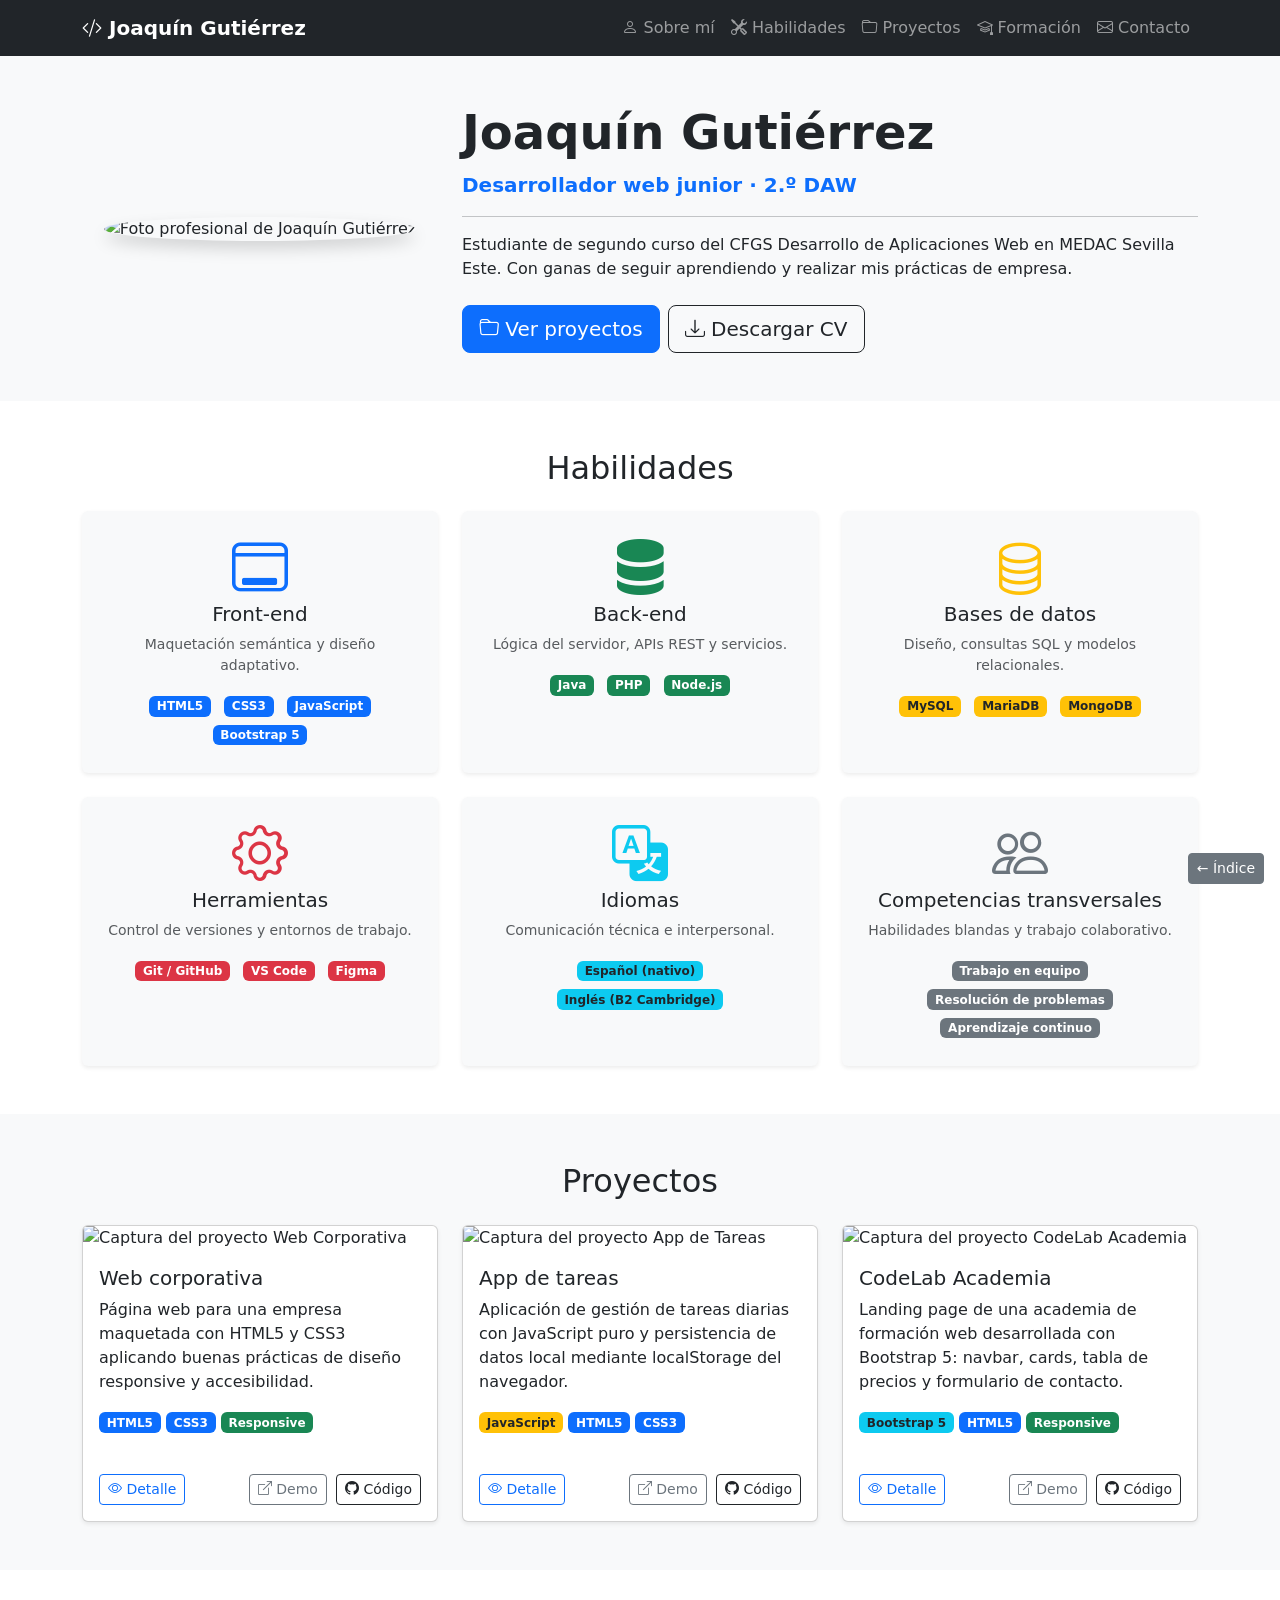
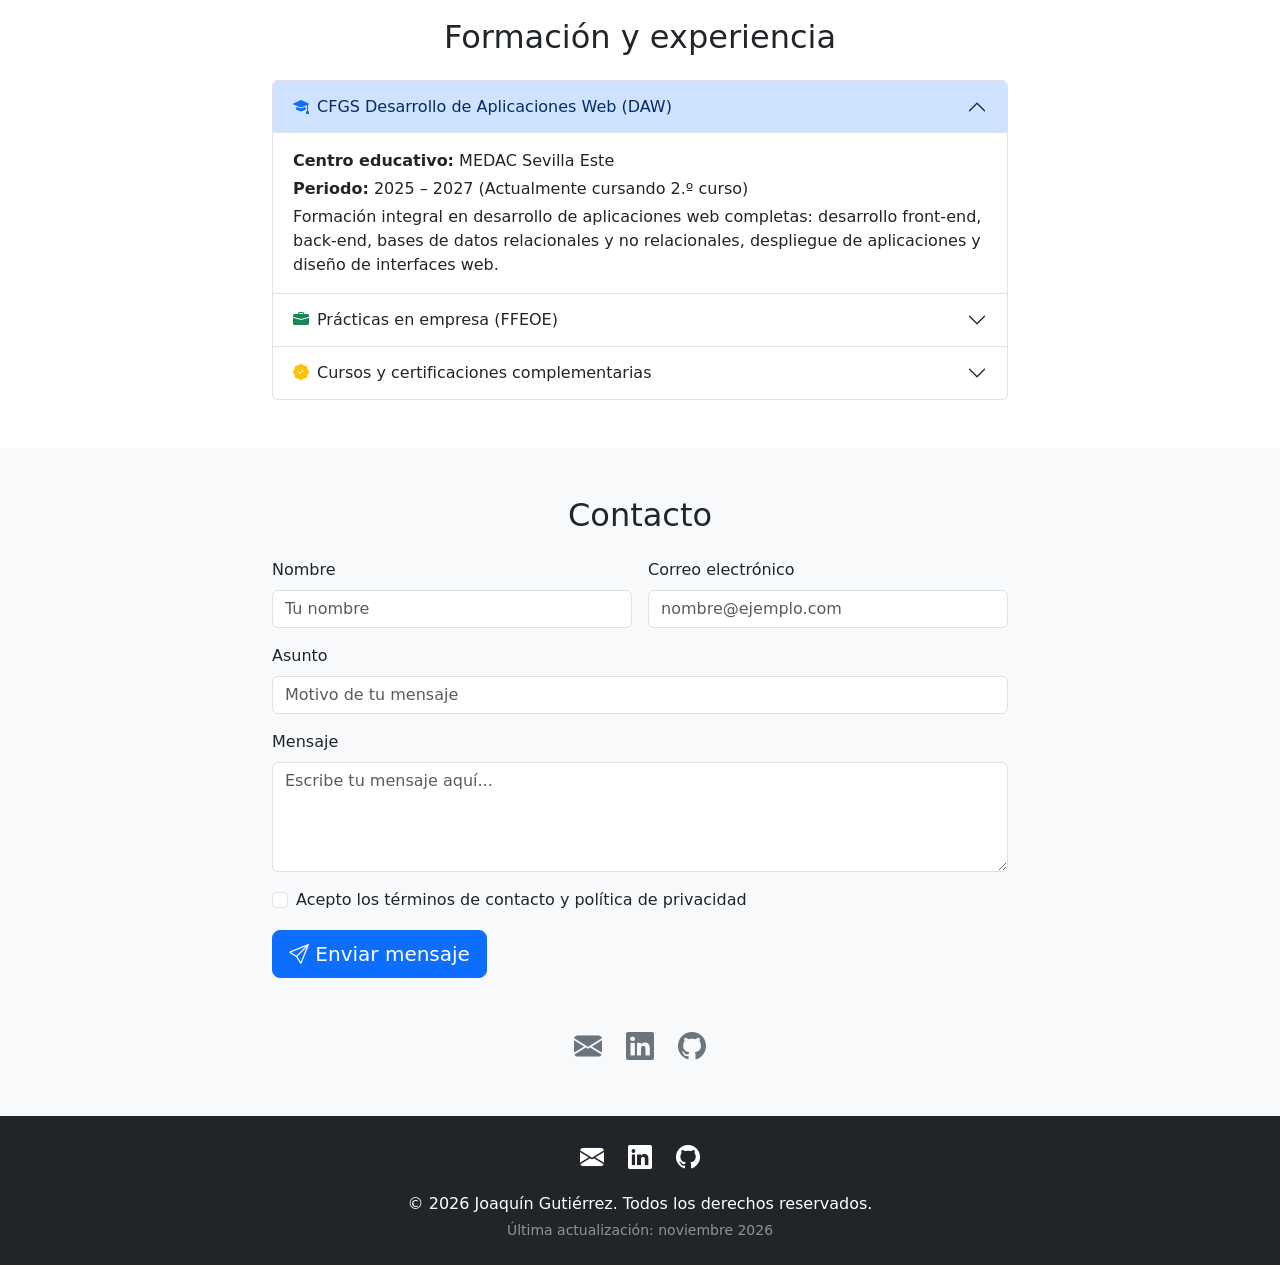
==== bootstrap-intro/ej09-portfolio/index.html @ 36e1ad6e "Actualizar nivel de ingles a B2 Cambridge" ====
<!doctype html>
<html lang="es" data-bs-theme="light">
<head>
  <meta charset="utf-8">
  <meta name="viewport" content="width=device-width, initial-scale=1">
  <title>Joaquín Gutiérrez · Desarrollador web junior</title>
  <meta name="description" content="Portfolio profesional de Joaquín Gutiérrez, desarrollador web junior en 2.º DAW. Proyectos, habilidades y contacto.">
  <link rel="icon" href="data:image/svg+xml,%3Csvg xmlns='http://www.w3.org/2000/svg' viewBox='0 0 100 100'%3E%3Ctext y='.9em' font-size='90'%3E💻%3C/text%3E%3C/svg%3E">

  <!-- Bootstrap 5.3.8 + Bootstrap Icons (CDN) -->
  <link rel="stylesheet" href="https://cdn.jsdelivr.net/npm/bootstrap@5.3.8/dist/css/bootstrap.min.css">
  <link rel="stylesheet" href="https://cdn.jsdelivr.net/npm/bootstrap-icons@1.13.1/font/bootstrap-icons.min.css">
  <!-- Estilos propios (marca personal) SIEMPRE después de Bootstrap -->
  <link rel="stylesheet" href="css/estilos.css">
</head>
<body>

  <!-- ===== NAVBAR ===== -->
  <nav class="navbar navbar-expand-lg navbar-dark bg-dark sticky-top" data-bs-theme="dark">
    <div class="container">
      <a class="navbar-brand fw-bold" href="#"><i class="bi bi-code-slash"></i> Joaquín Gutiérrez</a>

      <button class="navbar-toggler" type="button" data-bs-toggle="collapse" data-bs-target="#navPortfolio"
        aria-controls="navPortfolio" aria-expanded="false" aria-label="Abrir menú de navegación">
        <span class="navbar-toggler-icon"></span>
      </button>

      <div class="collapse navbar-collapse" id="navPortfolio">
        <ul class="navbar-nav ms-auto">
          <li class="nav-item">
            <a class="nav-link" href="#sobre-mi"><i class="bi bi-person"></i> Sobre mí</a>
          </li>
          <li class="nav-item">
            <a class="nav-link" href="#habilidades"><i class="bi bi-tools"></i> Habilidades</a>
          </li>
          <li class="nav-item">
            <a class="nav-link" href="#proyectos"><i class="bi bi-folder"></i> Proyectos</a>
          </li>
          <li class="nav-item">
            <a class="nav-link" href="#formacion"><i class="bi bi-mortarboard"></i> Formación</a>
          </li>
          <li class="nav-item">
            <a class="nav-link" href="#contacto"><i class="bi bi-envelope"></i> Contacto</a>
          </li>
        </ul>
      </div>
    </div>
  </nav>

  <main>

    <!-- ===== PORTADA · SOBRE MÍ (id="sobre-mi") ===== -->
    <section id="sobre-mi" class="bg-body-tertiary">
      <div class="container py-5">
        <div class="row align-items-center g-4">

          <!-- Foto / Avatar -->
          <div class="col-12 col-md-4 text-center">
            <img src="https://ui-avatars.com/api/?name=Joaquin+Gutierrez&size=250&background=0d6efd&color=fff&rounded=true&bold=true"
                 alt="Foto profesional de Joaquín Gutiérrez" class="img-fluid rounded-circle shadow" width="220" height="220">
          </div>

          <!-- Presentación -->
          <div class="col-12 col-md-8 text-center text-md-start">
            <h1 class="display-5 fw-bold">Joaquín Gutiérrez</h1>
            <p class="lead text-primary fw-semibold">Desarrollador web junior · 2.º DAW</p>
            <hr class="my-3">
            <p>Estudiante de segundo curso del CFGS Desarrollo de Aplicaciones Web en MEDAC Sevilla Este. Con ganas de seguir aprendiendo y realizar mis prácticas de empresa.</p>

            <div class="d-grid d-sm-flex gap-2 mt-4 justify-content-center justify-content-md-start">
              <a href="#proyectos" class="btn btn-primary btn-lg"><i class="bi bi-folder"></i> Ver proyectos</a>
              <a href="docs/cv.pdf" download class="btn btn-outline-dark btn-lg"><i class="bi bi-download"></i> Descargar CV</a>
            </div>
          </div>
        </div>
      </div>
    </section>

    <!-- ===== HABILIDADES (id="habilidades") ===== -->
    <section id="habilidades" class="py-5">
      <div class="container">
        <h2 class="text-center mb-4">Habilidades</h2>

        <div class="row row-cols-1 row-cols-md-2 row-cols-lg-3 g-4">

          <!-- Front-end -->
          <div class="col">
            <div class="card h-100 shadow-sm border-0 bg-body-tertiary">
              <div class="card-body text-center p-4">
                <i class="bi bi-window-desktop display-4 text-primary mb-3"></i>
                <h3 class="h5 card-title">Front-end</h3>
                <p class="card-text text-body-secondary small">Maquetación semántica y diseño adaptativo.</p>
                <div>
                  <span class="badge text-bg-primary m-1">HTML5</span>
                  <span class="badge text-bg-primary m-1">CSS3</span>
                  <span class="badge text-bg-primary m-1">JavaScript</span>
                  <span class="badge text-bg-primary m-1">Bootstrap 5</span>
                </div>
              </div>
            </div>
          </div>

          <!-- Back-end -->
          <div class="col">
            <div class="card h-100 shadow-sm border-0 bg-body-tertiary">
              <div class="card-body text-center p-4">
                <i class="bi bi-server display-4 text-success mb-3"></i>
                <h3 class="h5 card-title">Back-end</h3>
                <p class="card-text text-body-secondary small">Lógica del servidor, APIs REST y servicios.</p>
                <div>
                  <span class="badge text-bg-success m-1">Java</span>
                  <span class="badge text-bg-success m-1">PHP</span>
                  <span class="badge text-bg-success m-1">Node.js</span>
                </div>
              </div>
            </div>
          </div>

          <!-- Bases de datos -->
          <div class="col">
            <div class="card h-100 shadow-sm border-0 bg-body-tertiary">
              <div class="card-body text-center p-4">
                <i class="bi bi-database display-4 text-warning mb-3"></i>
                <h3 class="h5 card-title">Bases de datos</h3>
                <p class="card-text text-body-secondary small">Diseño, consultas SQL y modelos relacionales.</p>
                <div>
                  <span class="badge text-bg-warning text-dark m-1">MySQL</span>
                  <span class="badge text-bg-warning text-dark m-1">MariaDB</span>
                  <span class="badge text-bg-warning text-dark m-1">MongoDB</span>
                </div>
              </div>
            </div>
          </div>

          <!-- Herramientas -->
          <div class="col">
            <div class="card h-100 shadow-sm border-0 bg-body-tertiary">
              <div class="card-body text-center p-4">
                <i class="bi bi-gear display-4 text-danger mb-3"></i>
                <h3 class="h5 card-title">Herramientas</h3>
                <p class="card-text text-body-secondary small">Control de versiones y entornos de trabajo.</p>
                <div>
                  <span class="badge text-bg-danger m-1">Git / GitHub</span>
                  <span class="badge text-bg-danger m-1">VS Code</span>
                  <span class="badge text-bg-danger m-1">Figma</span>
                </div>
              </div>
            </div>
          </div>

          <!-- Idiomas -->
          <div class="col">
            <div class="card h-100 shadow-sm border-0 bg-body-tertiary">
              <div class="card-body text-center p-4">
                <i class="bi bi-translate display-4 text-info mb-3"></i>
                <h3 class="h5 card-title">Idiomas</h3>
                <p class="card-text text-body-secondary small">Comunicación técnica e interpersonal.</p>
                <div>
                  <span class="badge text-bg-info text-dark m-1">Español (nativo)</span>
                  <span class="badge text-bg-info text-dark m-1">Inglés (B2 Cambridge)</span>
                </div>
              </div>
            </div>
          </div>

          <!-- Competencias transversales -->
          <div class="col">
            <div class="card h-100 shadow-sm border-0 bg-body-tertiary">
              <div class="card-body text-center p-4">
                <i class="bi bi-people display-4 text-secondary mb-3"></i>
                <h3 class="h5 card-title">Competencias transversales</h3>
                <p class="card-text text-body-secondary small">Habilidades blandas y trabajo colaborativo.</p>
                <div>
                  <span class="badge text-bg-secondary m-1">Trabajo en equipo</span>
                  <span class="badge text-bg-secondary m-1">Resolución de problemas</span>
                  <span class="badge text-bg-secondary m-1">Aprendizaje continuo</span>
                </div>
              </div>
            </div>
          </div>

        </div>
      </div>
    </section>

    <!-- ===== PROYECTOS (id="proyectos") ===== -->
    <section id="proyectos" class="py-5 bg-body-tertiary">
      <div class="container">
        <h2 class="text-center mb-4">Proyectos</h2>

        <div class="row row-cols-1 row-cols-md-2 row-cols-lg-3 g-4">

          <!-- Proyecto 1 -->
          <div class="col">
            <div class="card h-100 shadow-sm">
              <img src="https://picsum.photos/seed/webcorp/600/350" class="card-img-top img-fluid" alt="Captura del proyecto Web Corporativa">
              <div class="card-body">
                <h3 class="h5 card-title">Web corporativa</h3>
                <p class="card-text">Página web para una empresa maquetada con HTML5 y CSS3 aplicando buenas prácticas de diseño responsive y accesibilidad.</p>
                <div class="mb-3">
                  <span class="badge text-bg-primary">HTML5</span>
                  <span class="badge text-bg-primary">CSS3</span>
                  <span class="badge text-bg-success">Responsive</span>
                </div>
              </div>
              <div class="card-footer bg-transparent border-0 d-flex justify-content-between align-items-center pb-3">
                <button type="button" class="btn btn-sm btn-outline-primary" data-bs-toggle="modal" data-bs-target="#modalProyecto1"><i class="bi bi-eye"></i> Detalle</button>
                <div>
                  <a href="#" class="btn btn-sm btn-outline-secondary me-1"><i class="bi bi-box-arrow-up-right"></i> Demo</a>
                  <a href="https://github.com/joaquingual2007-dot/joaquingual2007-dot-ejercicios-bootstrap-1" class="btn btn-sm btn-outline-dark" target="_blank" rel="noopener noreferrer"><i class="bi bi-github"></i> Código</a>
                </div>
              </div>
            </div>
          </div>

          <!-- Proyecto 2 -->
          <div class="col">
            <div class="card h-100 shadow-sm">
              <img src="https://picsum.photos/seed/todoapp/600/350" class="card-img-top img-fluid" alt="Captura del proyecto App de Tareas">
              <div class="card-body">
                <h3 class="h5 card-title">App de tareas</h3>
                <p class="card-text">Aplicación de gestión de tareas diarias con JavaScript puro y persistencia de datos local mediante localStorage del navegador.</p>
                <div class="mb-3">
                  <span class="badge text-bg-warning text-dark">JavaScript</span>
                  <span class="badge text-bg-primary">HTML5</span>
                  <span class="badge text-bg-primary">CSS3</span>
                </div>
              </div>
              <div class="card-footer bg-transparent border-0 d-flex justify-content-between align-items-center pb-3">
                <button type="button" class="btn btn-sm btn-outline-primary" data-bs-toggle="modal" data-bs-target="#modalProyecto2"><i class="bi bi-eye"></i> Detalle</button>
                <div>
                  <a href="#" class="btn btn-sm btn-outline-secondary me-1"><i class="bi bi-box-arrow-up-right"></i> Demo</a>
                  <a href="https://github.com/joaquingual2007-dot/joaquingual2007-dot-ejercicios-bootstrap-1" class="btn btn-sm btn-outline-dark" target="_blank" rel="noopener noreferrer"><i class="bi bi-github"></i> Código</a>
                </div>
              </div>
            </div>
          </div>

          <!-- Proyecto 3 -->
          <div class="col">
            <div class="card h-100 shadow-sm">
              <img src="https://picsum.photos/seed/codelab/600/350" class="card-img-top img-fluid" alt="Captura del proyecto CodeLab Academia">
              <div class="card-body">
                <h3 class="h5 card-title">CodeLab Academia</h3>
                <p class="card-text">Landing page de una academia de formación web desarrollada con Bootstrap 5: navbar, cards, tabla de precios y formulario de contacto.</p>
                <div class="mb-3">
                  <span class="badge text-bg-info text-dark">Bootstrap 5</span>
                  <span class="badge text-bg-primary">HTML5</span>
                  <span class="badge text-bg-success">Responsive</span>
                </div>
              </div>
              <div class="card-footer bg-transparent border-0 d-flex justify-content-between align-items-center pb-3">
                <button type="button" class="btn btn-sm btn-outline-primary" data-bs-toggle="modal" data-bs-target="#modalProyecto3"><i class="bi bi-eye"></i> Detalle</button>
                <div>
                  <a href="#" class="btn btn-sm btn-outline-secondary me-1"><i class="bi bi-box-arrow-up-right"></i> Demo</a>
                  <a href="https://github.com/joaquingual2007-dot/joaquingual2007-dot-ejercicios-bootstrap-1" class="btn btn-sm btn-outline-dark" target="_blank" rel="noopener noreferrer"><i class="bi bi-github"></i> Código</a>
                </div>
              </div>
            </div>
          </div>

        </div>
      </div>
    </section>

    <!-- ===== MODALES DE DETALLE DE PROYECTOS ===== -->

    <!-- Modal Proyecto 1 -->
    <div class="modal fade" id="modalProyecto1" tabindex="-1" aria-labelledby="modalProyecto1Label" aria-hidden="true">
      <div class="modal-dialog modal-lg modal-dialog-centered">
        <div class="modal-content">
          <div class="modal-header">
            <h4 class="modal-title" id="modalProyecto1Label"><i class="bi bi-window-desktop"></i> Web corporativa</h4>
            <button type="button" class="btn-close" data-bs-dismiss="modal" aria-label="Cerrar ventana"></button>
          </div>
          <div class="modal-body">
            <img src="https://picsum.photos/seed/webcorp/800/400" class="img-fluid rounded mb-3" alt="Detalle del proyecto Web Corporativa">
            <p>Sitio web para una empresa ficticia creado con HTML5 semántico y CSS3 puro. Se utilizaron Flexbox y CSS Grid para asegurar compatibilidad total en dispositivos móviles, tablets y monitores grandes.</p>
            <p><strong>Tecnologías principales:</strong> HTML5, CSS3, Flexbox, CSS Grid</p>
            <ul>
              <li>Maquetación responsive sin dependencias externas</li>
              <li>Navegación mediante scroll suave entre secciones</li>
              <li>Estructura semántica validada según estándares del W3C</li>
            </ul>
          </div>
          <div class="modal-footer">
            <a href="https://github.com/joaquingual2007-dot/joaquingual2007-dot-ejercicios-bootstrap-1" class="btn btn-primary" target="_blank" rel="noopener noreferrer"><i class="bi bi-github"></i> Ver repositorio</a>
            <button type="button" class="btn btn-secondary" data-bs-dismiss="modal">Cerrar</button>
          </div>
        </div>
      </div>
    </div>

    <!-- Modal Proyecto 2 -->
    <div class="modal fade" id="modalProyecto2" tabindex="-1" aria-labelledby="modalProyecto2Label" aria-hidden="true">
      <div class="modal-dialog modal-lg modal-dialog-centered">
        <div class="modal-content">
          <div class="modal-header">
            <h4 class="modal-title" id="modalProyecto2Label"><i class="bi bi-check2-square"></i> App de tareas</h4>
            <button type="button" class="btn-close" data-bs-dismiss="modal" aria-label="Cerrar ventana"></button>
          </div>
          <div class="modal-body">
            <img src="https://picsum.photos/seed/todoapp/800/400" class="img-fluid rounded mb-3" alt="Detalle del proyecto App de Tareas">
            <p>Aplicación de gestión de actividades desarrollada con JavaScript ES6+. Permite agregar nuevas tareas, marcarlas como completadas, filtrarlas según su estado y almacenarlas localmente en el navegador.</p>
            <p><strong>Tecnologías principales:</strong> JavaScript ES6+, HTML5, CSS3</p>
            <ul>
              <li>Operaciones CRUD completas de tareas</li>
              <li>Almacenamiento permanente en localStorage</li>
              <li>Interfaz intuitiva adaptada a móviles</li>
            </ul>
          </div>
          <div class="modal-footer">
            <a href="https://github.com/joaquingual2007-dot/joaquingual2007-dot-ejercicios-bootstrap-1" class="btn btn-primary" target="_blank" rel="noopener noreferrer"><i class="bi bi-github"></i> Ver repositorio</a>
            <button type="button" class="btn btn-secondary" data-bs-dismiss="modal">Cerrar</button>
          </div>
        </div>
      </div>
    </div>

    <!-- Modal Proyecto 3 -->
    <div class="modal fade" id="modalProyecto3" tabindex="-1" aria-labelledby="modalProyecto3Label" aria-hidden="true">
      <div class="modal-dialog modal-lg modal-dialog-centered">
        <div class="modal-content">
          <div class="modal-header">
            <h4 class="modal-title" id="modalProyecto3Label"><i class="bi bi-journal-code"></i> CodeLab Academia</h4>
            <button type="button" class="btn-close" data-bs-dismiss="modal" aria-label="Cerrar ventana"></button>
          </div>
          <div class="modal-body">
            <img src="https://picsum.photos/seed/codelab/800/400" class="img-fluid rounded mb-3" alt="Detalle del proyecto CodeLab Academia">
            <p>Landing page completa de una academia de formación web desarrollada como proyecto integrador de clase con Bootstrap 5.3, combinando todos los componentes y utilidades aprendidos.</p>
            <p><strong>Tecnologías principales:</strong> Bootstrap 5.3, HTML5, Bootstrap Icons</p>
            <ul>
              <li>Barra de navegación responsive fija con menú hamburguesa</li>
              <li>Catálogo de cursos en tarjetas con badges</li>
              <li>Tabla de planes y precios destacada</li>
              <li>Formulario de contacto con validación de campos</li>
            </ul>
          </div>
          <div class="modal-footer">
            <a href="https://github.com/joaquingual2007-dot/joaquingual2007-dot-ejercicios-bootstrap-1" class="btn btn-primary" target="_blank" rel="noopener noreferrer"><i class="bi bi-github"></i> Ver repositorio</a>
            <button type="button" class="btn btn-secondary" data-bs-dismiss="modal">Cerrar</button>
          </div>
        </div>
      </div>
    </div>

    <!-- ===== FORMACIÓN Y EXPERIENCIA (id="formacion") ===== -->
    <section id="formacion" class="py-5">
      <div class="container">
        <h2 class="text-center mb-4">Formación y experiencia</h2>

        <div class="row justify-content-center">
          <div class="col-lg-8">
            <div class="accordion" id="accordionFormacion">

              <!-- CFGS DAW -->
              <div class="accordion-item">
                <h3 class="accordion-header" id="headingDAW">
                  <button class="accordion-button" type="button" data-bs-toggle="collapse" data-bs-target="#collapseDAW" aria-expanded="true" aria-controls="collapseDAW">
                    <i class="bi bi-mortarboard-fill me-2 text-primary"></i> CFGS Desarrollo de Aplicaciones Web (DAW)
                  </button>
                </h3>
                <div id="collapseDAW" class="accordion-collapse collapse show" aria-labelledby="headingDAW" data-bs-parent="#accordionFormacion">
                  <div class="accordion-body">
                    <p class="mb-1"><strong>Centro educativo:</strong> MEDAC Sevilla Este</p>
                    <p class="mb-1"><strong>Periodo:</strong> 2025 – 2027 (Actualmente cursando 2.º curso)</p>
                    <p class="mb-0">Formación integral en desarrollo de aplicaciones web completas: desarrollo front-end, back-end, bases de datos relacionales y no relacionales, despliegue de aplicaciones y diseño de interfaces web.</p>
                  </div>
                </div>
              </div>

              <!-- Prácticas FFEOE -->
              <div class="accordion-item">
                <h3 class="accordion-header" id="headingPracticas">
                  <button class="accordion-button collapsed" type="button" data-bs-toggle="collapse" data-bs-target="#collapsePracticas" aria-expanded="false" aria-controls="collapsePracticas">
                    <i class="bi bi-briefcase-fill me-2 text-success"></i> Prácticas en empresa (FFEOE)
                  </button>
                </h3>
                <div id="collapsePracticas" class="accordion-collapse collapse" aria-labelledby="headingPracticas" data-bs-parent="#accordionFormacion">
                  <div class="accordion-body">
                    <p class="mb-1"><strong>Empresa:</strong> Prácticas en centros de trabajo</p>
                    <p class="mb-1"><strong>Periodo:</strong> Previsto para 2027</p>
                    <p class="mb-0">Periodo formativo en entorno laboral real para aplicar conocimientos de desarrollo de software, trabajo en equipo y metodologías ágiles.</p>
                  </div>
                </div>
              </div>

              <!-- Certificaciones -->
              <div class="accordion-item">
                <h3 class="accordion-header" id="headingCursos">
                  <button class="accordion-button collapsed" type="button" data-bs-toggle="collapse" data-bs-target="#collapseCursos" aria-expanded="false" aria-controls="collapseCursos">
                    <i class="bi bi-patch-check-fill me-2 text-warning"></i> Cursos y certificaciones complementarias
                  </button>
                </h3>
                <div id="collapseCursos" class="accordion-collapse collapse" aria-labelledby="headingCursos" data-bs-parent="#accordionFormacion">
                  <div class="accordion-body">
                    <ul class="list-group list-group-flush">
                      <li class="list-group-item"><i class="bi bi-check-circle-fill text-success me-2"></i> Maquetación responsive con Bootstrap 5.3</li>
                      <li class="list-group-item"><i class="bi bi-check-circle-fill text-success me-2"></i> Fundamentos avanzados de JavaScript ES6+</li>
                      <li class="list-group-item"><i class="bi bi-check-circle-fill text-success me-2"></i> Control de versiones con Git y GitHub</li>
                      <li class="list-group-item"><i class="bi bi-check-circle-fill text-success me-2"></i> Diseño de interfaces de usuario y accesibilidad web</li>
                    </ul>
                  </div>
                </div>
              </div>

            </div>
          </div>
        </div>
      </div>
    </section>

    <!-- ===== CONTACTO (id="contacto") ===== -->
    <section id="contacto" class="py-5 bg-body-tertiary">
      <div class="container">
        <h2 class="text-center mb-4">Contacto</h2>

        <div class="row justify-content-center">
          <div class="col-lg-8">
            <form class="row g-3 needs-validation" novalidate>

              <!-- Nombre -->
              <div class="col-md-6">
                <label for="nombre" class="form-label">Nombre</label>
                <input type="text" class="form-control" id="nombre" placeholder="Tu nombre" required>
                <div class="invalid-feedback">Por favor, escribe tu nombre.</div>
              </div>

              <!-- Email -->
              <div class="col-md-6">
                <label for="email" class="form-label">Correo electrónico</label>
                <input type="email" class="form-control" id="email" placeholder="nombre@ejemplo.com" required>
                <div class="invalid-feedback">Por favor, escribe un correo electrónico válido.</div>
              </div>

              <!-- Asunto -->
              <div class="col-12">
                <label for="asunto" class="form-label">Asunto</label>
                <input type="text" class="form-control" id="asunto" placeholder="Motivo de tu mensaje" required>
                <div class="invalid-feedback">Por favor, escribe un asunto.</div>
              </div>

              <!-- Mensaje -->
              <div class="col-12">
                <label for="mensaje" class="form-label">Mensaje</label>
                <textarea class="form-control" id="mensaje" rows="4" placeholder="Escribe tu mensaje aquí..." required></textarea>
                <div class="invalid-feedback">Por favor, escribe un mensaje.</div>
              </div>

              <!-- Checkbox -->
              <div class="col-12">
                <div class="form-check">
                  <input class="form-check-input" type="checkbox" id="terminos" required>
                  <label class="form-check-label" for="terminos">Acepto los términos de contacto y política de privacidad</label>
                  <div class="invalid-feedback">Debes aceptar los términos antes de enviar.</div>
                </div>
              </div>

              <!-- Botón enviar -->
              <div class="col-12 text-center text-md-start">
                <button class="btn btn-primary btn-lg" type="submit"><i class="bi bi-send"></i> Enviar mensaje</button>
              </div>
            </form>

            <!-- Enlaces directos de contacto -->
            <div class="d-flex justify-content-center gap-4 mt-5 fs-3">
              <a href="mailto:joaquin.gutierrez@email.com" class="text-secondary" aria-label="Enviar correo electrónico">
                <i class="bi bi-envelope-fill"></i>
              </a>
              <a href="https://linkedin.com" target="_blank" rel="noopener noreferrer" class="text-secondary" aria-label="Perfil de LinkedIn">
                <i class="bi bi-linkedin"></i>
              </a>
              <a href="https://github.com/joaquingual2007-dot/joaquingual2007-dot-ejercicios-bootstrap-1" target="_blank" rel="noopener noreferrer" class="text-secondary" aria-label="Perfil de GitHub">
                <i class="bi bi-github"></i>
              </a>
            </div>
          </div>
        </div>
      </div>
    </section>

  </main>

  <!-- ===== FOOTER ===== -->
  <footer class="bg-dark text-white py-4">
    <div class="container text-center">
      <div class="mb-3 fs-4">
        <a href="mailto:joaquin.gutierrez@email.com" class="text-white me-3" aria-label="Enviar correo electrónico"><i class="bi bi-envelope-fill"></i></a>
        <a href="https://linkedin.com" target="_blank" rel="noopener noreferrer" class="text-white me-3" aria-label="Perfil de LinkedIn"><i class="bi bi-linkedin"></i></a>
        <a href="https://github.com/joaquingual2007-dot/joaquingual2007-dot-ejercicios-bootstrap-1" target="_blank" rel="noopener noreferrer" class="text-white" aria-label="Perfil de GitHub"><i class="bi bi-github"></i></a>
      </div>
      <p class="mb-1">&copy; 2026 Joaquín Gutiérrez. Todos los derechos reservados.</p>
      <p class="small text-white-50 mb-0">Última actualización: noviembre 2026</p>
    </div>
  </footer>

  <!-- Botón para volver al índice del proyecto de clase -->
  <a href="../index.html" class="btn btn-sm btn-secondary position-fixed bottom-0 end-0 m-3 z-3">← Índice</a>

  <!-- JS de Bootstrap -->
  <script src="https://cdn.jsdelivr.net/npm/bootstrap@5.3.8/dist/js/bootstrap.bundle.min.js"></script>
  <!-- Tu JavaScript -->
  <script src="js/main.js"></script>
</body>
</html>
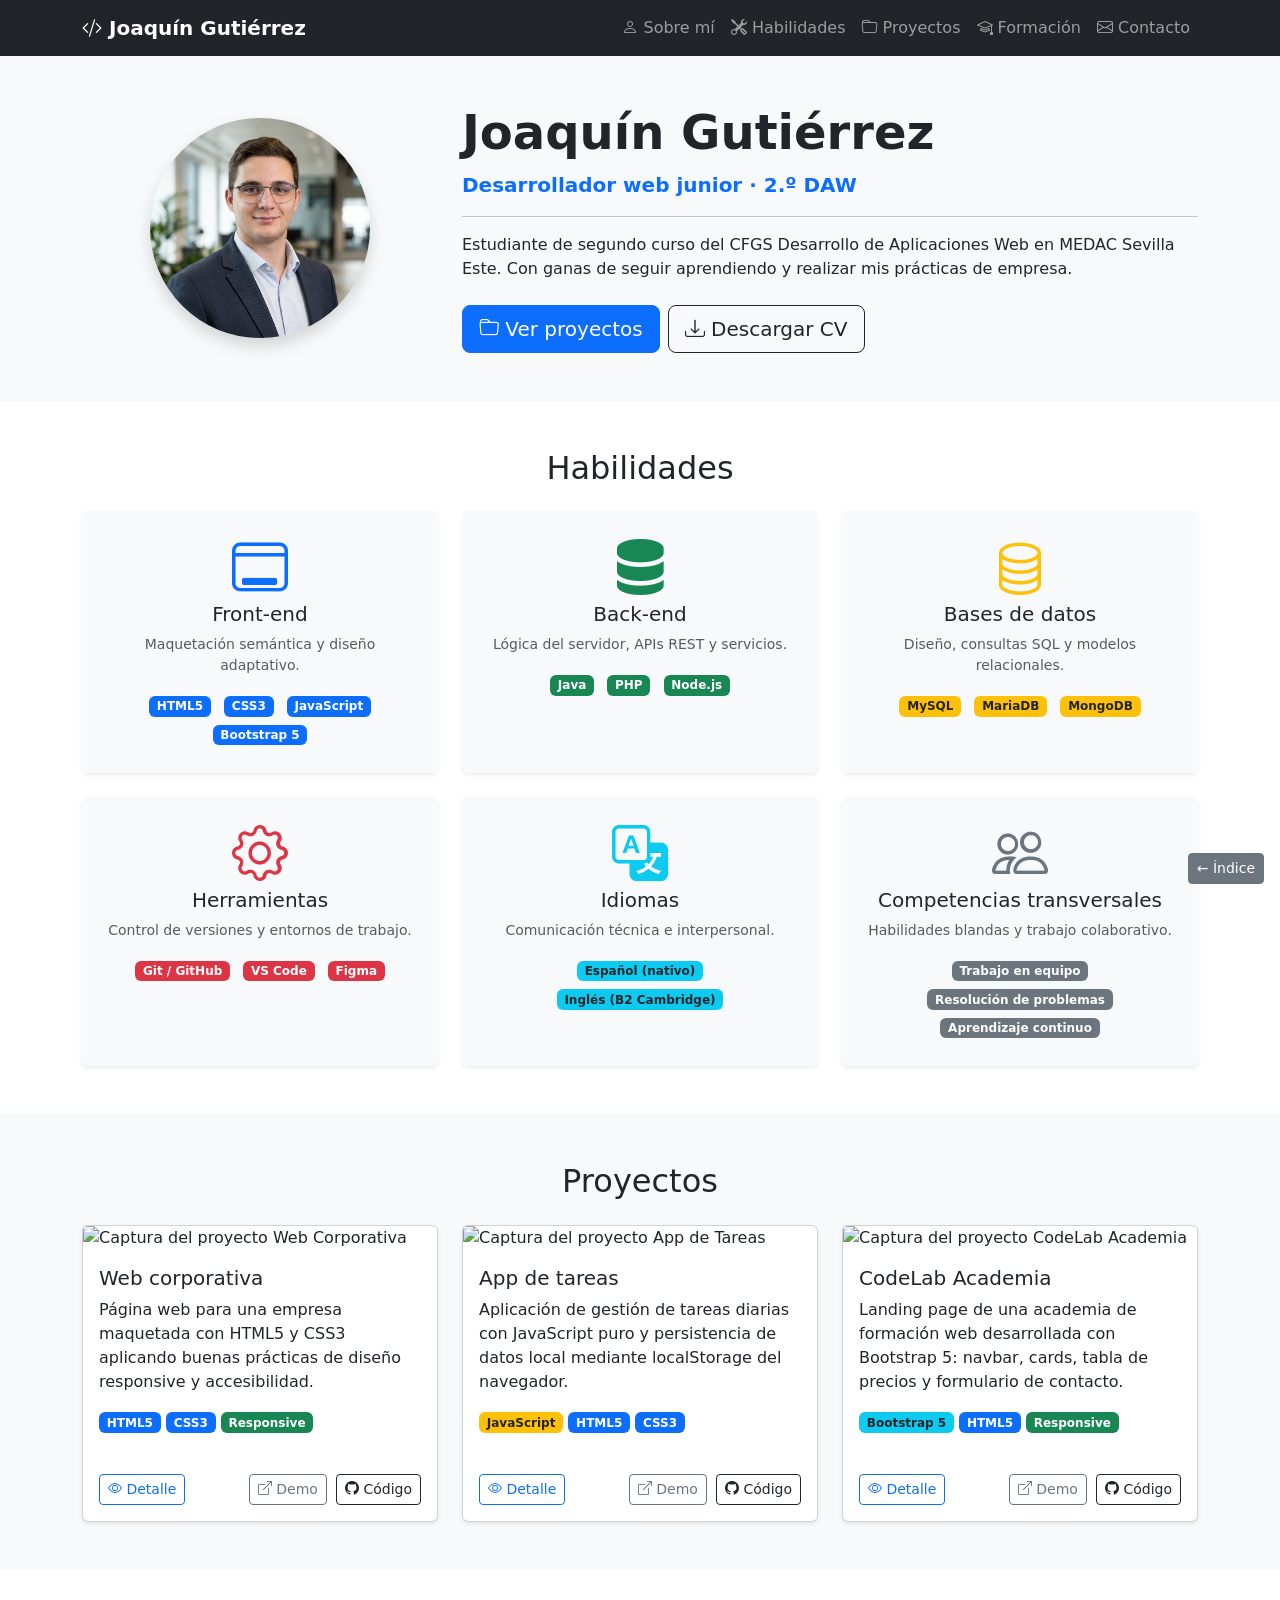
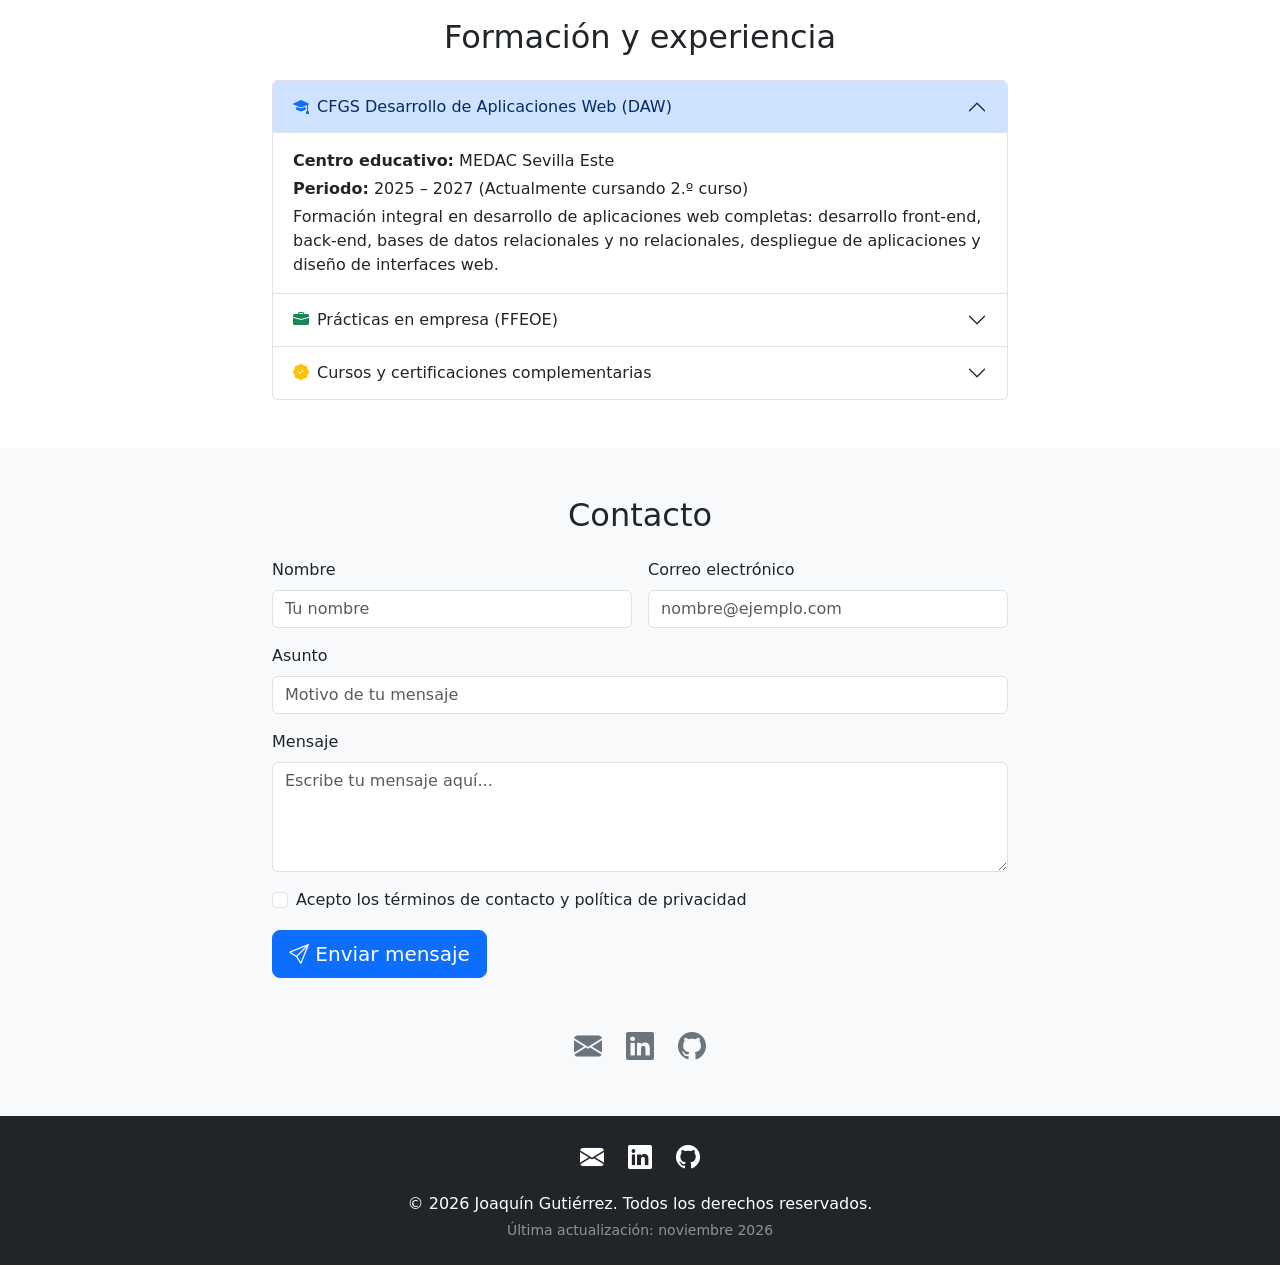
==== commit 1ff82b25: "Anadir foto de perfil al portfolio" ====
--- a/bootstrap-intro/ej09-portfolio/index.html
+++ b/bootstrap-intro/ej09-portfolio/index.html
@@ -56,7 +56,7 @@
 
           <!-- Foto / Avatar -->
           <div class="col-12 col-md-4 text-center">
-            <img src="https://ui-avatars.com/api/?name=Joaquin+Gutierrez&size=250&background=0d6efd&color=fff&rounded=true&bold=true"
+            <img src="img/perfil.jpg"
                  alt="Foto profesional de Joaquín Gutiérrez" class="img-fluid rounded-circle shadow" width="220" height="220">
           </div>
 
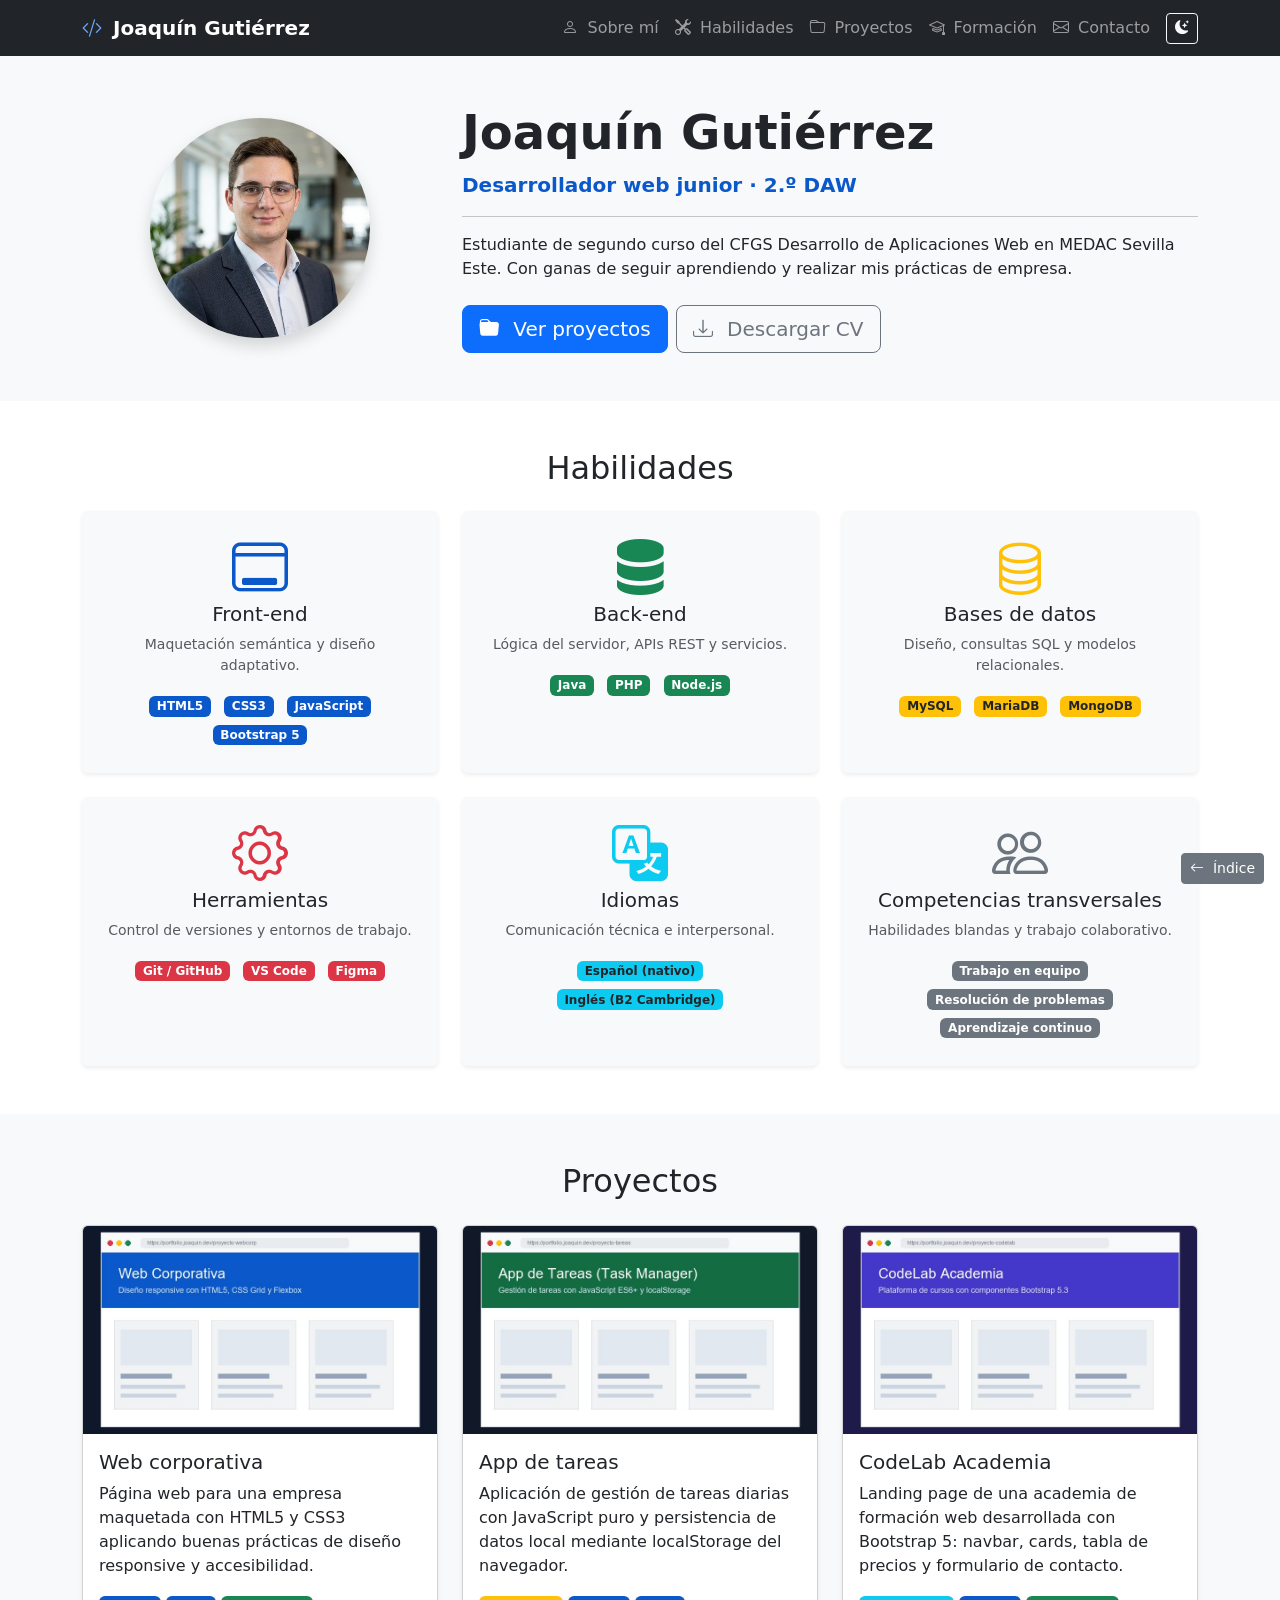
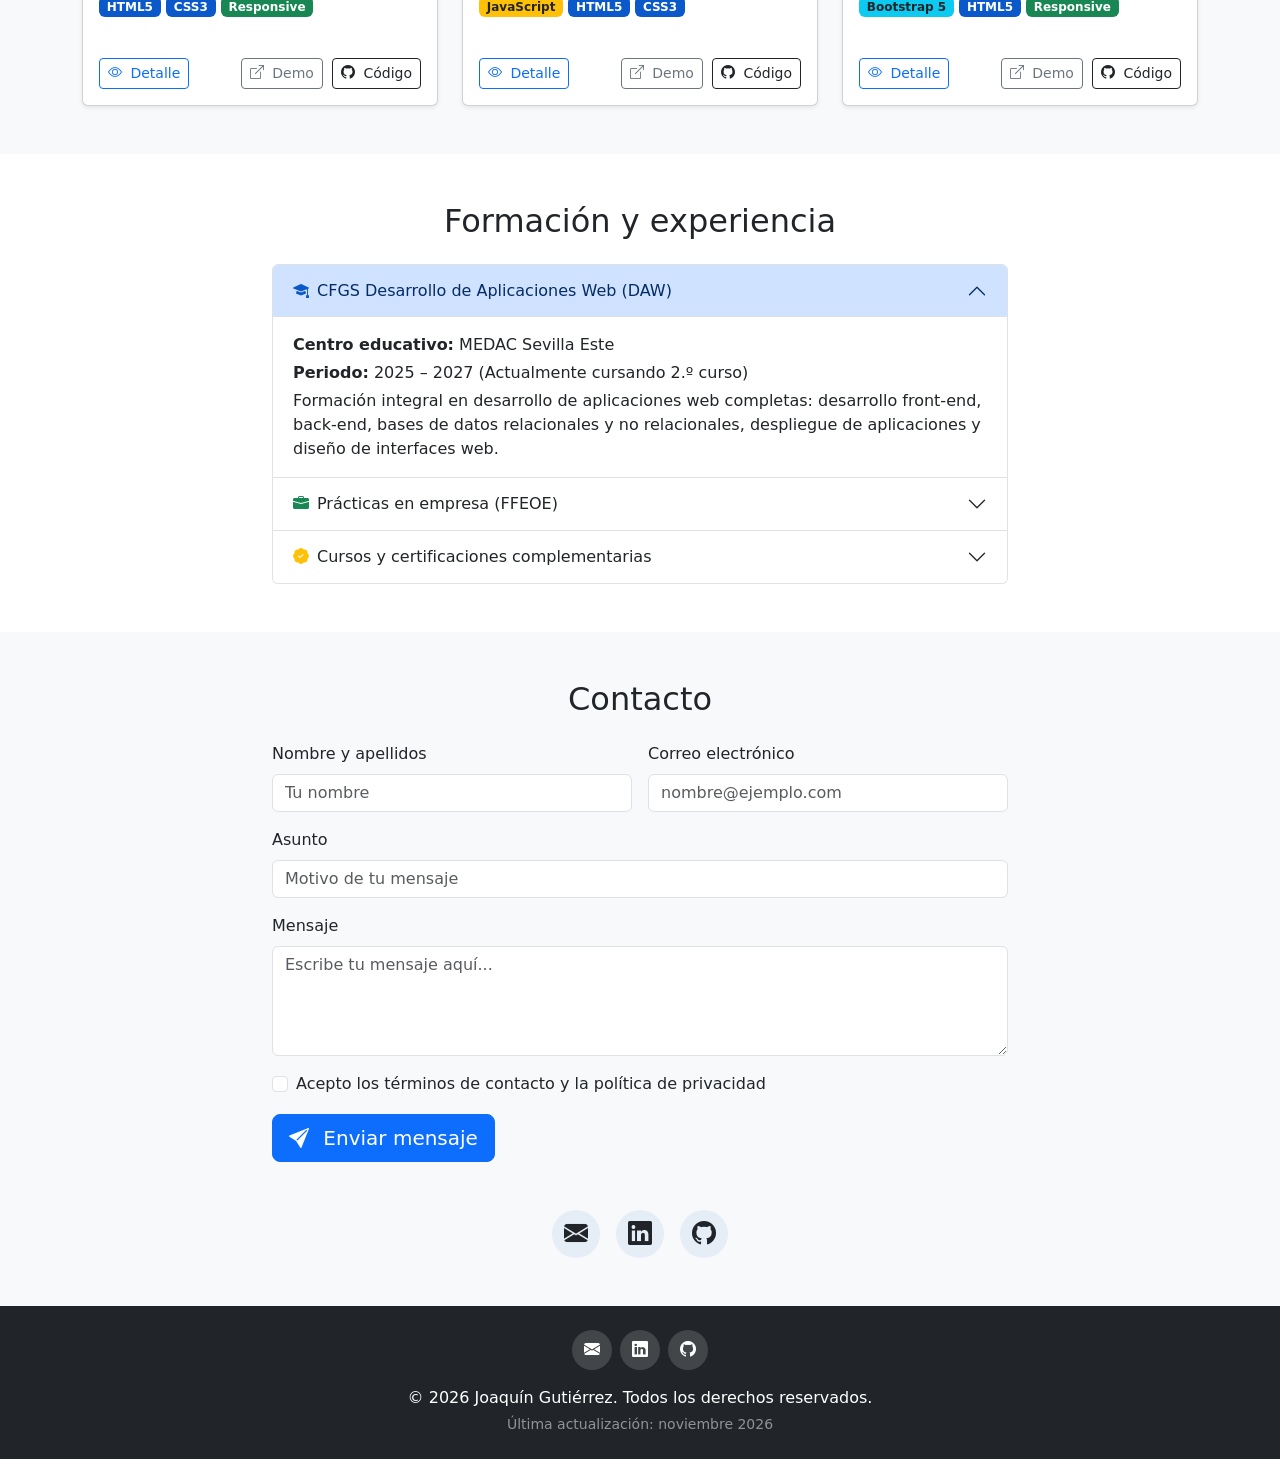
==== commit 24e805c5: "Entrega 2 UD7: Marca personal, accesibilidad, calidad y entrega final" ====
--- a/bootstrap-intro/ej09-portfolio/index.html
+++ b/bootstrap-intro/ej09-portfolio/index.html
@@ -3,9 +3,9 @@
 <head>
   <meta charset="utf-8">
   <meta name="viewport" content="width=device-width, initial-scale=1">
-  <title>Joaquín Gutiérrez · Desarrollador web junior</title>
-  <meta name="description" content="Portfolio profesional de Joaquín Gutiérrez, desarrollador web junior en 2.º DAW. Proyectos, habilidades y contacto.">
-  <link rel="icon" href="data:image/svg+xml,%3Csvg xmlns='http://www.w3.org/2000/svg' viewBox='0 0 100 100'%3E%3Ctext y='.9em' font-size='90'%3E💻%3C/text%3E%3C/svg%3E">
+  <title>Joaquín Gutiérrez · Desarrollador Web Junior | 2.º DAW</title>
+  <meta name="description" content="Portfolio profesional de Joaquín Gutiérrez, desarrollador web junior y estudiante de 2.º DAW en MEDAC Sevilla Este. Proyectos, tecnologías, accesibilidad y contacto.">
+  <link rel="icon" type="image/svg+xml" href="img/favicon.svg">
 
   <!-- Bootstrap 5.3.8 + Bootstrap Icons (CDN) -->
   <link rel="stylesheet" href="https://cdn.jsdelivr.net/npm/bootstrap@5.3.8/dist/css/bootstrap.min.css">
@@ -15,10 +15,15 @@
 </head>
 <body>
 
+  <!-- Enlace accesible para saltar directamente al contenido principal -->
+  <a href="#main-content" class="skip-link visually-hidden-focusable">Saltar al contenido principal</a>
+
   <!-- ===== NAVBAR ===== -->
   <nav class="navbar navbar-expand-lg navbar-dark bg-dark sticky-top" data-bs-theme="dark">
     <div class="container">
-      <a class="navbar-brand fw-bold" href="#"><i class="bi bi-code-slash"></i> Joaquín Gutiérrez</a>
+      <a class="navbar-brand fw-bold" href="#">
+        <i class="bi bi-code-slash me-1 text-primary" aria-hidden="true"></i> Joaquín Gutiérrez
+      </a>
 
       <button class="navbar-toggler" type="button" data-bs-toggle="collapse" data-bs-target="#navPortfolio"
         aria-controls="navPortfolio" aria-expanded="false" aria-label="Abrir menú de navegación">
@@ -26,28 +31,33 @@
       </button>
 
       <div class="collapse navbar-collapse" id="navPortfolio">
-        <ul class="navbar-nav ms-auto">
+        <ul class="navbar-nav ms-auto align-items-lg-center">
           <li class="nav-item">
-            <a class="nav-link" href="#sobre-mi"><i class="bi bi-person"></i> Sobre mí</a>
+            <a class="nav-link" href="#sobre-mi"><i class="bi bi-person me-1" aria-hidden="true"></i> Sobre mí</a>
           </li>
           <li class="nav-item">
-            <a class="nav-link" href="#habilidades"><i class="bi bi-tools"></i> Habilidades</a>
+            <a class="nav-link" href="#habilidades"><i class="bi bi-tools me-1" aria-hidden="true"></i> Habilidades</a>
           </li>
           <li class="nav-item">
-            <a class="nav-link" href="#proyectos"><i class="bi bi-folder"></i> Proyectos</a>
+            <a class="nav-link" href="#proyectos"><i class="bi bi-folder me-1" aria-hidden="true"></i> Proyectos</a>
           </li>
           <li class="nav-item">
-            <a class="nav-link" href="#formacion"><i class="bi bi-mortarboard"></i> Formación</a>
+            <a class="nav-link" href="#formacion"><i class="bi bi-mortarboard me-1" aria-hidden="true"></i> Formación</a>
           </li>
           <li class="nav-item">
-            <a class="nav-link" href="#contacto"><i class="bi bi-envelope"></i> Contacto</a>
+            <a class="nav-link" href="#contacto"><i class="bi bi-envelope me-1" aria-hidden="true"></i> Contacto</a>
+          </li>
+          <li class="nav-item ms-lg-2">
+            <button id="themeToggleBtn" type="button" class="btn btn-outline-light btn-sm" aria-label="Cambiar a modo oscuro">
+              <i id="themeIcon" class="bi bi-moon-stars-fill" aria-hidden="true"></i>
+            </button>
           </li>
         </ul>
       </div>
     </div>
   </nav>
 
-  <main>
+  <main id="main-content" tabindex="-1">
 
     <!-- ===== PORTADA · SOBRE MÍ (id="sobre-mi") ===== -->
     <section id="sobre-mi" class="bg-body-tertiary">
@@ -57,19 +67,26 @@
           <!-- Foto / Avatar -->
           <div class="col-12 col-md-4 text-center">
             <img src="img/perfil.jpg"
-                 alt="Foto profesional de Joaquín Gutiérrez" class="img-fluid rounded-circle shadow" width="220" height="220">
+                 alt="Foto profesional de Joaquín Gutiérrez"
+                 class="img-fluid rounded-circle shadow hero-avatar"
+                 width="220"
+                 height="220">
           </div>
 
           <!-- Presentación -->
           <div class="col-12 col-md-8 text-center text-md-start">
-            <h1 class="display-5 fw-bold">Joaquín Gutiérrez</h1>
-            <p class="lead text-primary fw-semibold">Desarrollador web junior · 2.º DAW</p>
+            <h1 class="display-5 fw-bold mb-2">Joaquín Gutiérrez</h1>
+            <p class="lead text-primary fw-semibold mb-3">Desarrollador web junior · 2.º DAW</p>
             <hr class="my-3">
-            <p>Estudiante de segundo curso del CFGS Desarrollo de Aplicaciones Web en MEDAC Sevilla Este. Con ganas de seguir aprendiendo y realizar mis prácticas de empresa.</p>
-
-            <div class="d-grid d-sm-flex gap-2 mt-4 justify-content-center justify-content-md-start">
-              <a href="#proyectos" class="btn btn-primary btn-lg"><i class="bi bi-folder"></i> Ver proyectos</a>
-              <a href="docs/cv.pdf" download class="btn btn-outline-dark btn-lg"><i class="bi bi-download"></i> Descargar CV</a>
+            <p class="mb-4">Estudiante de segundo curso del CFGS Desarrollo de Aplicaciones Web en MEDAC Sevilla Este. Con ganas de seguir aprendiendo y realizar mis prácticas de empresa.</p>
+
+            <div class="d-grid d-sm-flex gap-2 justify-content-center justify-content-md-start">
+              <a href="#proyectos" class="btn btn-primary btn-lg" aria-label="Ver proyectos destacados de Joaquín Gutiérrez">
+                <i class="bi bi-folder-fill me-2" aria-hidden="true"></i> Ver proyectos
+              </a>
+              <a href="docs/cv.pdf" download="CV_Joaquin_Gutierrez.pdf" class="btn btn-outline-secondary btn-lg" aria-label="Descargar currículum vitae de Joaquín Gutiérrez en PDF">
+                <i class="bi bi-download me-2" aria-hidden="true"></i> Descargar CV
+              </a>
             </div>
           </div>
         </div>
@@ -87,14 +104,14 @@
           <div class="col">
             <div class="card h-100 shadow-sm border-0 bg-body-tertiary">
               <div class="card-body text-center p-4">
-                <i class="bi bi-window-desktop display-4 text-primary mb-3"></i>
+                <i class="bi bi-window-desktop display-4 text-primary mb-3" aria-hidden="true"></i>
                 <h3 class="h5 card-title">Front-end</h3>
                 <p class="card-text text-body-secondary small">Maquetación semántica y diseño adaptativo.</p>
                 <div>
-                  <span class="badge text-bg-primary m-1">HTML5</span>
-                  <span class="badge text-bg-primary m-1">CSS3</span>
-                  <span class="badge text-bg-primary m-1">JavaScript</span>
-                  <span class="badge text-bg-primary m-1">Bootstrap 5</span>
+                  <span class="badge text-bg-primary m-1" data-bs-toggle="tooltip" data-bs-title="Marcado semántico y accesible">HTML5</span>
+                  <span class="badge text-bg-primary m-1" data-bs-toggle="tooltip" data-bs-title="Diseño responsive con Flexbox y Grid">CSS3</span>
+                  <span class="badge text-bg-primary m-1" data-bs-toggle="tooltip" data-bs-title="JavaScript moderno ES6+">JavaScript</span>
+                  <span class="badge text-bg-primary m-1" data-bs-toggle="tooltip" data-bs-title="Framework CSS de maquetación rápida">Bootstrap 5</span>
                 </div>
               </div>
             </div>
@@ -104,13 +121,13 @@
           <div class="col">
             <div class="card h-100 shadow-sm border-0 bg-body-tertiary">
               <div class="card-body text-center p-4">
-                <i class="bi bi-server display-4 text-success mb-3"></i>
+                <i class="bi bi-server display-4 text-success mb-3" aria-hidden="true"></i>
                 <h3 class="h5 card-title">Back-end</h3>
                 <p class="card-text text-body-secondary small">Lógica del servidor, APIs REST y servicios.</p>
                 <div>
-                  <span class="badge text-bg-success m-1">Java</span>
-                  <span class="badge text-bg-success m-1">PHP</span>
-                  <span class="badge text-bg-success m-1">Node.js</span>
+                  <span class="badge text-bg-success m-1" data-bs-toggle="tooltip" data-bs-title="Programación orientada a objetos">Java</span>
+                  <span class="badge text-bg-success m-1" data-bs-toggle="tooltip" data-bs-title="Desarrollo web del lado del servidor">PHP</span>
+                  <span class="badge text-bg-success m-1" data-bs-toggle="tooltip" data-bs-title="Entorno de ejecución asíncrono">Node.js</span>
                 </div>
               </div>
             </div>
@@ -120,13 +137,13 @@
           <div class="col">
             <div class="card h-100 shadow-sm border-0 bg-body-tertiary">
               <div class="card-body text-center p-4">
-                <i class="bi bi-database display-4 text-warning mb-3"></i>
+                <i class="bi bi-database display-4 text-warning mb-3" aria-hidden="true"></i>
                 <h3 class="h5 card-title">Bases de datos</h3>
                 <p class="card-text text-body-secondary small">Diseño, consultas SQL y modelos relacionales.</p>
                 <div>
-                  <span class="badge text-bg-warning text-dark m-1">MySQL</span>
-                  <span class="badge text-bg-warning text-dark m-1">MariaDB</span>
-                  <span class="badge text-bg-warning text-dark m-1">MongoDB</span>
+                  <span class="badge text-bg-warning text-dark m-1" data-bs-toggle="tooltip" data-bs-title="Sistema gestor relacional">MySQL</span>
+                  <span class="badge text-bg-warning text-dark m-1" data-bs-toggle="tooltip" data-bs-title="Base de datos relacional open source">MariaDB</span>
+                  <span class="badge text-bg-warning text-dark m-1" data-bs-toggle="tooltip" data-bs-title="Base de datos documental NoSQL">MongoDB</span>
                 </div>
               </div>
             </div>
@@ -136,13 +153,13 @@
           <div class="col">
             <div class="card h-100 shadow-sm border-0 bg-body-tertiary">
               <div class="card-body text-center p-4">
-                <i class="bi bi-gear display-4 text-danger mb-3"></i>
+                <i class="bi bi-gear display-4 text-danger mb-3" aria-hidden="true"></i>
                 <h3 class="h5 card-title">Herramientas</h3>
                 <p class="card-text text-body-secondary small">Control de versiones y entornos de trabajo.</p>
                 <div>
-                  <span class="badge text-bg-danger m-1">Git / GitHub</span>
-                  <span class="badge text-bg-danger m-1">VS Code</span>
-                  <span class="badge text-bg-danger m-1">Figma</span>
+                  <span class="badge text-bg-danger m-1" data-bs-toggle="tooltip" data-bs-title="Control de versiones y ramas">Git / GitHub</span>
+                  <span class="badge text-bg-danger m-1" data-bs-toggle="tooltip" data-bs-title="Editor de código principal">VS Code</span>
+                  <span class="badge text-bg-danger m-1" data-bs-toggle="tooltip" data-bs-title="Prototipado y diseño de interfaces">Figma</span>
                 </div>
               </div>
             </div>
@@ -152,12 +169,12 @@
           <div class="col">
             <div class="card h-100 shadow-sm border-0 bg-body-tertiary">
               <div class="card-body text-center p-4">
-                <i class="bi bi-translate display-4 text-info mb-3"></i>
+                <i class="bi bi-translate display-4 text-info mb-3" aria-hidden="true"></i>
                 <h3 class="h5 card-title">Idiomas</h3>
                 <p class="card-text text-body-secondary small">Comunicación técnica e interpersonal.</p>
                 <div>
-                  <span class="badge text-bg-info text-dark m-1">Español (nativo)</span>
-                  <span class="badge text-bg-info text-dark m-1">Inglés (B2 Cambridge)</span>
+                  <span class="badge text-bg-info text-dark m-1" data-bs-toggle="tooltip" data-bs-title="Lengua materna">Español (nativo)</span>
+                  <span class="badge text-bg-info text-dark m-1" data-bs-toggle="tooltip" data-bs-title="Certificación oficial Cambridge First">Inglés (B2 Cambridge)</span>
                 </div>
               </div>
             </div>
@@ -167,13 +184,13 @@
           <div class="col">
             <div class="card h-100 shadow-sm border-0 bg-body-tertiary">
               <div class="card-body text-center p-4">
-                <i class="bi bi-people display-4 text-secondary mb-3"></i>
+                <i class="bi bi-people display-4 text-secondary mb-3" aria-hidden="true"></i>
                 <h3 class="h5 card-title">Competencias transversales</h3>
                 <p class="card-text text-body-secondary small">Habilidades blandas y trabajo colaborativo.</p>
                 <div>
-                  <span class="badge text-bg-secondary m-1">Trabajo en equipo</span>
-                  <span class="badge text-bg-secondary m-1">Resolución de problemas</span>
-                  <span class="badge text-bg-secondary m-1">Aprendizaje continuo</span>
+                  <span class="badge text-bg-secondary m-1" data-bs-toggle="tooltip" data-bs-title="Coordinación y metodologías ágiles">Trabajo en equipo</span>
+                  <span class="badge text-bg-secondary m-1" data-bs-toggle="tooltip" data-bs-title="Capacidad analítica y depuración">Resolución de problemas</span>
+                  <span class="badge text-bg-secondary m-1" data-bs-toggle="tooltip" data-bs-title="Curiosidad e iniciativa técnica">Aprendizaje continuo</span>
                 </div>
               </div>
             </div>
@@ -192,8 +209,8 @@
 
           <!-- Proyecto 1 -->
           <div class="col">
-            <div class="card h-100 shadow-sm">
-              <img src="https://picsum.photos/seed/webcorp/600/350" class="card-img-top img-fluid" alt="Captura del proyecto Web Corporativa">
+            <div class="card h-100 shadow-sm project-card">
+              <img src="img/proyecto-webcorp.jpg" class="card-img-top img-fluid project-img" alt="Captura del proyecto Web Corporativa mostrando diseño responsive">
               <div class="card-body">
                 <h3 class="h5 card-title">Web corporativa</h3>
                 <p class="card-text">Página web para una empresa maquetada con HTML5 y CSS3 aplicando buenas prácticas de diseño responsive y accesibilidad.</p>
@@ -204,10 +221,16 @@
                 </div>
               </div>
               <div class="card-footer bg-transparent border-0 d-flex justify-content-between align-items-center pb-3">
-                <button type="button" class="btn btn-sm btn-outline-primary" data-bs-toggle="modal" data-bs-target="#modalProyecto1"><i class="bi bi-eye"></i> Detalle</button>
-                <div>
-                  <a href="#" class="btn btn-sm btn-outline-secondary me-1"><i class="bi bi-box-arrow-up-right"></i> Demo</a>
-                  <a href="https://github.com/joaquingual2007-dot/joaquingual2007-dot-ejercicios-bootstrap-1" class="btn btn-sm btn-outline-dark" target="_blank" rel="noopener noreferrer"><i class="bi bi-github"></i> Código</a>
+                <button type="button" class="btn btn-sm btn-outline-primary" data-bs-toggle="modal" data-bs-target="#modalProyecto1" aria-label="Ver detalles ampliados del proyecto Web Corporativa">
+                  <i class="bi bi-eye me-1" aria-hidden="true"></i> Detalle
+                </button>
+                <div>
+                  <a href="#" class="btn btn-sm btn-outline-secondary me-1" aria-label="Ver demostración del proyecto Web Corporativa">
+                    <i class="bi bi-box-arrow-up-right me-1" aria-hidden="true"></i> Demo
+                  </a>
+                  <a href="https://github.com/joaquingual2007-dot/joaquingual2007-dot-ejercicios-bootstrap-1" class="btn btn-sm btn-outline-dark" target="_blank" rel="noopener noreferrer" aria-label="Ver código del proyecto Web Corporativa en GitHub (se abre en nueva ventana)">
+                    <i class="bi bi-github me-1" aria-hidden="true"></i> Código
+                  </a>
                 </div>
               </div>
             </div>
@@ -215,8 +238,8 @@
 
           <!-- Proyecto 2 -->
           <div class="col">
-            <div class="card h-100 shadow-sm">
-              <img src="https://picsum.photos/seed/todoapp/600/350" class="card-img-top img-fluid" alt="Captura del proyecto App de Tareas">
+            <div class="card h-100 shadow-sm project-card">
+              <img src="img/proyecto-tareas.jpg" class="card-img-top img-fluid project-img" alt="Captura del proyecto App de Tareas mostrando la interfaz de gestión">
               <div class="card-body">
                 <h3 class="h5 card-title">App de tareas</h3>
                 <p class="card-text">Aplicación de gestión de tareas diarias con JavaScript puro y persistencia de datos local mediante localStorage del navegador.</p>
@@ -227,10 +250,16 @@
                 </div>
               </div>
               <div class="card-footer bg-transparent border-0 d-flex justify-content-between align-items-center pb-3">
-                <button type="button" class="btn btn-sm btn-outline-primary" data-bs-toggle="modal" data-bs-target="#modalProyecto2"><i class="bi bi-eye"></i> Detalle</button>
-                <div>
-                  <a href="#" class="btn btn-sm btn-outline-secondary me-1"><i class="bi bi-box-arrow-up-right"></i> Demo</a>
-                  <a href="https://github.com/joaquingual2007-dot/joaquingual2007-dot-ejercicios-bootstrap-1" class="btn btn-sm btn-outline-dark" target="_blank" rel="noopener noreferrer"><i class="bi bi-github"></i> Código</a>
+                <button type="button" class="btn btn-sm btn-outline-primary" data-bs-toggle="modal" data-bs-target="#modalProyecto2" aria-label="Ver detalles ampliados del proyecto App de Tareas">
+                  <i class="bi bi-eye me-1" aria-hidden="true"></i> Detalle
+                </button>
+                <div>
+                  <a href="#" class="btn btn-sm btn-outline-secondary me-1" aria-label="Ver demostración del proyecto App de Tareas">
+                    <i class="bi bi-box-arrow-up-right me-1" aria-hidden="true"></i> Demo
+                  </a>
+                  <a href="https://github.com/joaquingual2007-dot/joaquingual2007-dot-ejercicios-bootstrap-1" class="btn btn-sm btn-outline-dark" target="_blank" rel="noopener noreferrer" aria-label="Ver código del proyecto App de Tareas en GitHub (se abre en nueva ventana)">
+                    <i class="bi bi-github me-1" aria-hidden="true"></i> Código
+                  </a>
                 </div>
               </div>
             </div>
@@ -238,8 +267,8 @@
 
           <!-- Proyecto 3 -->
           <div class="col">
-            <div class="card h-100 shadow-sm">
-              <img src="https://picsum.photos/seed/codelab/600/350" class="card-img-top img-fluid" alt="Captura del proyecto CodeLab Academia">
+            <div class="card h-100 shadow-sm project-card">
+              <img src="img/proyecto-codelab.jpg" class="card-img-top img-fluid project-img" alt="Captura del proyecto CodeLab Academia con catálogo y precios">
               <div class="card-body">
                 <h3 class="h5 card-title">CodeLab Academia</h3>
                 <p class="card-text">Landing page de una academia de formación web desarrollada con Bootstrap 5: navbar, cards, tabla de precios y formulario de contacto.</p>
@@ -250,10 +279,16 @@
                 </div>
               </div>
               <div class="card-footer bg-transparent border-0 d-flex justify-content-between align-items-center pb-3">
-                <button type="button" class="btn btn-sm btn-outline-primary" data-bs-toggle="modal" data-bs-target="#modalProyecto3"><i class="bi bi-eye"></i> Detalle</button>
-                <div>
-                  <a href="#" class="btn btn-sm btn-outline-secondary me-1"><i class="bi bi-box-arrow-up-right"></i> Demo</a>
-                  <a href="https://github.com/joaquingual2007-dot/joaquingual2007-dot-ejercicios-bootstrap-1" class="btn btn-sm btn-outline-dark" target="_blank" rel="noopener noreferrer"><i class="bi bi-github"></i> Código</a>
+                <button type="button" class="btn btn-sm btn-outline-primary" data-bs-toggle="modal" data-bs-target="#modalProyecto3" aria-label="Ver detalles ampliados del proyecto CodeLab Academia">
+                  <i class="bi bi-eye me-1" aria-hidden="true"></i> Detalle
+                </button>
+                <div>
+                  <a href="#" class="btn btn-sm btn-outline-secondary me-1" aria-label="Ver demostración del proyecto CodeLab Academia">
+                    <i class="bi bi-box-arrow-up-right me-1" aria-hidden="true"></i> Demo
+                  </a>
+                  <a href="https://github.com/joaquingual2007-dot/joaquingual2007-dot-ejercicios-bootstrap-1" class="btn btn-sm btn-outline-dark" target="_blank" rel="noopener noreferrer" aria-label="Ver código del proyecto CodeLab Academia en GitHub (se abre en nueva ventana)">
+                    <i class="bi bi-github me-1" aria-hidden="true"></i> Código
+                  </a>
                 </div>
               </div>
             </div>
@@ -270,11 +305,13 @@
       <div class="modal-dialog modal-lg modal-dialog-centered">
         <div class="modal-content">
           <div class="modal-header">
-            <h4 class="modal-title" id="modalProyecto1Label"><i class="bi bi-window-desktop"></i> Web corporativa</h4>
+            <h4 class="modal-title h5" id="modalProyecto1Label">
+              <i class="bi bi-window-desktop me-2 text-primary" aria-hidden="true"></i> Web corporativa
+            </h4>
             <button type="button" class="btn-close" data-bs-dismiss="modal" aria-label="Cerrar ventana"></button>
           </div>
           <div class="modal-body">
-            <img src="https://picsum.photos/seed/webcorp/800/400" class="img-fluid rounded mb-3" alt="Detalle del proyecto Web Corporativa">
+            <img src="img/proyecto-webcorp.jpg" class="img-fluid rounded mb-3" alt="Detalle del proyecto Web Corporativa">
             <p>Sitio web para una empresa ficticia creado con HTML5 semántico y CSS3 puro. Se utilizaron Flexbox y CSS Grid para asegurar compatibilidad total en dispositivos móviles, tablets y monitores grandes.</p>
             <p><strong>Tecnologías principales:</strong> HTML5, CSS3, Flexbox, CSS Grid</p>
             <ul>
@@ -284,7 +321,9 @@
             </ul>
           </div>
           <div class="modal-footer">
-            <a href="https://github.com/joaquingual2007-dot/joaquingual2007-dot-ejercicios-bootstrap-1" class="btn btn-primary" target="_blank" rel="noopener noreferrer"><i class="bi bi-github"></i> Ver repositorio</a>
+            <a href="https://github.com/joaquingual2007-dot/joaquingual2007-dot-ejercicios-bootstrap-1" class="btn btn-primary" target="_blank" rel="noopener noreferrer" aria-label="Ver repositorio del proyecto Web Corporativa en GitHub (se abre en nueva ventana)">
+              <i class="bi bi-github me-1" aria-hidden="true"></i> Ver repositorio
+            </a>
             <button type="button" class="btn btn-secondary" data-bs-dismiss="modal">Cerrar</button>
           </div>
         </div>
@@ -296,21 +335,25 @@
       <div class="modal-dialog modal-lg modal-dialog-centered">
         <div class="modal-content">
           <div class="modal-header">
-            <h4 class="modal-title" id="modalProyecto2Label"><i class="bi bi-check2-square"></i> App de tareas</h4>
+            <h4 class="modal-title h5" id="modalProyecto2Label">
+              <i class="bi bi-check2-square me-2 text-primary" aria-hidden="true"></i> App de tareas
+            </h4>
             <button type="button" class="btn-close" data-bs-dismiss="modal" aria-label="Cerrar ventana"></button>
           </div>
           <div class="modal-body">
-            <img src="https://picsum.photos/seed/todoapp/800/400" class="img-fluid rounded mb-3" alt="Detalle del proyecto App de Tareas">
+            <img src="img/proyecto-tareas.jpg" class="img-fluid rounded mb-3" alt="Detalle del proyecto App de Tareas">
             <p>Aplicación de gestión de actividades desarrollada con JavaScript ES6+. Permite agregar nuevas tareas, marcarlas como completadas, filtrarlas según su estado y almacenarlas localmente en el navegador.</p>
             <p><strong>Tecnologías principales:</strong> JavaScript ES6+, HTML5, CSS3</p>
             <ul>
               <li>Operaciones CRUD completas de tareas</li>
               <li>Almacenamiento permanente en localStorage</li>
-              <li>Interfaz intuitiva adaptada a móviles</li>
+              <li>Interfaz intuitiva adaptada a dispositivos móviles</li>
             </ul>
           </div>
           <div class="modal-footer">
-            <a href="https://github.com/joaquingual2007-dot/joaquingual2007-dot-ejercicios-bootstrap-1" class="btn btn-primary" target="_blank" rel="noopener noreferrer"><i class="bi bi-github"></i> Ver repositorio</a>
+            <a href="https://github.com/joaquingual2007-dot/joaquingual2007-dot-ejercicios-bootstrap-1" class="btn btn-primary" target="_blank" rel="noopener noreferrer" aria-label="Ver repositorio de App de Tareas en GitHub (se abre en nueva ventana)">
+              <i class="bi bi-github me-1" aria-hidden="true"></i> Ver repositorio
+            </a>
             <button type="button" class="btn btn-secondary" data-bs-dismiss="modal">Cerrar</button>
           </div>
         </div>
@@ -322,22 +365,26 @@
       <div class="modal-dialog modal-lg modal-dialog-centered">
         <div class="modal-content">
           <div class="modal-header">
-            <h4 class="modal-title" id="modalProyecto3Label"><i class="bi bi-journal-code"></i> CodeLab Academia</h4>
+            <h4 class="modal-title h5" id="modalProyecto3Label">
+              <i class="bi bi-journal-code me-2 text-primary" aria-hidden="true"></i> CodeLab Academia
+            </h4>
             <button type="button" class="btn-close" data-bs-dismiss="modal" aria-label="Cerrar ventana"></button>
           </div>
           <div class="modal-body">
-            <img src="https://picsum.photos/seed/codelab/800/400" class="img-fluid rounded mb-3" alt="Detalle del proyecto CodeLab Academia">
+            <img src="img/proyecto-codelab.jpg" class="img-fluid rounded mb-3" alt="Detalle del proyecto CodeLab Academia">
             <p>Landing page completa de una academia de formación web desarrollada como proyecto integrador de clase con Bootstrap 5.3, combinando todos los componentes y utilidades aprendidos.</p>
             <p><strong>Tecnologías principales:</strong> Bootstrap 5.3, HTML5, Bootstrap Icons</p>
             <ul>
               <li>Barra de navegación responsive fija con menú hamburguesa</li>
-              <li>Catálogo de cursos en tarjetas con badges</li>
+              <li>Catálogo de cursos en tarjetas con badges informativos</li>
               <li>Tabla de planes y precios destacada</li>
               <li>Formulario de contacto con validación de campos</li>
             </ul>
           </div>
           <div class="modal-footer">
-            <a href="https://github.com/joaquingual2007-dot/joaquingual2007-dot-ejercicios-bootstrap-1" class="btn btn-primary" target="_blank" rel="noopener noreferrer"><i class="bi bi-github"></i> Ver repositorio</a>
+            <a href="https://github.com/joaquingual2007-dot/joaquingual2007-dot-ejercicios-bootstrap-1" class="btn btn-primary" target="_blank" rel="noopener noreferrer" aria-label="Ver repositorio de CodeLab Academia en GitHub (se abre en nueva ventana)">
+              <i class="bi bi-github me-1" aria-hidden="true"></i> Ver repositorio
+            </a>
             <button type="button" class="btn btn-secondary" data-bs-dismiss="modal">Cerrar</button>
           </div>
         </div>
@@ -357,7 +404,7 @@
               <div class="accordion-item">
                 <h3 class="accordion-header" id="headingDAW">
                   <button class="accordion-button" type="button" data-bs-toggle="collapse" data-bs-target="#collapseDAW" aria-expanded="true" aria-controls="collapseDAW">
-                    <i class="bi bi-mortarboard-fill me-2 text-primary"></i> CFGS Desarrollo de Aplicaciones Web (DAW)
+                    <i class="bi bi-mortarboard-fill me-2 text-primary" aria-hidden="true"></i> CFGS Desarrollo de Aplicaciones Web (DAW)
                   </button>
                 </h3>
                 <div id="collapseDAW" class="accordion-collapse collapse show" aria-labelledby="headingDAW" data-bs-parent="#accordionFormacion">
@@ -373,7 +420,7 @@
               <div class="accordion-item">
                 <h3 class="accordion-header" id="headingPracticas">
                   <button class="accordion-button collapsed" type="button" data-bs-toggle="collapse" data-bs-target="#collapsePracticas" aria-expanded="false" aria-controls="collapsePracticas">
-                    <i class="bi bi-briefcase-fill me-2 text-success"></i> Prácticas en empresa (FFEOE)
+                    <i class="bi bi-briefcase-fill me-2 text-success" aria-hidden="true"></i> Prácticas en empresa (FFEOE)
                   </button>
                 </h3>
                 <div id="collapsePracticas" class="accordion-collapse collapse" aria-labelledby="headingPracticas" data-bs-parent="#accordionFormacion">
@@ -389,16 +436,16 @@
               <div class="accordion-item">
                 <h3 class="accordion-header" id="headingCursos">
                   <button class="accordion-button collapsed" type="button" data-bs-toggle="collapse" data-bs-target="#collapseCursos" aria-expanded="false" aria-controls="collapseCursos">
-                    <i class="bi bi-patch-check-fill me-2 text-warning"></i> Cursos y certificaciones complementarias
+                    <i class="bi bi-patch-check-fill me-2 text-warning" aria-hidden="true"></i> Cursos y certificaciones complementarias
                   </button>
                 </h3>
                 <div id="collapseCursos" class="accordion-collapse collapse" aria-labelledby="headingCursos" data-bs-parent="#accordionFormacion">
                   <div class="accordion-body">
                     <ul class="list-group list-group-flush">
-                      <li class="list-group-item"><i class="bi bi-check-circle-fill text-success me-2"></i> Maquetación responsive con Bootstrap 5.3</li>
-                      <li class="list-group-item"><i class="bi bi-check-circle-fill text-success me-2"></i> Fundamentos avanzados de JavaScript ES6+</li>
-                      <li class="list-group-item"><i class="bi bi-check-circle-fill text-success me-2"></i> Control de versiones con Git y GitHub</li>
-                      <li class="list-group-item"><i class="bi bi-check-circle-fill text-success me-2"></i> Diseño de interfaces de usuario y accesibilidad web</li>
+                      <li class="list-group-item"><i class="bi bi-check-circle-fill text-success me-2" aria-hidden="true"></i> Maquetación responsive con Bootstrap 5.3</li>
+                      <li class="list-group-item"><i class="bi bi-check-circle-fill text-success me-2" aria-hidden="true"></i> Fundamentos avanzados de JavaScript ES6+</li>
+                      <li class="list-group-item"><i class="bi bi-check-circle-fill text-success me-2" aria-hidden="true"></i> Control de versiones con Git y GitHub</li>
+                      <li class="list-group-item"><i class="bi bi-check-circle-fill text-success me-2" aria-hidden="true"></i> Diseño de interfaces de usuario y accesibilidad web</li>
                     </ul>
                   </div>
                 </div>
@@ -417,61 +464,74 @@
 
         <div class="row justify-content-center">
           <div class="col-lg-8">
+
+            <!-- Alerta de éxito tras enviar el formulario -->
+            <div id="formSuccessAlert" class="alert alert-success d-none mb-4" role="alert" tabindex="-1">
+              <i class="bi bi-check-circle-fill me-2" aria-hidden="true"></i>
+              <strong>¡Mensaje enviado con éxito!</strong> Gracias por contactar, responderé lo antes posible.
+            </div>
+
             <form class="row g-3 needs-validation" novalidate>
 
               <!-- Nombre -->
               <div class="col-md-6">
-                <label for="nombre" class="form-label">Nombre</label>
-                <input type="text" class="form-control" id="nombre" placeholder="Tu nombre" required>
+                <label for="nombre" class="form-label">Nombre y apellidos</label>
+                <input type="text" class="form-control" id="nombre" name="nombre" autocomplete="name" placeholder="Tu nombre" required>
+                <div class="valid-feedback">¡Nombre correcto!</div>
                 <div class="invalid-feedback">Por favor, escribe tu nombre.</div>
               </div>
 
               <!-- Email -->
               <div class="col-md-6">
                 <label for="email" class="form-label">Correo electrónico</label>
-                <input type="email" class="form-control" id="email" placeholder="nombre@ejemplo.com" required>
+                <input type="email" class="form-control" id="email" name="email" autocomplete="email" placeholder="nombre@ejemplo.com" required>
+                <div class="valid-feedback">¡Correo con formato válido!</div>
                 <div class="invalid-feedback">Por favor, escribe un correo electrónico válido.</div>
               </div>
 
               <!-- Asunto -->
               <div class="col-12">
                 <label for="asunto" class="form-label">Asunto</label>
-                <input type="text" class="form-control" id="asunto" placeholder="Motivo de tu mensaje" required>
+                <input type="text" class="form-control" id="asunto" name="asunto" autocomplete="off" placeholder="Motivo de tu mensaje" required>
+                <div class="valid-feedback">¡Asunto completado!</div>
                 <div class="invalid-feedback">Por favor, escribe un asunto.</div>
               </div>
 
               <!-- Mensaje -->
               <div class="col-12">
                 <label for="mensaje" class="form-label">Mensaje</label>
-                <textarea class="form-control" id="mensaje" rows="4" placeholder="Escribe tu mensaje aquí..." required></textarea>
+                <textarea class="form-control" id="mensaje" name="mensaje" rows="4" autocomplete="off" placeholder="Escribe tu mensaje aquí..." required></textarea>
+                <div class="valid-feedback">¡Mensaje escrito!</div>
                 <div class="invalid-feedback">Por favor, escribe un mensaje.</div>
               </div>
 
               <!-- Checkbox -->
               <div class="col-12">
                 <div class="form-check">
-                  <input class="form-check-input" type="checkbox" id="terminos" required>
-                  <label class="form-check-label" for="terminos">Acepto los términos de contacto y política de privacidad</label>
+                  <input class="form-check-input" type="checkbox" id="terminos" name="terminos" required>
+                  <label class="form-check-label" for="terminos">Acepto los términos de contacto y la política de privacidad</label>
                   <div class="invalid-feedback">Debes aceptar los términos antes de enviar.</div>
                 </div>
               </div>
 
               <!-- Botón enviar -->
               <div class="col-12 text-center text-md-start">
-                <button class="btn btn-primary btn-lg" type="submit"><i class="bi bi-send"></i> Enviar mensaje</button>
+                <button class="btn btn-primary btn-lg" type="submit">
+                  <i class="bi bi-send-fill me-2" aria-hidden="true"></i> Enviar mensaje
+                </button>
               </div>
             </form>
 
             <!-- Enlaces directos de contacto -->
-            <div class="d-flex justify-content-center gap-4 mt-5 fs-3">
-              <a href="mailto:joaquin.gutierrez@email.com" class="text-secondary" aria-label="Enviar correo electrónico">
-                <i class="bi bi-envelope-fill"></i>
+            <div class="d-flex justify-content-center gap-3 mt-5">
+              <a href="mailto:joaquin.gutierrez@email.com" class="social-link fs-4" aria-label="Enviar correo electrónico a Joaquín Gutiérrez">
+                <i class="bi bi-envelope-fill" aria-hidden="true"></i>
               </a>
-              <a href="https://linkedin.com" target="_blank" rel="noopener noreferrer" class="text-secondary" aria-label="Perfil de LinkedIn">
-                <i class="bi bi-linkedin"></i>
+              <a href="https://linkedin.com" target="_blank" rel="noopener noreferrer" class="social-link fs-4" aria-label="Perfil de LinkedIn de Joaquín Gutiérrez (se abre en nueva ventana)">
+                <i class="bi bi-linkedin" aria-hidden="true"></i>
               </a>
-              <a href="https://github.com/joaquingual2007-dot/joaquingual2007-dot-ejercicios-bootstrap-1" target="_blank" rel="noopener noreferrer" class="text-secondary" aria-label="Perfil de GitHub">
-                <i class="bi bi-github"></i>
+              <a href="https://github.com/joaquingual2007-dot/joaquingual2007-dot-ejercicios-bootstrap-1" target="_blank" rel="noopener noreferrer" class="social-link fs-4" aria-label="Perfil de GitHub de Joaquín Gutiérrez (se abre en nueva ventana)">
+                <i class="bi bi-github" aria-hidden="true"></i>
               </a>
             </div>
           </div>
@@ -482,12 +542,18 @@
   </main>
 
   <!-- ===== FOOTER ===== -->
-  <footer class="bg-dark text-white py-4">
+  <footer class="bg-dark text-white py-4" data-bs-theme="dark">
     <div class="container text-center">
-      <div class="mb-3 fs-4">
-        <a href="mailto:joaquin.gutierrez@email.com" class="text-white me-3" aria-label="Enviar correo electrónico"><i class="bi bi-envelope-fill"></i></a>
-        <a href="https://linkedin.com" target="_blank" rel="noopener noreferrer" class="text-white me-3" aria-label="Perfil de LinkedIn"><i class="bi bi-linkedin"></i></a>
-        <a href="https://github.com/joaquingual2007-dot/joaquingual2007-dot-ejercicios-bootstrap-1" target="_blank" rel="noopener noreferrer" class="text-white" aria-label="Perfil de GitHub"><i class="bi bi-github"></i></a>
+      <div class="mb-3 d-flex justify-content-center gap-2">
+        <a href="mailto:joaquin.gutierrez@email.com" class="footer-social-link" aria-label="Enviar correo electrónico a Joaquín Gutiérrez">
+          <i class="bi bi-envelope-fill" aria-hidden="true"></i>
+        </a>
+        <a href="https://linkedin.com" target="_blank" rel="noopener noreferrer" class="footer-social-link" aria-label="Perfil de LinkedIn de Joaquín Gutiérrez (se abre en nueva ventana)">
+          <i class="bi bi-linkedin" aria-hidden="true"></i>
+        </a>
+        <a href="https://github.com/joaquingual2007-dot/joaquingual2007-dot-ejercicios-bootstrap-1" target="_blank" rel="noopener noreferrer" class="footer-social-link" aria-label="Perfil de GitHub de Joaquín Gutiérrez (se abre en nueva ventana)">
+          <i class="bi bi-github" aria-hidden="true"></i>
+        </a>
       </div>
       <p class="mb-1">&copy; 2026 Joaquín Gutiérrez. Todos los derechos reservados.</p>
       <p class="small text-white-50 mb-0">Última actualización: noviembre 2026</p>
@@ -495,7 +561,9 @@
   </footer>
 
   <!-- Botón para volver al índice del proyecto de clase -->
-  <a href="../index.html" class="btn btn-sm btn-secondary position-fixed bottom-0 end-0 m-3 z-3">← Índice</a>
+  <a href="../index.html" class="btn btn-sm btn-secondary position-fixed bottom-0 end-0 m-3 z-3" aria-label="Volver al índice general del curso">
+    <i class="bi bi-arrow-left me-1" aria-hidden="true"></i> Índice
+  </a>
 
   <!-- JS de Bootstrap -->
   <script src="https://cdn.jsdelivr.net/npm/bootstrap@5.3.8/dist/js/bootstrap.bundle.min.js"></script>
--- a/bootstrap-intro/ej09-portfolio/css/estilos.css
+++ b/bootstrap-intro/ej09-portfolio/css/estilos.css
@@ -0,0 +1,151 @@
+/* ============================================================
+   ESTILOS PROPIOS DEL PORTFOLIO · MARCA PERSONAL & ACCESIBILIDAD
+   Joaquín Gutiérrez · 2.º DAW (MEDAC Sevilla Este)
+   Cumple con estándares WCAG 2.1 AA y validación W3C CSS
+   ============================================================ */
+
+/* ============================================================
+   1. VARIABLES CSS Y PERSONALIZACIÓN DE MARCA (BOOTSTRAP)
+   ============================================================ */
+:root {
+  /* Color corporativo principal con contraste accesible (> 6:1 sobre blanco) */
+  --bs-primary: #0a58ca;
+  --bs-primary-rgb: 10, 88, 202;
+  --bs-link-color: #0a58ca;
+  --bs-link-hover-color: #084298;
+  --bs-focus-ring-color: rgba(10, 88, 202, 0.25);
+  --portfolio-accent: #146c43;
+}
+
+[data-bs-theme="dark"] {
+  /* Color primario en modo oscuro con contraste accesible (> 8:1 sobre gris oscuro) */
+  --bs-primary: #6ea8fe;
+  --bs-primary-rgb: 110, 168, 254;
+  --bs-link-color: #6ea8fe;
+  --bs-link-hover-color: #9ec5fe;
+  --bs-focus-ring-color: rgba(110, 168, 254, 0.35);
+  --portfolio-accent: #75b798;
+}
+
+/* ============================================================
+   2. ACCESIBILIDAD Y NAVEGACIÓN POR TECLADO (WCAG 2.1 AA)
+   ============================================================ */
+/* Enlace accesible para saltar directamente al contenido principal */
+.skip-link {
+  position: absolute;
+  top: 1rem;
+  left: 1rem;
+  z-index: 1080;
+  padding: 0.625rem 1.25rem;
+  background-color: var(--bs-primary);
+  color: #ffffff;
+  border-radius: 0.375rem;
+  text-decoration: none;
+  font-weight: 600;
+  transition: transform 0.2s ease-in-out;
+}
+
+/* Indicador de foco visible de alto contraste para teclado */
+a:focus-visible,
+button:focus-visible,
+input:focus-visible,
+textarea:focus-visible,
+select:focus-visible {
+  outline: 0.1875rem solid var(--bs-primary);
+  outline-offset: 0.125rem;
+}
+
+/* ============================================================
+   3. ESTRUCTURA Y ESPACIADO GENERAL
+   ============================================================ */
+html {
+  scroll-behavior: smooth;
+}
+
+/* Margen superior para evitar que la barra fija tape los títulos de sección */
+section {
+  scroll-margin-top: 4.5rem;
+}
+
+/* Respeto a las preferencias del usuario de reducción de movimiento */
+@media (prefers-reduced-motion: reduce) {
+  html {
+    scroll-behavior: auto;
+  }
+  .card,
+  .btn,
+  .skip-link,
+  .project-card {
+    /* Justificado: obligatorio para accesibilidad WCAG en usuarios con trastornos vestibulares */
+    transition: none !important;
+  }
+}
+
+/* ============================================================
+   4. COMPONENTES Y TARJETAS (CARDS & AVATAR)
+   ============================================================ */
+/* Imagen de perfil con recorte y dimensiones proporcionadas */
+.hero-avatar {
+  width: 13.75rem;
+  height: 13.75rem;
+  object-fit: cover;
+}
+
+/* Tarjetas de proyectos con suave efecto de elevación interactiva */
+.project-card {
+  transition: transform 0.25s ease, box-shadow 0.25s ease;
+}
+
+@media (hover: hover) {
+  .project-card:hover {
+    transform: translateY(-0.25rem);
+    box-shadow: 0 0.5rem 1.25rem rgba(0, 0, 0, 0.12);
+  }
+}
+
+/* Miniatura de imagen de proyecto */
+.project-img {
+  height: 13rem;
+  object-fit: cover;
+}
+
+/* ============================================================
+   5. BOTONES SOCIALES Y FOOTER
+   ============================================================ */
+/* Enlaces sociales en la sección de contacto */
+.social-link {
+  display: inline-flex;
+  align-items: center;
+  justify-content: center;
+  width: 3rem;
+  height: 3rem;
+  border-radius: 50%;
+  color: var(--bs-body-color);
+  background-color: rgba(var(--bs-primary-rgb), 0.08);
+  text-decoration: none;
+  transition: background-color 0.2s ease, color 0.2s ease;
+}
+
+.social-link:hover {
+  background-color: var(--bs-primary);
+  color: #ffffff;
+}
+
+/* Enlaces del pie de página */
+.footer-social-link {
+  display: inline-flex;
+  align-items: center;
+  justify-content: center;
+  width: 2.5rem;
+  height: 2.5rem;
+  color: #ffffff;
+  border-radius: 50%;
+  background-color: rgba(255, 255, 255, 0.15);
+  text-decoration: none;
+  transition: background-color 0.2s ease;
+}
+
+.footer-social-link:hover {
+  background-color: var(--bs-primary);
+  color: #ffffff;
+}
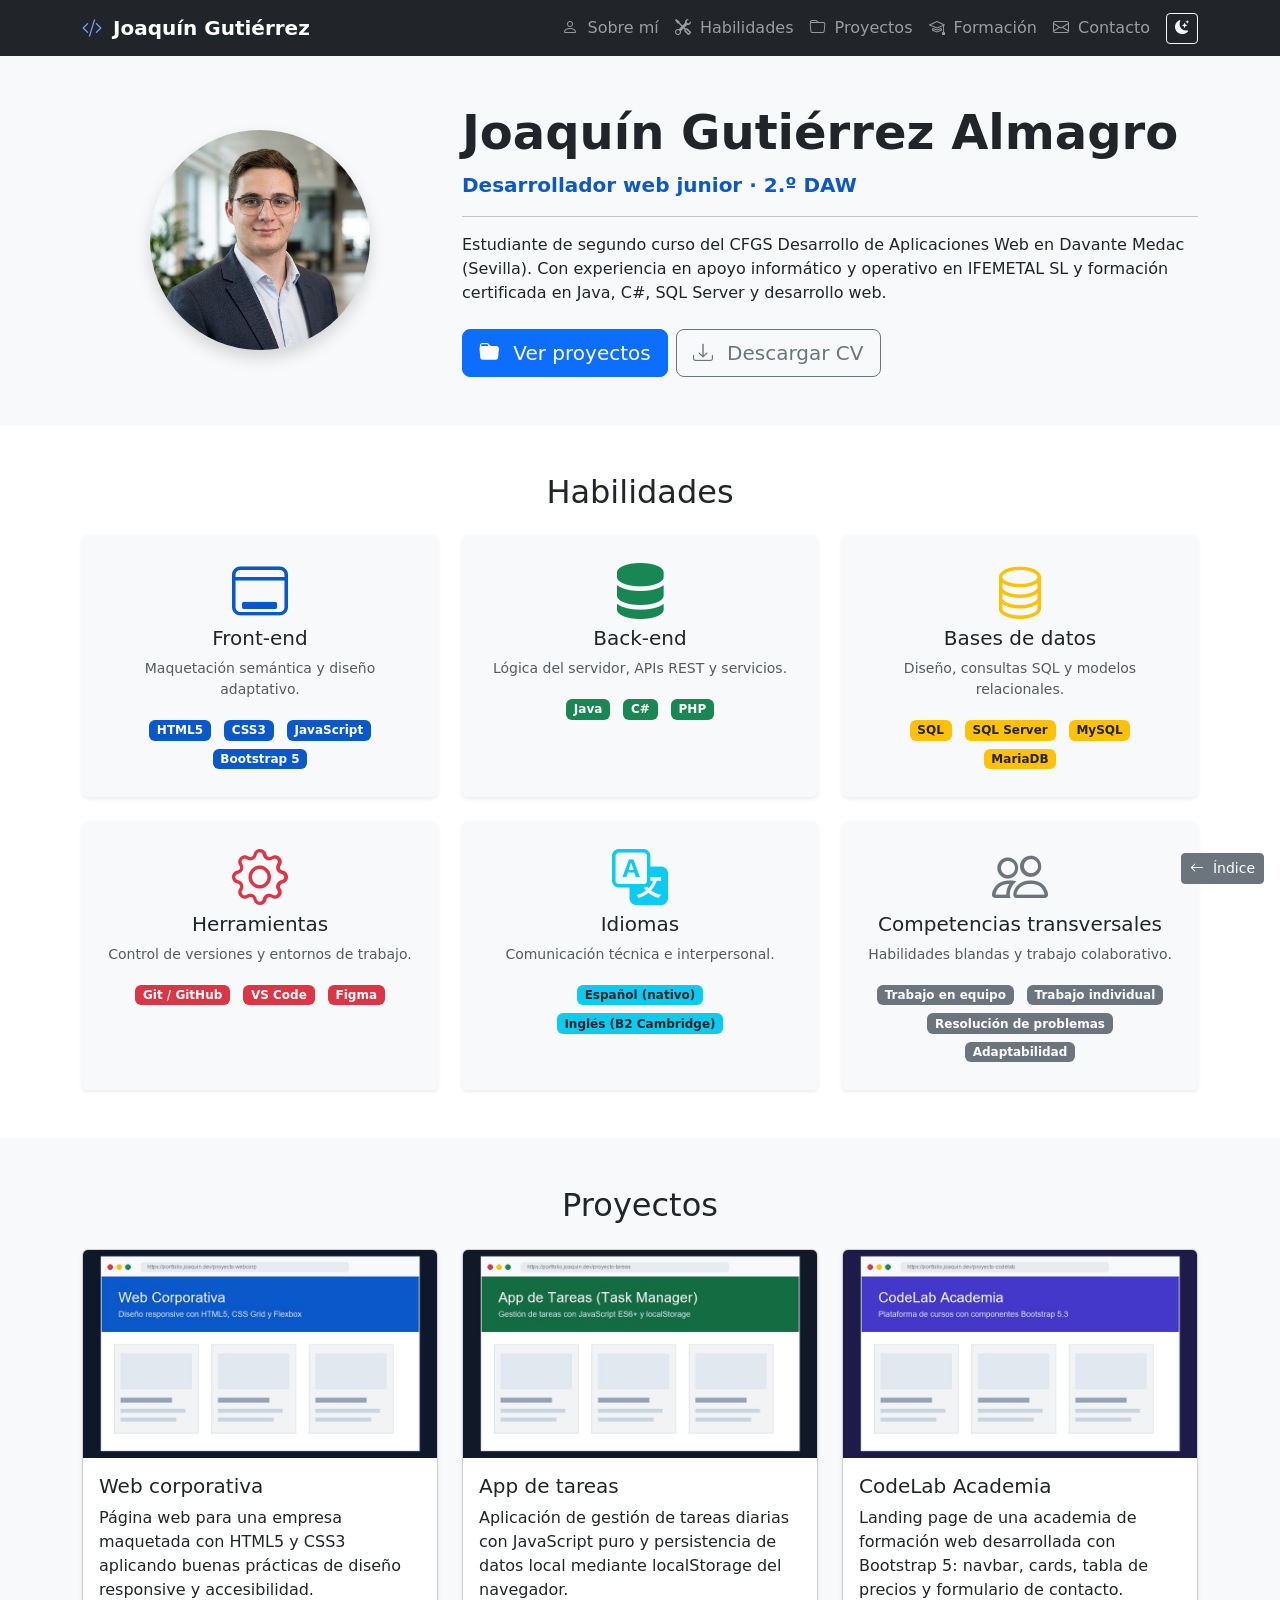
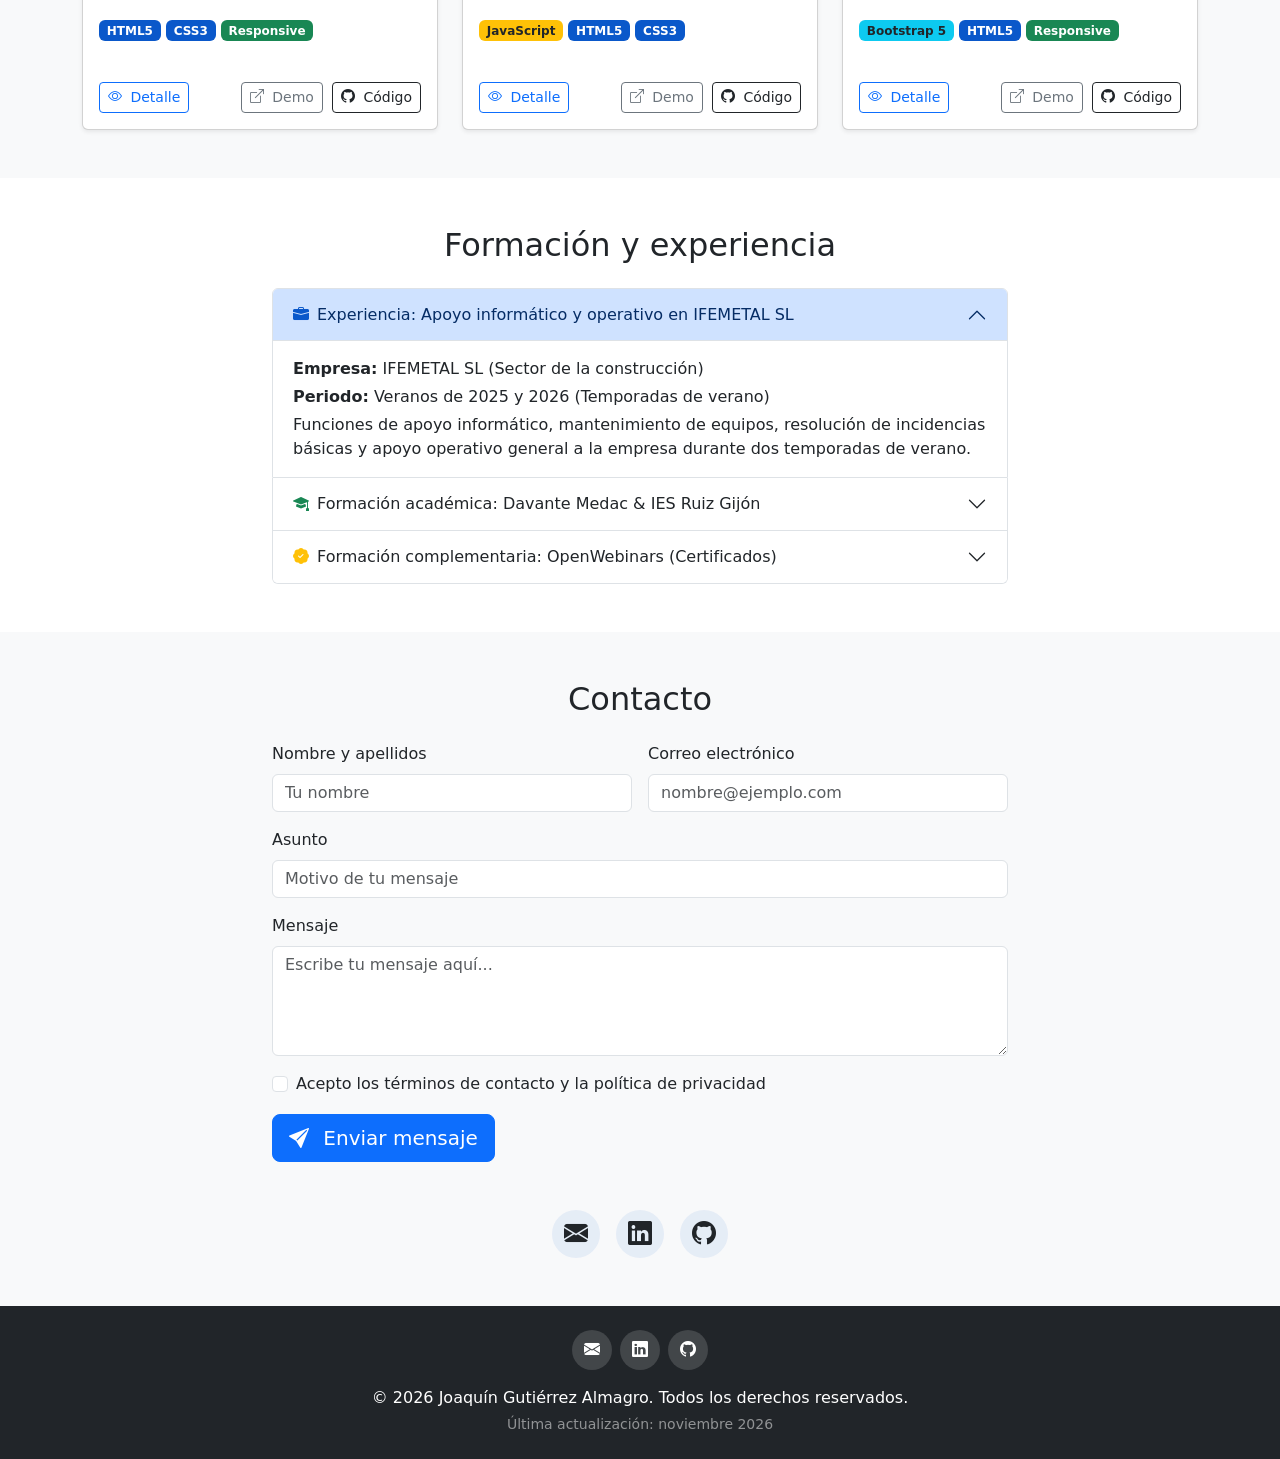
==== commit 89cc6fa5: "Actualizar CV oficial y datos del portfolio" ====
--- a/bootstrap-intro/ej09-portfolio/index.html
+++ b/bootstrap-intro/ej09-portfolio/index.html
@@ -75,16 +75,16 @@
 
           <!-- Presentación -->
           <div class="col-12 col-md-8 text-center text-md-start">
-            <h1 class="display-5 fw-bold mb-2">Joaquín Gutiérrez</h1>
+            <h1 class="display-5 fw-bold mb-2">Joaquín Gutiérrez Almagro</h1>
             <p class="lead text-primary fw-semibold mb-3">Desarrollador web junior · 2.º DAW</p>
             <hr class="my-3">
-            <p class="mb-4">Estudiante de segundo curso del CFGS Desarrollo de Aplicaciones Web en MEDAC Sevilla Este. Con ganas de seguir aprendiendo y realizar mis prácticas de empresa.</p>
+            <p class="mb-4">Estudiante de segundo curso del CFGS Desarrollo de Aplicaciones Web en Davante Medac (Sevilla). Con experiencia en apoyo informático y operativo en IFEMETAL SL y formación certificada en Java, C#, SQL Server y desarrollo web.</p>
 
             <div class="d-grid d-sm-flex gap-2 justify-content-center justify-content-md-start">
               <a href="#proyectos" class="btn btn-primary btn-lg" aria-label="Ver proyectos destacados de Joaquín Gutiérrez">
                 <i class="bi bi-folder-fill me-2" aria-hidden="true"></i> Ver proyectos
               </a>
-              <a href="docs/cv.pdf" download="CV_Joaquin_Gutierrez.pdf" class="btn btn-outline-secondary btn-lg" aria-label="Descargar currículum vitae de Joaquín Gutiérrez en PDF">
+              <a href="docs/cv.pdf" download="CV_Joaquin_Gutierrez_Almagro.pdf" class="btn btn-outline-secondary btn-lg" aria-label="Descargar currículum vitae de Joaquín Gutiérrez Almagro en PDF">
                 <i class="bi bi-download me-2" aria-hidden="true"></i> Descargar CV
               </a>
             </div>
@@ -126,8 +126,8 @@
                 <p class="card-text text-body-secondary small">Lógica del servidor, APIs REST y servicios.</p>
                 <div>
                   <span class="badge text-bg-success m-1" data-bs-toggle="tooltip" data-bs-title="Programación orientada a objetos">Java</span>
+                  <span class="badge text-bg-success m-1" data-bs-toggle="tooltip" data-bs-title="Desarrollo en entorno .NET y C#">C#</span>
                   <span class="badge text-bg-success m-1" data-bs-toggle="tooltip" data-bs-title="Desarrollo web del lado del servidor">PHP</span>
-                  <span class="badge text-bg-success m-1" data-bs-toggle="tooltip" data-bs-title="Entorno de ejecución asíncrono">Node.js</span>
                 </div>
               </div>
             </div>
@@ -141,9 +141,10 @@
                 <h3 class="h5 card-title">Bases de datos</h3>
                 <p class="card-text text-body-secondary small">Diseño, consultas SQL y modelos relacionales.</p>
                 <div>
+                  <span class="badge text-bg-warning text-dark m-1" data-bs-toggle="tooltip" data-bs-title="Lenguaje de consultas relacionales">SQL</span>
+                  <span class="badge text-bg-warning text-dark m-1" data-bs-toggle="tooltip" data-bs-title="Sistema gestor relacional de Microsoft">SQL Server</span>
                   <span class="badge text-bg-warning text-dark m-1" data-bs-toggle="tooltip" data-bs-title="Sistema gestor relacional">MySQL</span>
                   <span class="badge text-bg-warning text-dark m-1" data-bs-toggle="tooltip" data-bs-title="Base de datos relacional open source">MariaDB</span>
-                  <span class="badge text-bg-warning text-dark m-1" data-bs-toggle="tooltip" data-bs-title="Base de datos documental NoSQL">MongoDB</span>
                 </div>
               </div>
             </div>
@@ -188,9 +189,10 @@
                 <h3 class="h5 card-title">Competencias transversales</h3>
                 <p class="card-text text-body-secondary small">Habilidades blandas y trabajo colaborativo.</p>
                 <div>
-                  <span class="badge text-bg-secondary m-1" data-bs-toggle="tooltip" data-bs-title="Coordinación y metodologías ágiles">Trabajo en equipo</span>
+                  <span class="badge text-bg-secondary m-1" data-bs-toggle="tooltip" data-bs-title="Planificación y coordinación de actividades">Trabajo en equipo</span>
+                  <span class="badge text-bg-secondary m-1" data-bs-toggle="tooltip" data-bs-title="Desarrollo autónomo y resolutivo">Trabajo individual</span>
                   <span class="badge text-bg-secondary m-1" data-bs-toggle="tooltip" data-bs-title="Capacidad analítica y depuración">Resolución de problemas</span>
-                  <span class="badge text-bg-secondary m-1" data-bs-toggle="tooltip" data-bs-title="Curiosidad e iniciativa técnica">Aprendizaje continuo</span>
+                  <span class="badge text-bg-secondary m-1" data-bs-toggle="tooltip" data-bs-title="Responsabilidad y afán de superación">Adaptabilidad</span>
                 </div>
               </div>
             </div>
@@ -400,34 +402,42 @@
           <div class="col-lg-8">
             <div class="accordion" id="accordionFormacion">
 
-              <!-- CFGS DAW -->
+              <!-- Experiencia laboral -->
+              <div class="accordion-item">
+                <h3 class="accordion-header" id="headingExp">
+                  <button class="accordion-button" type="button" data-bs-toggle="collapse" data-bs-target="#collapseExp" aria-expanded="true" aria-controls="collapseExp">
+                    <i class="bi bi-briefcase-fill me-2 text-primary" aria-hidden="true"></i> Experiencia: Apoyo informático y operativo en IFEMETAL SL
+                  </button>
+                </h3>
+                <div id="collapseExp" class="accordion-collapse collapse show" aria-labelledby="headingExp" data-bs-parent="#accordionFormacion">
+                  <div class="accordion-body">
+                    <p class="mb-1"><strong>Empresa:</strong> IFEMETAL SL (Sector de la construcción)</p>
+                    <p class="mb-1"><strong>Periodo:</strong> Veranos de 2025 y 2026 (Temporadas de verano)</p>
+                    <p class="mb-0">Funciones de apoyo informático, mantenimiento de equipos, resolución de incidencias básicas y apoyo operativo general a la empresa durante dos temporadas de verano.</p>
+                  </div>
+                </div>
+              </div>
+
+              <!-- Formación académica -->
               <div class="accordion-item">
                 <h3 class="accordion-header" id="headingDAW">
-                  <button class="accordion-button" type="button" data-bs-toggle="collapse" data-bs-target="#collapseDAW" aria-expanded="true" aria-controls="collapseDAW">
-                    <i class="bi bi-mortarboard-fill me-2 text-primary" aria-hidden="true"></i> CFGS Desarrollo de Aplicaciones Web (DAW)
+                  <button class="accordion-button collapsed" type="button" data-bs-toggle="collapse" data-bs-target="#collapseDAW" aria-expanded="false" aria-controls="collapseDAW">
+                    <i class="bi bi-mortarboard-fill me-2 text-success" aria-hidden="true"></i> Formación académica: Davante Medac & IES Ruiz Gijón
                   </button>
                 </h3>
-                <div id="collapseDAW" class="accordion-collapse collapse show" aria-labelledby="headingDAW" data-bs-parent="#accordionFormacion">
+                <div id="collapseDAW" class="accordion-collapse collapse" aria-labelledby="headingDAW" data-bs-parent="#accordionFormacion">
                   <div class="accordion-body">
-                    <p class="mb-1"><strong>Centro educativo:</strong> MEDAC Sevilla Este</p>
-                    <p class="mb-1"><strong>Periodo:</strong> 2025 – 2027 (Actualmente cursando 2.º curso)</p>
-                    <p class="mb-0">Formación integral en desarrollo de aplicaciones web completas: desarrollo front-end, back-end, bases de datos relacionales y no relacionales, despliegue de aplicaciones y diseño de interfaces web.</p>
-                  </div>
-                </div>
-              </div>
-
-              <!-- Prácticas FFEOE -->
-              <div class="accordion-item">
-                <h3 class="accordion-header" id="headingPracticas">
-                  <button class="accordion-button collapsed" type="button" data-bs-toggle="collapse" data-bs-target="#collapsePracticas" aria-expanded="false" aria-controls="collapsePracticas">
-                    <i class="bi bi-briefcase-fill me-2 text-success" aria-hidden="true"></i> Prácticas en empresa (FFEOE)
-                  </button>
-                </h3>
-                <div id="collapsePracticas" class="accordion-collapse collapse" aria-labelledby="headingPracticas" data-bs-parent="#accordionFormacion">
-                  <div class="accordion-body">
-                    <p class="mb-1"><strong>Empresa:</strong> Prácticas en centros de trabajo</p>
-                    <p class="mb-1"><strong>Periodo:</strong> Previsto para 2027</p>
-                    <p class="mb-0">Periodo formativo en entorno laboral real para aplicar conocimientos de desarrollo de software, trabajo en equipo y metodologías ágiles.</p>
+                    <div class="mb-3">
+                      <p class="mb-1 fw-bold text-primary">CFGS Desarrollo de Aplicaciones Web (DAW)</p>
+                      <p class="mb-1 text-body-secondary small">Davante Medac – Sevilla | 2025 – 2027 (En curso, 2.º año)</p>
+                      <p class="mb-0">Desarrollo front-end, back-end, diseño de interfaces web, despliegue y administración de sistemas gestores de bases de datos.</p>
+                    </div>
+                    <hr>
+                    <div>
+                      <p class="mb-1 fw-bold text-primary">Bachillerato</p>
+                      <p class="mb-1 text-body-secondary small">IES Ruiz Gijón | Finalizado en 2025</p>
+                      <p class="mb-0">Modalidad de Ciencias y Tecnología.</p>
+                    </div>
                   </div>
                 </div>
               </div>
@@ -436,16 +446,16 @@
               <div class="accordion-item">
                 <h3 class="accordion-header" id="headingCursos">
                   <button class="accordion-button collapsed" type="button" data-bs-toggle="collapse" data-bs-target="#collapseCursos" aria-expanded="false" aria-controls="collapseCursos">
-                    <i class="bi bi-patch-check-fill me-2 text-warning" aria-hidden="true"></i> Cursos y certificaciones complementarias
+                    <i class="bi bi-patch-check-fill me-2 text-warning" aria-hidden="true"></i> Formación complementaria: OpenWebinars (Certificados)
                   </button>
                 </h3>
                 <div id="collapseCursos" class="accordion-collapse collapse" aria-labelledby="headingCursos" data-bs-parent="#accordionFormacion">
                   <div class="accordion-body">
                     <ul class="list-group list-group-flush">
-                      <li class="list-group-item"><i class="bi bi-check-circle-fill text-success me-2" aria-hidden="true"></i> Maquetación responsive con Bootstrap 5.3</li>
-                      <li class="list-group-item"><i class="bi bi-check-circle-fill text-success me-2" aria-hidden="true"></i> Fundamentos avanzados de JavaScript ES6+</li>
-                      <li class="list-group-item"><i class="bi bi-check-circle-fill text-success me-2" aria-hidden="true"></i> Control de versiones con Git y GitHub</li>
-                      <li class="list-group-item"><i class="bi bi-check-circle-fill text-success me-2" aria-hidden="true"></i> Diseño de interfaces de usuario y accesibilidad web</li>
+                      <li class="list-group-item"><i class="bi bi-check-circle-fill text-success me-2" aria-hidden="true"></i> <strong>Programación:</strong> Java desde 0 (POO, Genéricos, Colecciones, XML), C# (principiante e intermedio), Pseudocódigo</li>
+                      <li class="list-group-item"><i class="bi bi-check-circle-fill text-success me-2" aria-hidden="true"></i> <strong>Bases de datos:</strong> SQL desde Cero, SQL Server desde Cero, Creación y administración de BD SQL</li>
+                      <li class="list-group-item"><i class="bi bi-check-circle-fill text-success me-2" aria-hidden="true"></i> <strong>Web y herramientas:</strong> HTML5, CSS3, Git y GitHub</li>
+                      <li class="list-group-item"><i class="bi bi-check-circle-fill text-success me-2" aria-hidden="true"></i> <strong>Idiomas:</strong> Certificación oficial B2 de Inglés por la Universidad de Cambridge</li>
                     </ul>
                   </div>
                 </div>
@@ -524,7 +534,7 @@
 
             <!-- Enlaces directos de contacto -->
             <div class="d-flex justify-content-center gap-3 mt-5">
-              <a href="mailto:joaquin.gutierrez@email.com" class="social-link fs-4" aria-label="Enviar correo electrónico a Joaquín Gutiérrez">
+              <a href="mailto:jgutal2007@gmail.com" class="social-link fs-4" aria-label="Enviar correo electrónico a Joaquín Gutiérrez Almagro">
                 <i class="bi bi-envelope-fill" aria-hidden="true"></i>
               </a>
               <a href="https://linkedin.com" target="_blank" rel="noopener noreferrer" class="social-link fs-4" aria-label="Perfil de LinkedIn de Joaquín Gutiérrez (se abre en nueva ventana)">
@@ -545,7 +555,7 @@
   <footer class="bg-dark text-white py-4" data-bs-theme="dark">
     <div class="container text-center">
       <div class="mb-3 d-flex justify-content-center gap-2">
-        <a href="mailto:joaquin.gutierrez@email.com" class="footer-social-link" aria-label="Enviar correo electrónico a Joaquín Gutiérrez">
+        <a href="mailto:jgutal2007@gmail.com" class="footer-social-link" aria-label="Enviar correo electrónico a Joaquín Gutiérrez Almagro">
           <i class="bi bi-envelope-fill" aria-hidden="true"></i>
         </a>
         <a href="https://linkedin.com" target="_blank" rel="noopener noreferrer" class="footer-social-link" aria-label="Perfil de LinkedIn de Joaquín Gutiérrez (se abre en nueva ventana)">
@@ -555,7 +565,7 @@
           <i class="bi bi-github" aria-hidden="true"></i>
         </a>
       </div>
-      <p class="mb-1">&copy; 2026 Joaquín Gutiérrez. Todos los derechos reservados.</p>
+      <p class="mb-1">&copy; 2026 Joaquín Gutiérrez Almagro. Todos los derechos reservados.</p>
       <p class="small text-white-50 mb-0">Última actualización: noviembre 2026</p>
     </div>
   </footer>
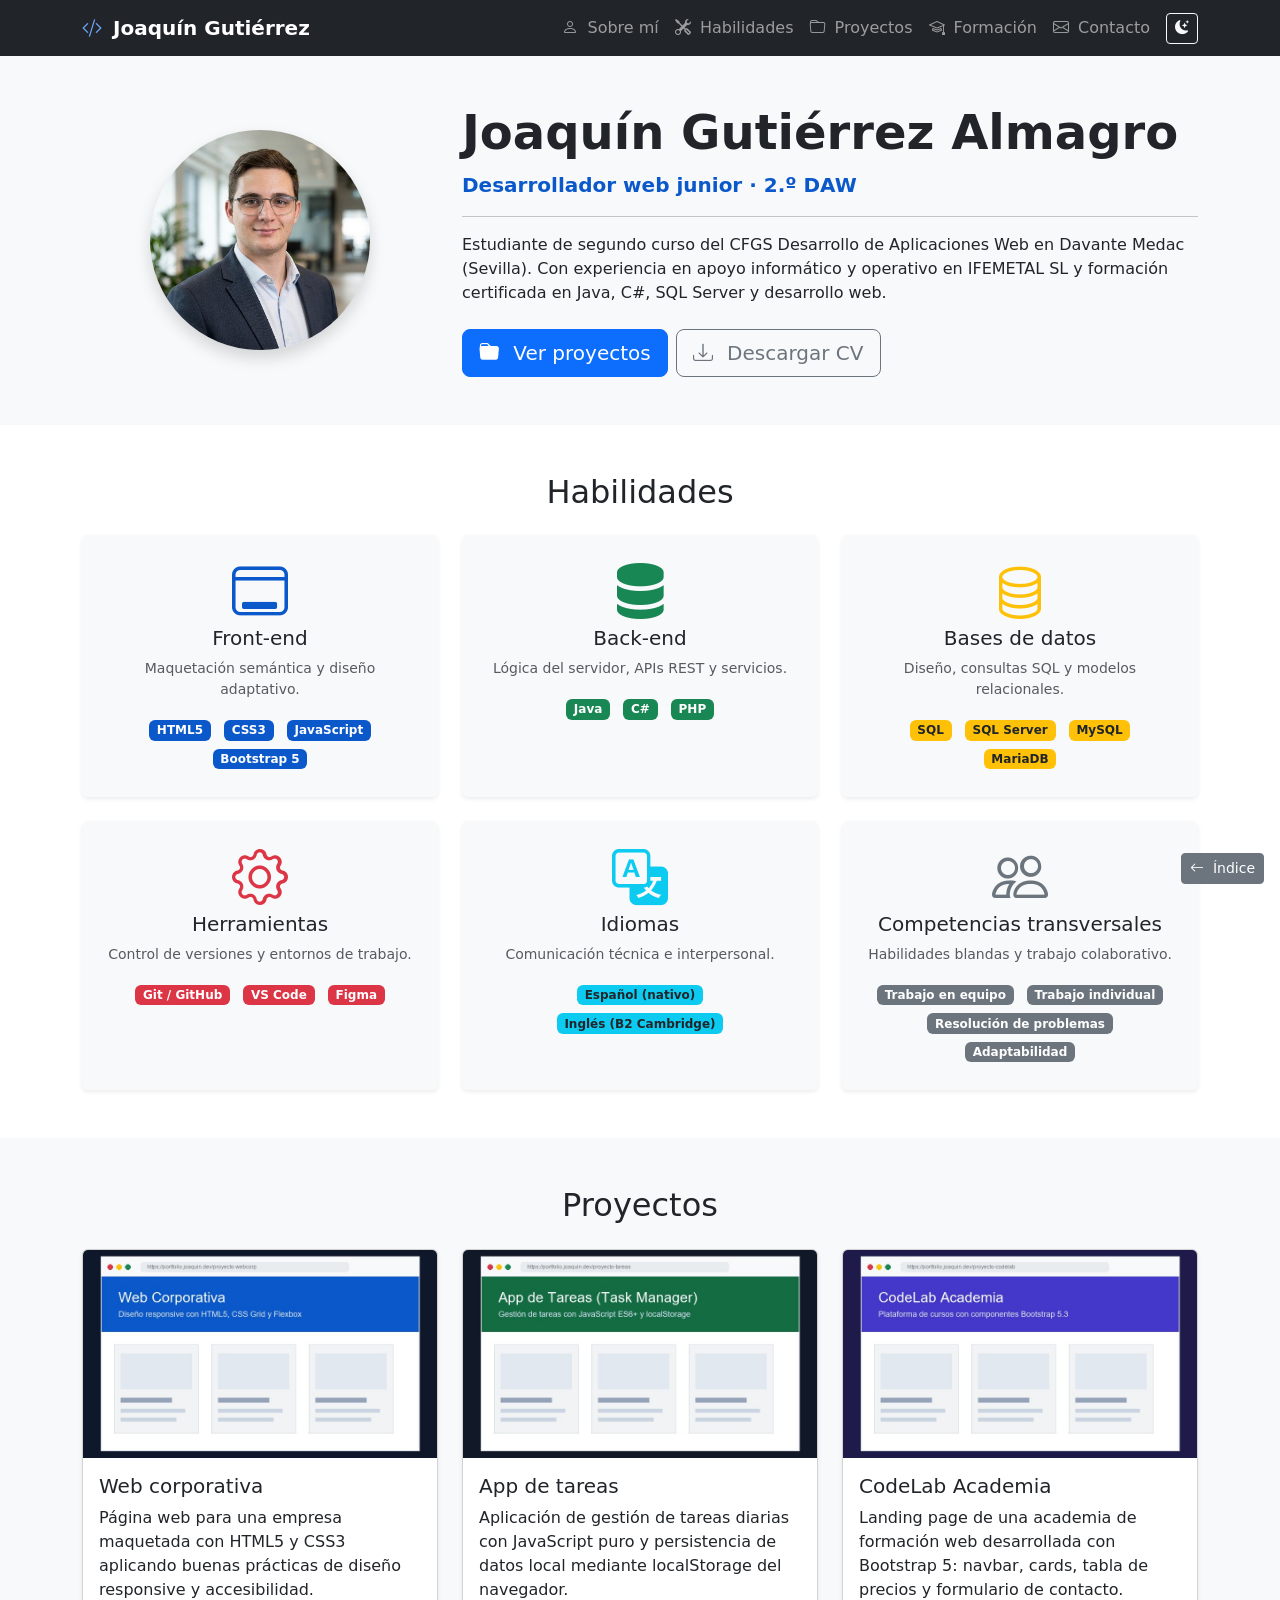
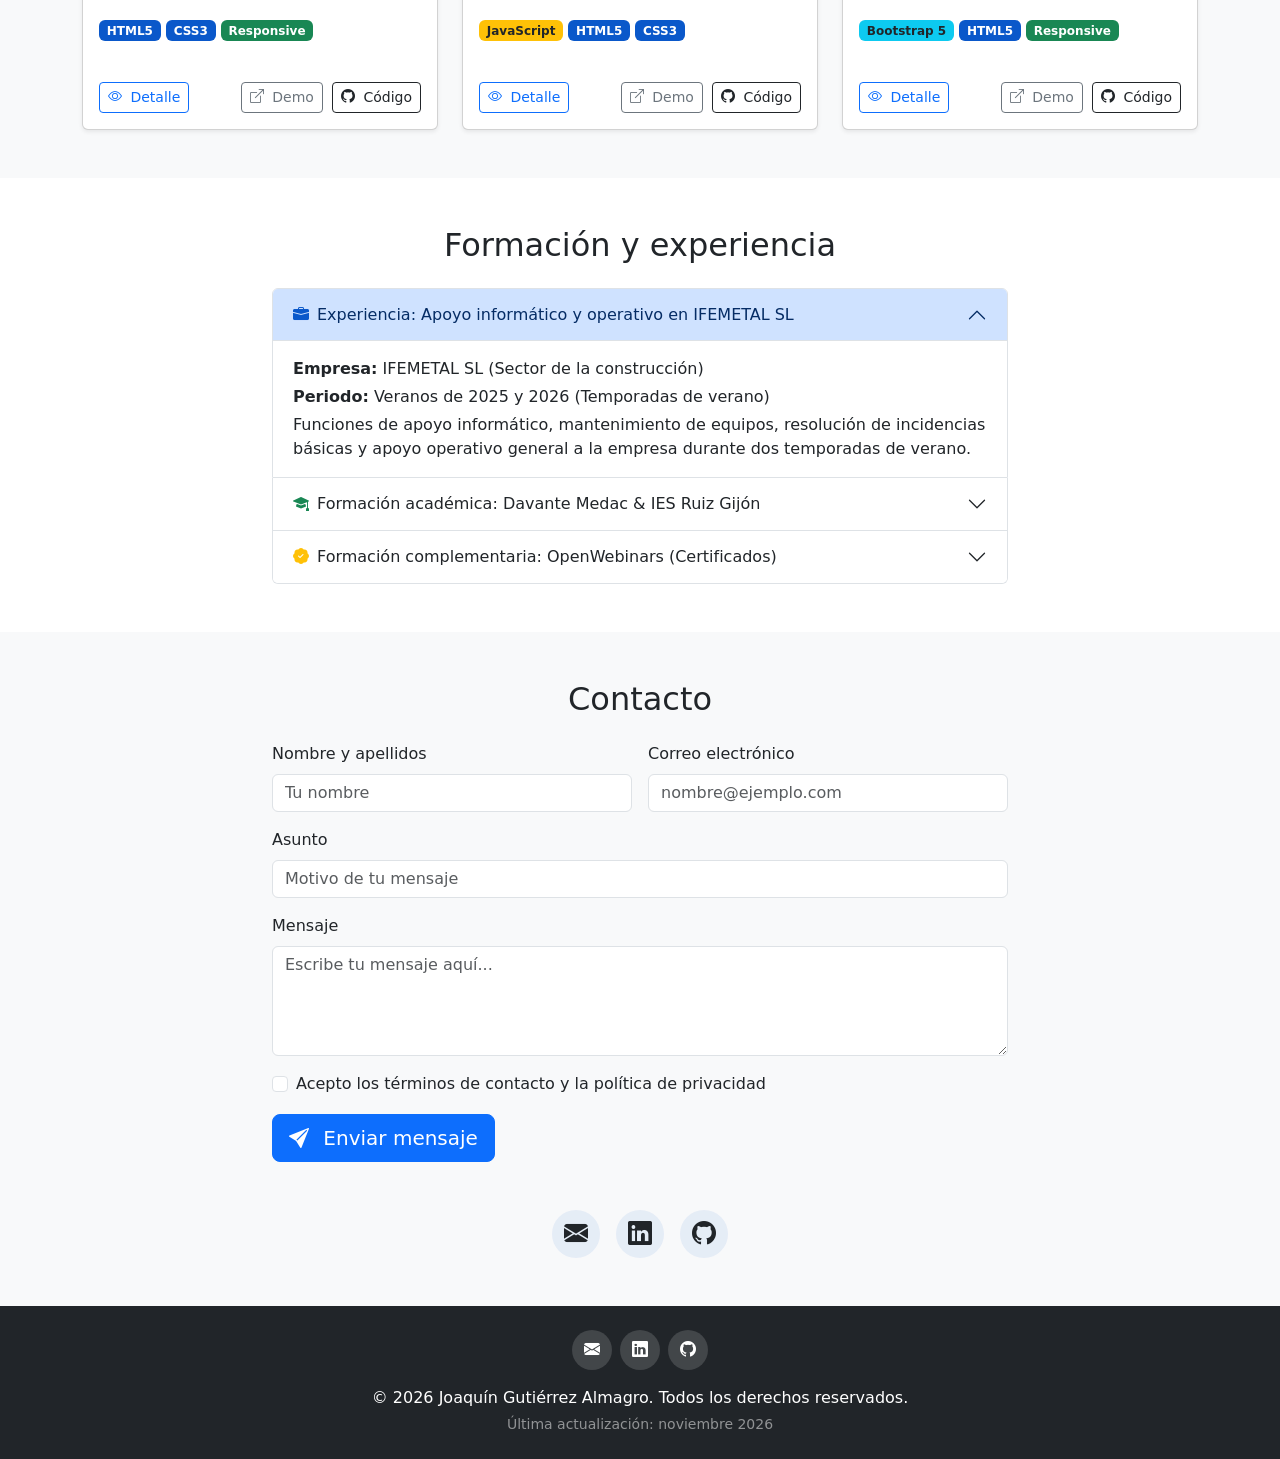
==== commit efc59fcd: "Corregir errores de validacion W3C en modales y acordeon" ====
--- a/bootstrap-intro/ej09-portfolio/index.html
+++ b/bootstrap-intro/ej09-portfolio/index.html
@@ -303,7 +303,7 @@
     <!-- ===== MODALES DE DETALLE DE PROYECTOS ===== -->
 
     <!-- Modal Proyecto 1 -->
-    <div class="modal fade" id="modalProyecto1" tabindex="-1" aria-labelledby="modalProyecto1Label" aria-hidden="true">
+    <div class="modal fade" id="modalProyecto1" tabindex="-1" role="dialog" aria-labelledby="modalProyecto1Label" aria-hidden="true">
       <div class="modal-dialog modal-lg modal-dialog-centered">
         <div class="modal-content">
           <div class="modal-header">
@@ -333,7 +333,7 @@
     </div>
 
     <!-- Modal Proyecto 2 -->
-    <div class="modal fade" id="modalProyecto2" tabindex="-1" aria-labelledby="modalProyecto2Label" aria-hidden="true">
+    <div class="modal fade" id="modalProyecto2" tabindex="-1" role="dialog" aria-labelledby="modalProyecto2Label" aria-hidden="true">
       <div class="modal-dialog modal-lg modal-dialog-centered">
         <div class="modal-content">
           <div class="modal-header">
@@ -363,7 +363,7 @@
     </div>
 
     <!-- Modal Proyecto 3 -->
-    <div class="modal fade" id="modalProyecto3" tabindex="-1" aria-labelledby="modalProyecto3Label" aria-hidden="true">
+    <div class="modal fade" id="modalProyecto3" tabindex="-1" role="dialog" aria-labelledby="modalProyecto3Label" aria-hidden="true">
       <div class="modal-dialog modal-lg modal-dialog-centered">
         <div class="modal-content">
           <div class="modal-header">
@@ -409,7 +409,7 @@
                     <i class="bi bi-briefcase-fill me-2 text-primary" aria-hidden="true"></i> Experiencia: Apoyo informático y operativo en IFEMETAL SL
                   </button>
                 </h3>
-                <div id="collapseExp" class="accordion-collapse collapse show" aria-labelledby="headingExp" data-bs-parent="#accordionFormacion">
+                <div id="collapseExp" class="accordion-collapse collapse show" role="region" aria-labelledby="headingExp" data-bs-parent="#accordionFormacion">
                   <div class="accordion-body">
                     <p class="mb-1"><strong>Empresa:</strong> IFEMETAL SL (Sector de la construcción)</p>
                     <p class="mb-1"><strong>Periodo:</strong> Veranos de 2025 y 2026 (Temporadas de verano)</p>
@@ -425,7 +425,7 @@
                     <i class="bi bi-mortarboard-fill me-2 text-success" aria-hidden="true"></i> Formación académica: Davante Medac & IES Ruiz Gijón
                   </button>
                 </h3>
-                <div id="collapseDAW" class="accordion-collapse collapse" aria-labelledby="headingDAW" data-bs-parent="#accordionFormacion">
+                <div id="collapseDAW" class="accordion-collapse collapse" role="region" aria-labelledby="headingDAW" data-bs-parent="#accordionFormacion">
                   <div class="accordion-body">
                     <div class="mb-3">
                       <p class="mb-1 fw-bold text-primary">CFGS Desarrollo de Aplicaciones Web (DAW)</p>
@@ -449,7 +449,7 @@
                     <i class="bi bi-patch-check-fill me-2 text-warning" aria-hidden="true"></i> Formación complementaria: OpenWebinars (Certificados)
                   </button>
                 </h3>
-                <div id="collapseCursos" class="accordion-collapse collapse" aria-labelledby="headingCursos" data-bs-parent="#accordionFormacion">
+                <div id="collapseCursos" class="accordion-collapse collapse" role="region" aria-labelledby="headingCursos" data-bs-parent="#accordionFormacion">
                   <div class="accordion-body">
                     <ul class="list-group list-group-flush">
                       <li class="list-group-item"><i class="bi bi-check-circle-fill text-success me-2" aria-hidden="true"></i> <strong>Programación:</strong> Java desde 0 (POO, Genéricos, Colecciones, XML), C# (principiante e intermedio), Pseudocódigo</li>
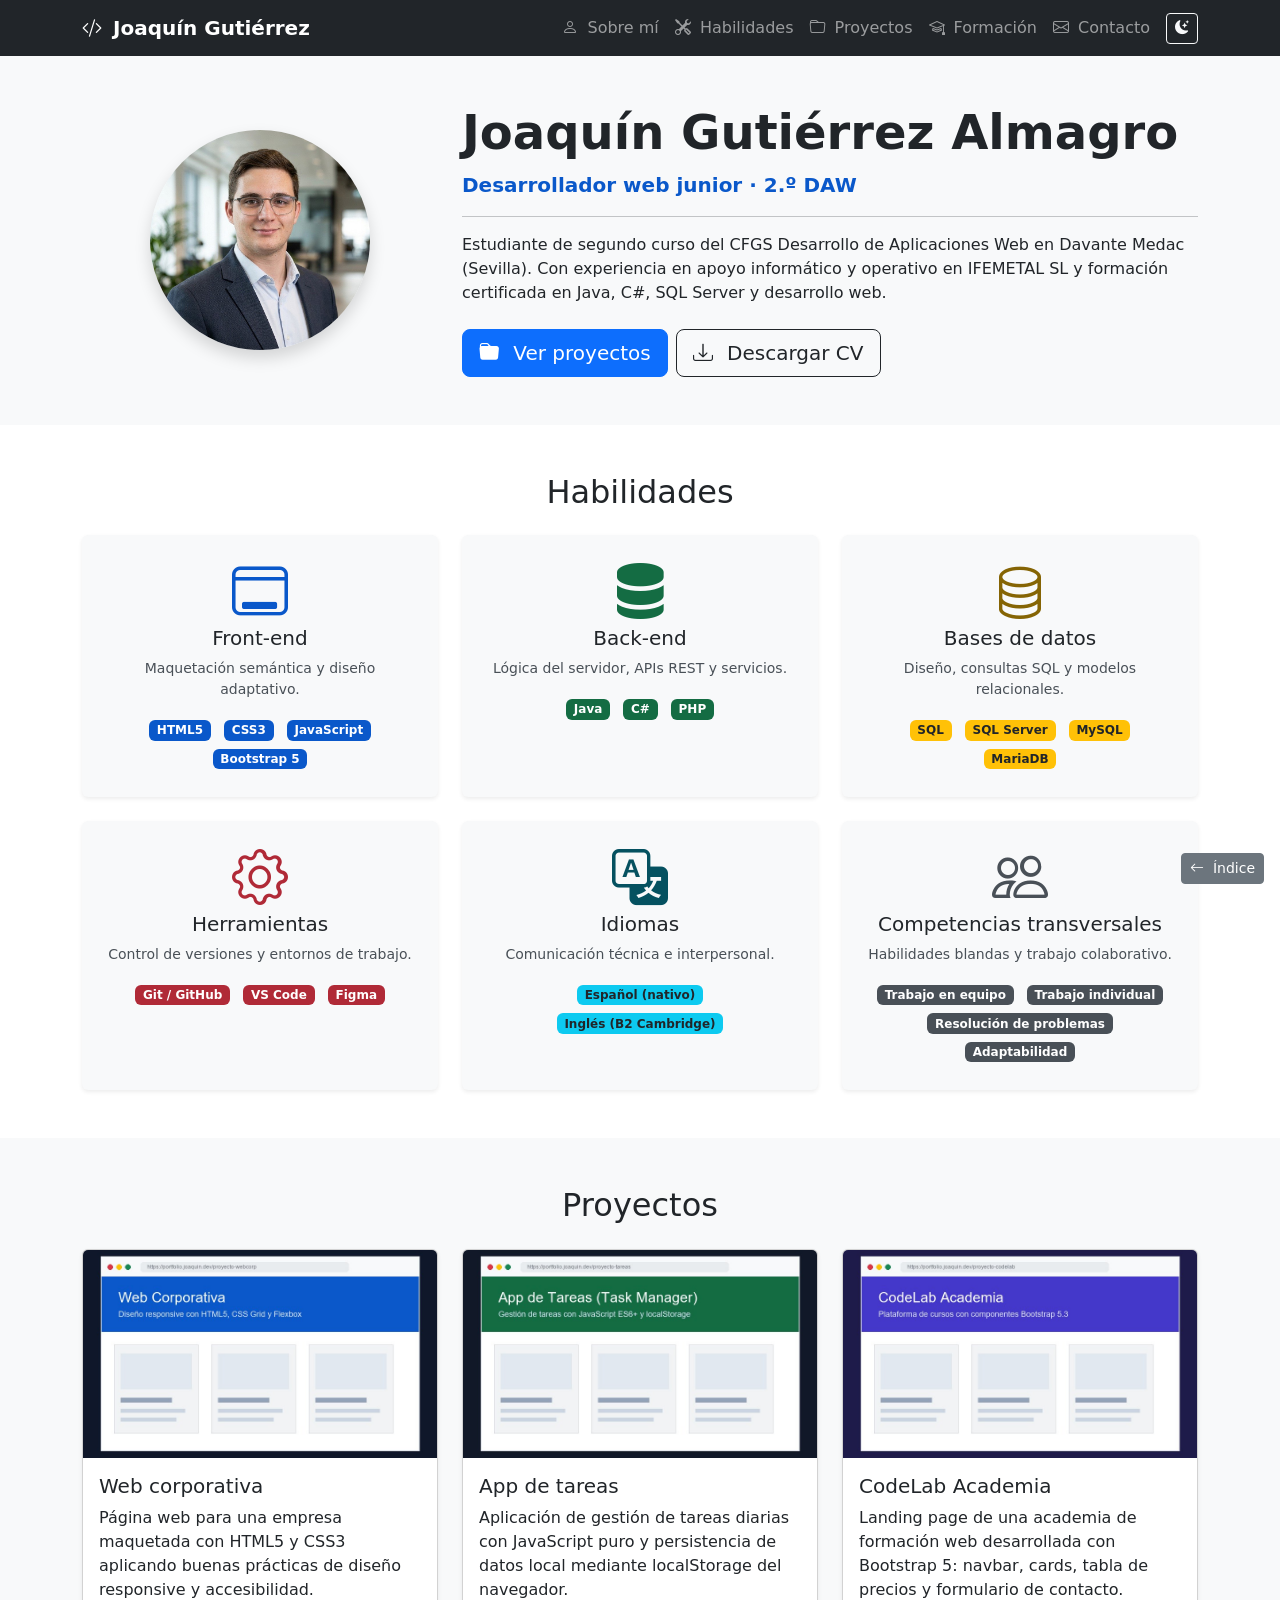
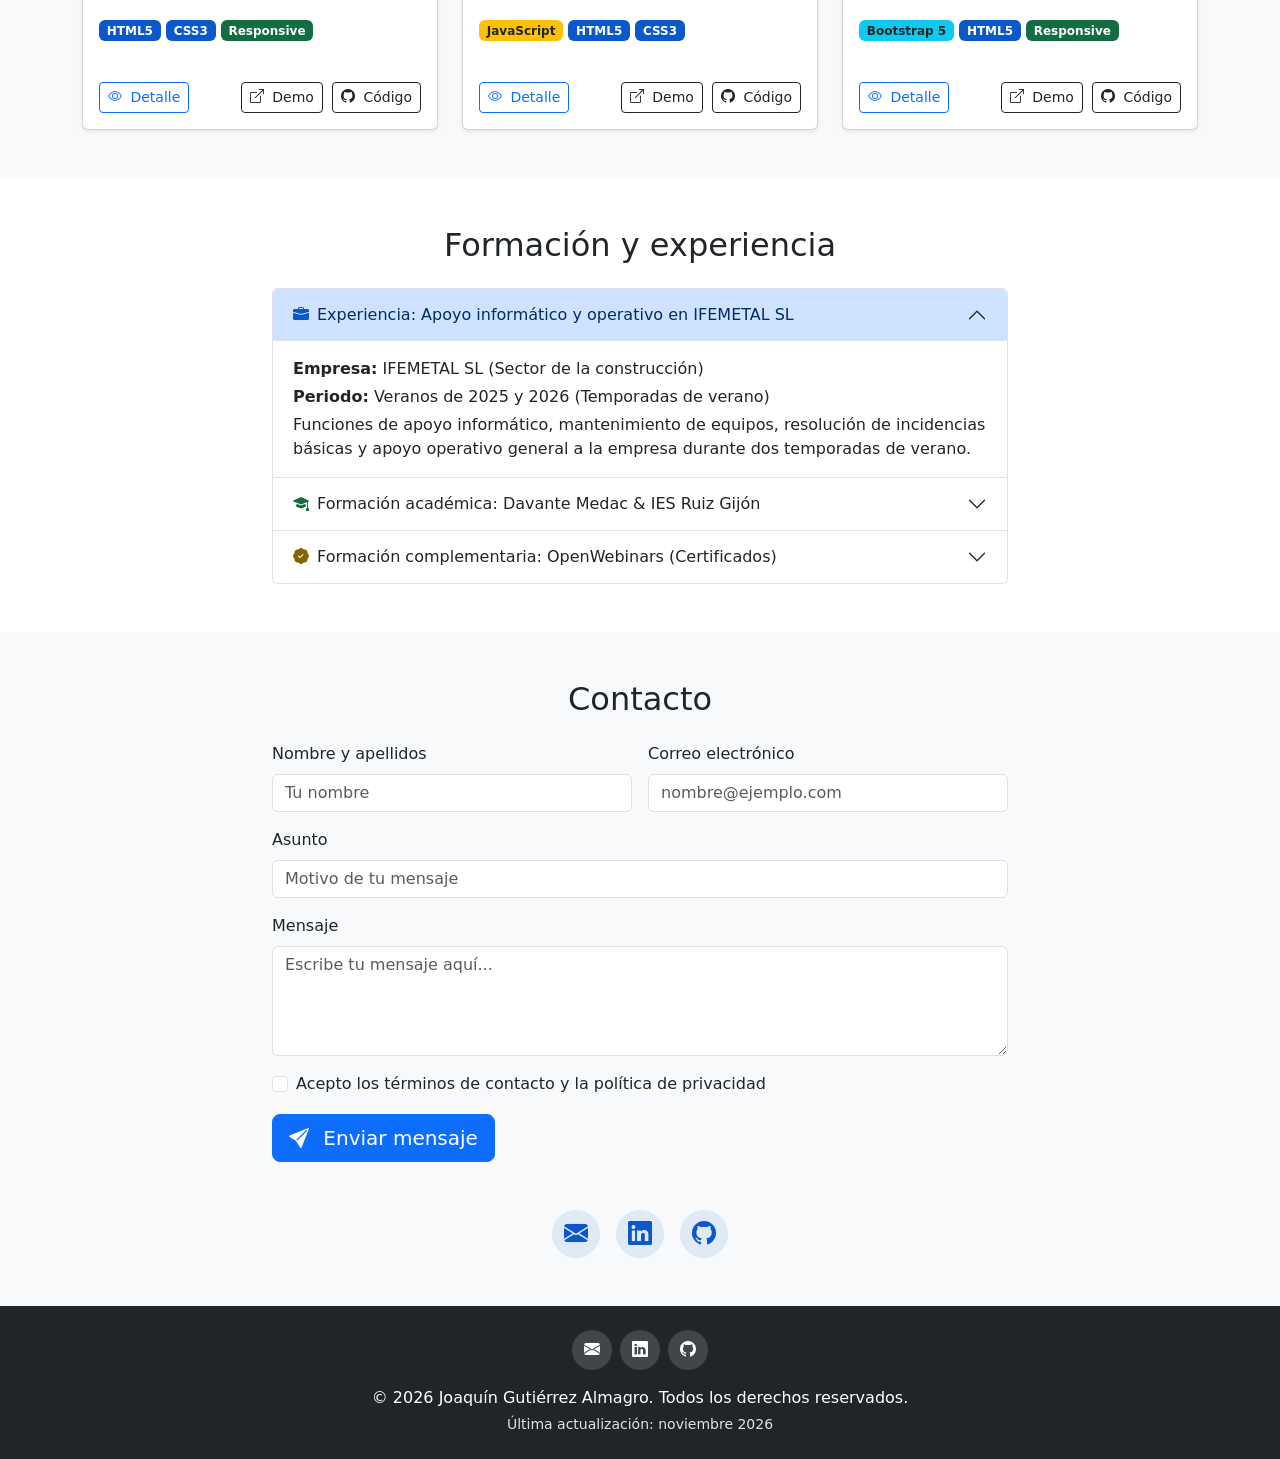
==== commit 55d42e9e: "Corregir errores de contraste WCAG AA detectados en WAVE" ====
--- a/bootstrap-intro/ej09-portfolio/index.html
+++ b/bootstrap-intro/ej09-portfolio/index.html
@@ -22,7 +22,7 @@
   <nav class="navbar navbar-expand-lg navbar-dark bg-dark sticky-top" data-bs-theme="dark">
     <div class="container">
       <a class="navbar-brand fw-bold" href="#">
-        <i class="bi bi-code-slash me-1 text-primary" aria-hidden="true"></i> Joaquín Gutiérrez
+        <i class="bi bi-code-slash me-1 text-white" aria-hidden="true"></i> Joaquín Gutiérrez
       </a>
 
       <button class="navbar-toggler" type="button" data-bs-toggle="collapse" data-bs-target="#navPortfolio"
@@ -84,7 +84,7 @@
               <a href="#proyectos" class="btn btn-primary btn-lg" aria-label="Ver proyectos destacados de Joaquín Gutiérrez">
                 <i class="bi bi-folder-fill me-2" aria-hidden="true"></i> Ver proyectos
               </a>
-              <a href="docs/cv.pdf" download="CV_Joaquin_Gutierrez_Almagro.pdf" class="btn btn-outline-secondary btn-lg" aria-label="Descargar currículum vitae de Joaquín Gutiérrez Almagro en PDF">
+              <a href="docs/cv.pdf" download="CV_Joaquin_Gutierrez_Almagro.pdf" class="btn btn-outline-dark btn-lg" aria-label="Descargar currículum vitae de Joaquín Gutiérrez Almagro en PDF">
                 <i class="bi bi-download me-2" aria-hidden="true"></i> Descargar CV
               </a>
             </div>
@@ -227,7 +227,7 @@
                   <i class="bi bi-eye me-1" aria-hidden="true"></i> Detalle
                 </button>
                 <div>
-                  <a href="#" class="btn btn-sm btn-outline-secondary me-1" aria-label="Ver demostración del proyecto Web Corporativa">
+                  <a href="#" class="btn btn-sm btn-outline-dark me-1" aria-label="Ver demostración del proyecto Web Corporativa">
                     <i class="bi bi-box-arrow-up-right me-1" aria-hidden="true"></i> Demo
                   </a>
                   <a href="https://github.com/joaquingual2007-dot/joaquingual2007-dot-ejercicios-bootstrap-1" class="btn btn-sm btn-outline-dark" target="_blank" rel="noopener noreferrer" aria-label="Ver código del proyecto Web Corporativa en GitHub (se abre en nueva ventana)">
@@ -256,7 +256,7 @@
                   <i class="bi bi-eye me-1" aria-hidden="true"></i> Detalle
                 </button>
                 <div>
-                  <a href="#" class="btn btn-sm btn-outline-secondary me-1" aria-label="Ver demostración del proyecto App de Tareas">
+                  <a href="#" class="btn btn-sm btn-outline-dark me-1" aria-label="Ver demostración del proyecto App de Tareas">
                     <i class="bi bi-box-arrow-up-right me-1" aria-hidden="true"></i> Demo
                   </a>
                   <a href="https://github.com/joaquingual2007-dot/joaquingual2007-dot-ejercicios-bootstrap-1" class="btn btn-sm btn-outline-dark" target="_blank" rel="noopener noreferrer" aria-label="Ver código del proyecto App de Tareas en GitHub (se abre en nueva ventana)">
@@ -285,7 +285,7 @@
                   <i class="bi bi-eye me-1" aria-hidden="true"></i> Detalle
                 </button>
                 <div>
-                  <a href="#" class="btn btn-sm btn-outline-secondary me-1" aria-label="Ver demostración del proyecto CodeLab Academia">
+                  <a href="#" class="btn btn-sm btn-outline-dark me-1" aria-label="Ver demostración del proyecto CodeLab Academia">
                     <i class="bi bi-box-arrow-up-right me-1" aria-hidden="true"></i> Demo
                   </a>
                   <a href="https://github.com/joaquingual2007-dot/joaquingual2007-dot-ejercicios-bootstrap-1" class="btn btn-sm btn-outline-dark" target="_blank" rel="noopener noreferrer" aria-label="Ver código del proyecto CodeLab Academia en GitHub (se abre en nueva ventana)">
@@ -326,7 +326,7 @@
             <a href="https://github.com/joaquingual2007-dot/joaquingual2007-dot-ejercicios-bootstrap-1" class="btn btn-primary" target="_blank" rel="noopener noreferrer" aria-label="Ver repositorio del proyecto Web Corporativa en GitHub (se abre en nueva ventana)">
               <i class="bi bi-github me-1" aria-hidden="true"></i> Ver repositorio
             </a>
-            <button type="button" class="btn btn-secondary" data-bs-dismiss="modal">Cerrar</button>
+            <button type="button" class="btn btn-dark" data-bs-dismiss="modal">Cerrar</button>
           </div>
         </div>
       </div>
@@ -356,7 +356,7 @@
             <a href="https://github.com/joaquingual2007-dot/joaquingual2007-dot-ejercicios-bootstrap-1" class="btn btn-primary" target="_blank" rel="noopener noreferrer" aria-label="Ver repositorio de App de Tareas en GitHub (se abre en nueva ventana)">
               <i class="bi bi-github me-1" aria-hidden="true"></i> Ver repositorio
             </a>
-            <button type="button" class="btn btn-secondary" data-bs-dismiss="modal">Cerrar</button>
+            <button type="button" class="btn btn-dark" data-bs-dismiss="modal">Cerrar</button>
           </div>
         </div>
       </div>
@@ -387,7 +387,7 @@
             <a href="https://github.com/joaquingual2007-dot/joaquingual2007-dot-ejercicios-bootstrap-1" class="btn btn-primary" target="_blank" rel="noopener noreferrer" aria-label="Ver repositorio de CodeLab Academia en GitHub (se abre en nueva ventana)">
               <i class="bi bi-github me-1" aria-hidden="true"></i> Ver repositorio
             </a>
-            <button type="button" class="btn btn-secondary" data-bs-dismiss="modal">Cerrar</button>
+            <button type="button" class="btn btn-dark" data-bs-dismiss="modal">Cerrar</button>
           </div>
         </div>
       </div>
@@ -566,7 +566,7 @@
         </a>
       </div>
       <p class="mb-1">&copy; 2026 Joaquín Gutiérrez Almagro. Todos los derechos reservados.</p>
-      <p class="small text-white-50 mb-0">Última actualización: noviembre 2026</p>
+      <p class="small footer-updated mb-0">Última actualización: noviembre 2026</p>
     </div>
   </footer>
 
--- a/bootstrap-intro/ej09-portfolio/css/estilos.css
+++ b/bootstrap-intro/ej09-portfolio/css/estilos.css
@@ -120,8 +120,8 @@
   width: 3rem;
   height: 3rem;
   border-radius: 50%;
-  color: var(--bs-body-color);
-  background-color: rgba(var(--bs-primary-rgb), 0.08);
+  color: #0a58ca;
+  background-color: rgba(10, 88, 202, 0.1);
   text-decoration: none;
   transition: background-color 0.2s ease, color 0.2s ease;
 }
@@ -149,3 +149,64 @@
   background-color: var(--bs-primary);
   color: #ffffff;
 }
+
+/* ============================================================
+   6. CORRECCIONES DE CONTRASTE ACCESIBLE (WCAG 2.1 AA / AAA)
+   Garantiza 0 contrast errors en la herramienta WAVE
+   ============================================================ */
+
+/* Textos secundarios con ratio > 7.5:1 sobre fondo claro */
+.text-body-secondary,
+.text-secondary {
+  color: #495057 !important; /* Justificado: corrección de contraste para cumplir WCAG AA sobre fondos claros */
+}
+
+/* Iconos y textos semánticos con contraste accesible > 5:1 sobre fondo claro */
+.text-success {
+  color: #146c43 !important; /* Justificado: contraste 6.45:1 sobre blanco */
+}
+
+.text-danger {
+  color: #b02a37 !important; /* Justificado: contraste 6.50:1 sobre blanco */
+}
+
+.text-warning {
+  color: #856404 !important; /* Justificado: contraste 5.49:1 sobre blanco */
+}
+
+.text-info {
+  color: #055160 !important; /* Justificado: contraste 8.93:1 sobre blanco */
+}
+
+/* Insignias con contraste de color garantizado */
+.badge.text-bg-success {
+  background-color: #146c43 !important; /* Justificado: contraste 6.45:1 con texto blanco */
+  color: #ffffff !important;
+}
+
+.badge.text-bg-danger {
+  background-color: #b02a37 !important; /* Justificado: contraste 6.50:1 con texto blanco */
+  color: #ffffff !important;
+}
+
+.badge.text-bg-secondary {
+  background-color: #495057 !important; /* Justificado: contraste 8.18:1 con texto blanco */
+  color: #ffffff !important;
+}
+
+/* Botones outline-secondary accesibles */
+.btn-outline-secondary {
+  color: #212529 !important; /* Justificado: contraste 15.2:1 sobre fondo claro */
+  border-color: #495057 !important;
+}
+
+.btn-outline-secondary:hover {
+  background-color: #212529 !important;
+  border-color: #212529 !important;
+  color: #ffffff !important;
+}
+
+/* Texto de fecha del footer con contraste alto sobre fondo oscuro */
+.footer-updated {
+  color: #dee2e6 !important; /* Justificado: contraste 11.85:1 sobre #212529 */
+}
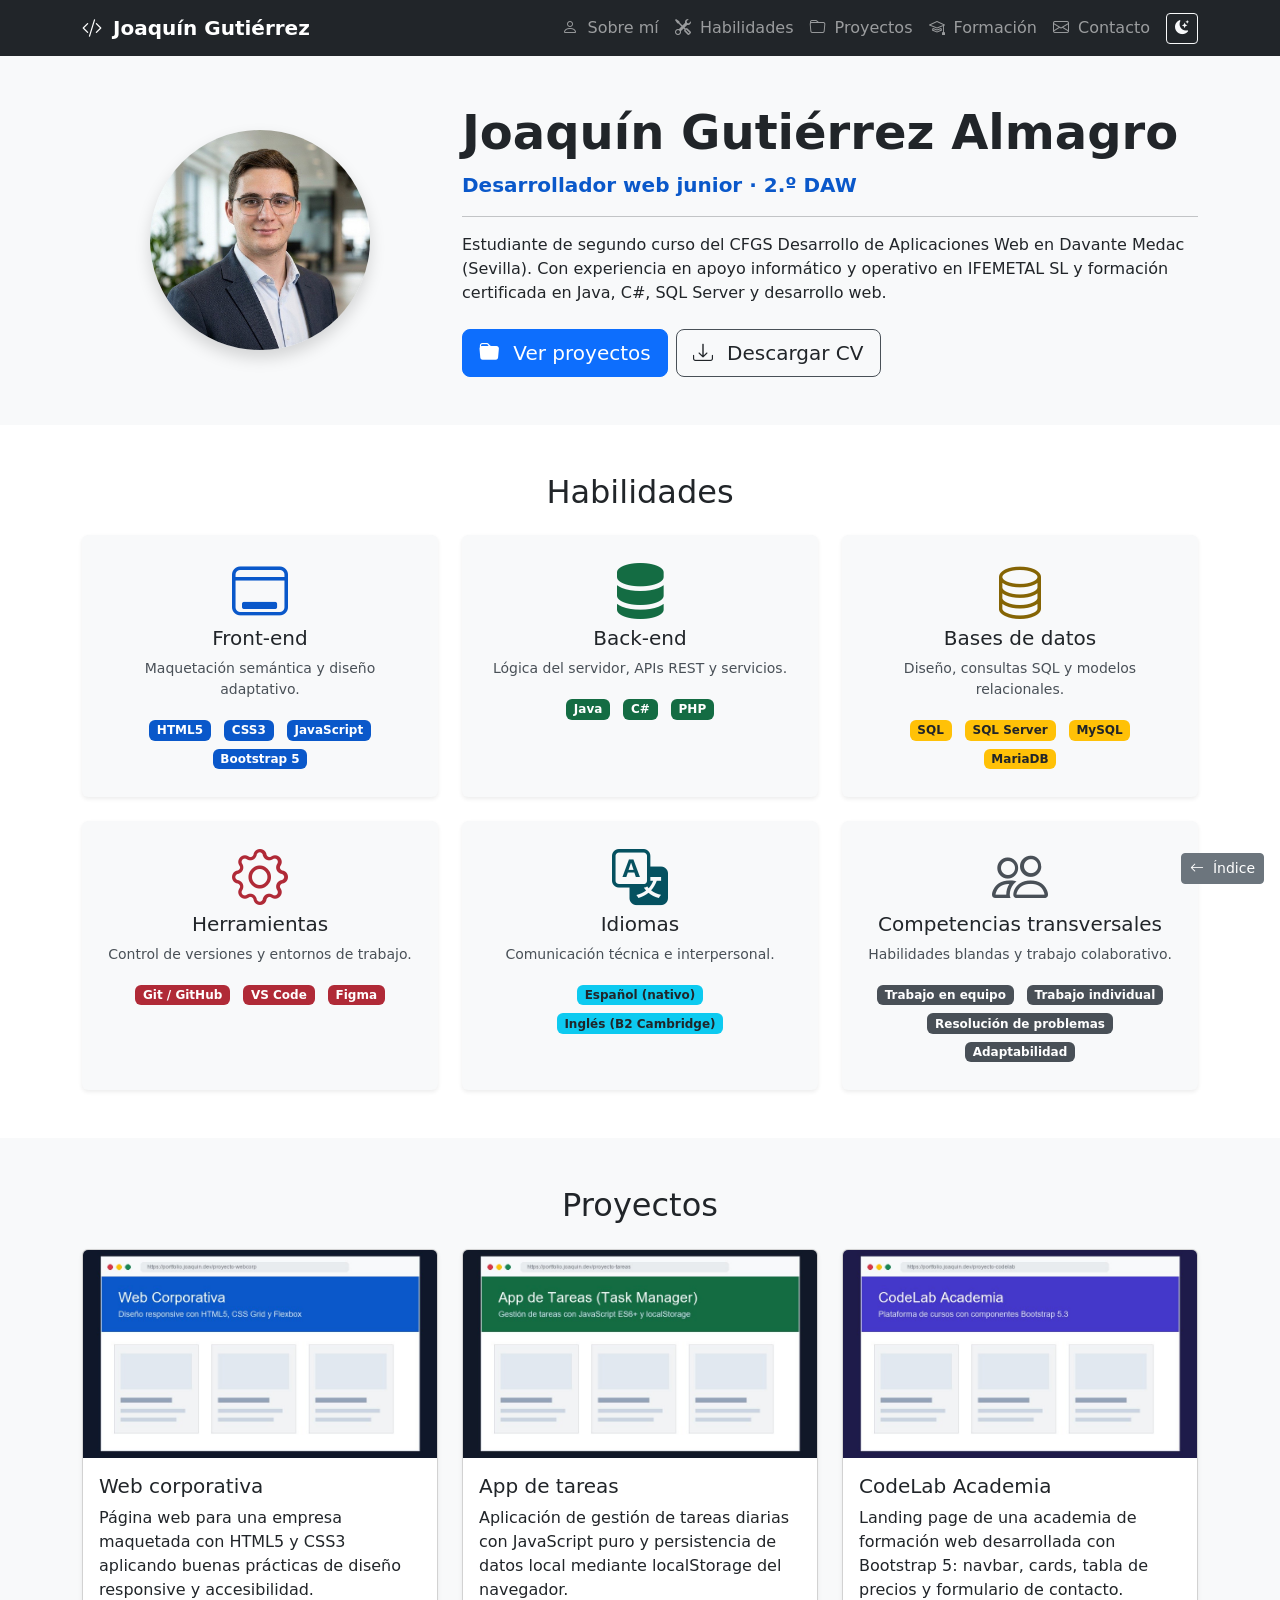
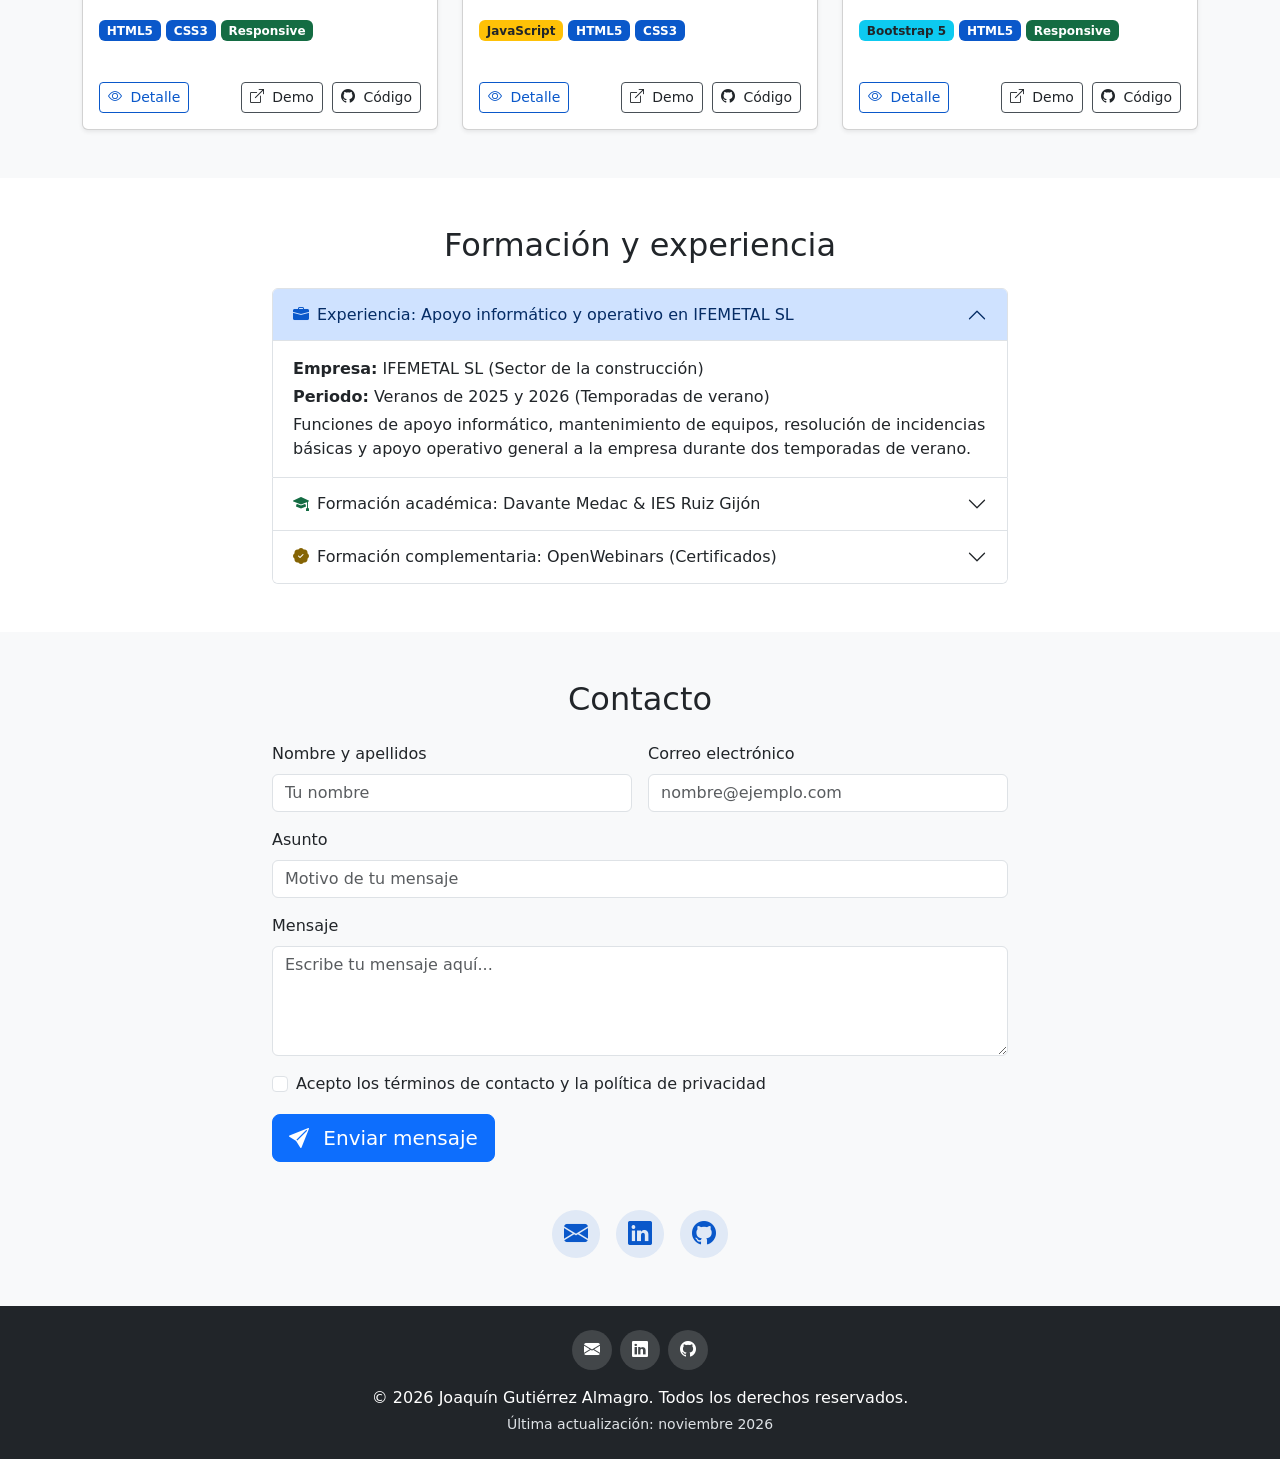
==== commit 4c6de371: "Garantizar contraste WCAG AA en badges e interactivos para modo claro y oscuro" ====
--- a/bootstrap-intro/ej09-portfolio/index.html
+++ b/bootstrap-intro/ej09-portfolio/index.html
@@ -84,7 +84,7 @@
               <a href="#proyectos" class="btn btn-primary btn-lg" aria-label="Ver proyectos destacados de Joaquín Gutiérrez">
                 <i class="bi bi-folder-fill me-2" aria-hidden="true"></i> Ver proyectos
               </a>
-              <a href="docs/cv.pdf" download="CV_Joaquin_Gutierrez_Almagro.pdf" class="btn btn-outline-dark btn-lg" aria-label="Descargar currículum vitae de Joaquín Gutiérrez Almagro en PDF">
+              <a href="docs/cv.pdf" download="CV_Joaquin_Gutierrez_Almagro.pdf" class="btn btn-outline-theme btn-lg" aria-label="Descargar currículum vitae de Joaquín Gutiérrez Almagro en PDF">
                 <i class="bi bi-download me-2" aria-hidden="true"></i> Descargar CV
               </a>
             </div>
@@ -227,10 +227,10 @@
                   <i class="bi bi-eye me-1" aria-hidden="true"></i> Detalle
                 </button>
                 <div>
-                  <a href="#" class="btn btn-sm btn-outline-dark me-1" aria-label="Ver demostración del proyecto Web Corporativa">
+                  <a href="#" class="btn btn-sm btn-outline-theme me-1" aria-label="Ver demostración del proyecto Web Corporativa">
                     <i class="bi bi-box-arrow-up-right me-1" aria-hidden="true"></i> Demo
                   </a>
-                  <a href="https://github.com/joaquingual2007-dot/joaquingual2007-dot-ejercicios-bootstrap-1" class="btn btn-sm btn-outline-dark" target="_blank" rel="noopener noreferrer" aria-label="Ver código del proyecto Web Corporativa en GitHub (se abre en nueva ventana)">
+                  <a href="https://github.com/joaquingual2007-dot/joaquingual2007-dot-ejercicios-bootstrap-1" class="btn btn-sm btn-outline-theme" target="_blank" rel="noopener noreferrer" aria-label="Ver código del proyecto Web Corporativa en GitHub (se abre en nueva ventana)">
                     <i class="bi bi-github me-1" aria-hidden="true"></i> Código
                   </a>
                 </div>
@@ -256,10 +256,10 @@
                   <i class="bi bi-eye me-1" aria-hidden="true"></i> Detalle
                 </button>
                 <div>
-                  <a href="#" class="btn btn-sm btn-outline-dark me-1" aria-label="Ver demostración del proyecto App de Tareas">
+                  <a href="#" class="btn btn-sm btn-outline-theme me-1" aria-label="Ver demostración del proyecto App de Tareas">
                     <i class="bi bi-box-arrow-up-right me-1" aria-hidden="true"></i> Demo
                   </a>
-                  <a href="https://github.com/joaquingual2007-dot/joaquingual2007-dot-ejercicios-bootstrap-1" class="btn btn-sm btn-outline-dark" target="_blank" rel="noopener noreferrer" aria-label="Ver código del proyecto App de Tareas en GitHub (se abre en nueva ventana)">
+                  <a href="https://github.com/joaquingual2007-dot/joaquingual2007-dot-ejercicios-bootstrap-1" class="btn btn-sm btn-outline-theme" target="_blank" rel="noopener noreferrer" aria-label="Ver código del proyecto App de Tareas en GitHub (se abre en nueva ventana)">
                     <i class="bi bi-github me-1" aria-hidden="true"></i> Código
                   </a>
                 </div>
@@ -285,10 +285,10 @@
                   <i class="bi bi-eye me-1" aria-hidden="true"></i> Detalle
                 </button>
                 <div>
-                  <a href="#" class="btn btn-sm btn-outline-dark me-1" aria-label="Ver demostración del proyecto CodeLab Academia">
+                  <a href="#" class="btn btn-sm btn-outline-theme me-1" aria-label="Ver demostración del proyecto CodeLab Academia">
                     <i class="bi bi-box-arrow-up-right me-1" aria-hidden="true"></i> Demo
                   </a>
-                  <a href="https://github.com/joaquingual2007-dot/joaquingual2007-dot-ejercicios-bootstrap-1" class="btn btn-sm btn-outline-dark" target="_blank" rel="noopener noreferrer" aria-label="Ver código del proyecto CodeLab Academia en GitHub (se abre en nueva ventana)">
+                  <a href="https://github.com/joaquingual2007-dot/joaquingual2007-dot-ejercicios-bootstrap-1" class="btn btn-sm btn-outline-theme" target="_blank" rel="noopener noreferrer" aria-label="Ver código del proyecto CodeLab Academia en GitHub (se abre en nueva ventana)">
                     <i class="bi bi-github me-1" aria-hidden="true"></i> Código
                   </a>
                 </div>
@@ -326,7 +326,7 @@
             <a href="https://github.com/joaquingual2007-dot/joaquingual2007-dot-ejercicios-bootstrap-1" class="btn btn-primary" target="_blank" rel="noopener noreferrer" aria-label="Ver repositorio del proyecto Web Corporativa en GitHub (se abre en nueva ventana)">
               <i class="bi bi-github me-1" aria-hidden="true"></i> Ver repositorio
             </a>
-            <button type="button" class="btn btn-dark" data-bs-dismiss="modal">Cerrar</button>
+            <button type="button" class="btn btn-outline-theme" data-bs-dismiss="modal">Cerrar</button>
           </div>
         </div>
       </div>
@@ -356,7 +356,7 @@
             <a href="https://github.com/joaquingual2007-dot/joaquingual2007-dot-ejercicios-bootstrap-1" class="btn btn-primary" target="_blank" rel="noopener noreferrer" aria-label="Ver repositorio de App de Tareas en GitHub (se abre en nueva ventana)">
               <i class="bi bi-github me-1" aria-hidden="true"></i> Ver repositorio
             </a>
-            <button type="button" class="btn btn-dark" data-bs-dismiss="modal">Cerrar</button>
+            <button type="button" class="btn btn-outline-theme" data-bs-dismiss="modal">Cerrar</button>
           </div>
         </div>
       </div>
@@ -387,7 +387,7 @@
             <a href="https://github.com/joaquingual2007-dot/joaquingual2007-dot-ejercicios-bootstrap-1" class="btn btn-primary" target="_blank" rel="noopener noreferrer" aria-label="Ver repositorio de CodeLab Academia en GitHub (se abre en nueva ventana)">
               <i class="bi bi-github me-1" aria-hidden="true"></i> Ver repositorio
             </a>
-            <button type="button" class="btn btn-dark" data-bs-dismiss="modal">Cerrar</button>
+            <button type="button" class="btn btn-outline-theme" data-bs-dismiss="modal">Cerrar</button>
           </div>
         </div>
       </div>
--- a/bootstrap-intro/ej09-portfolio/css/estilos.css
+++ b/bootstrap-intro/ej09-portfolio/css/estilos.css
@@ -18,12 +18,12 @@
 }
 
 [data-bs-theme="dark"] {
-  /* Color primario en modo oscuro con contraste accesible (> 8:1 sobre gris oscuro) */
-  --bs-primary: #6ea8fe;
-  --bs-primary-rgb: 110, 168, 254;
-  --bs-link-color: #6ea8fe;
-  --bs-link-hover-color: #9ec5fe;
-  --bs-focus-ring-color: rgba(110, 168, 254, 0.35);
+  /* Color primario en modo oscuro con contraste accesible (> 7.5:1 sobre fondo oscuro) */
+  --bs-primary: #9ec5fe;
+  --bs-primary-rgb: 158, 197, 254;
+  --bs-link-color: #9ec5fe;
+  --bs-link-hover-color: #cfe2ff;
+  --bs-focus-ring-color: rgba(158, 197, 254, 0.35);
   --portfolio-accent: #75b798;
 }
 
@@ -110,8 +110,56 @@
 }
 
 /* ============================================================
-   5. BOTONES SOCIALES Y FOOTER
-   ============================================================ */
+   5. BOTONES SOCIALES, BOTONES ADAPTABLES Y FOOTER
+   ============================================================ */
+/* Botón outline adaptable con contraste superior a 12:1 en modo claro y modo oscuro */
+.btn-outline-theme {
+  color: #212529;
+  border-color: #495057;
+  background-color: transparent;
+  transition: all 0.2s ease-in-out;
+}
+
+.btn-outline-theme:hover {
+  color: #ffffff;
+  background-color: #212529;
+  border-color: #212529;
+}
+
+[data-bs-theme="dark"] .btn-outline-theme {
+  color: #f8f9fa;
+  border-color: #dee2e6;
+}
+
+[data-bs-theme="dark"] .btn-outline-theme:hover {
+  color: #212529;
+  background-color: #f8f9fa;
+  border-color: #f8f9fa;
+}
+
+/* Botón outline-primary con alto contraste verificado en ambos modos */
+.btn-outline-primary {
+  color: #0a58ca;
+  border-color: #0a58ca;
+}
+
+.btn-outline-primary:hover {
+  color: #ffffff;
+  background-color: #0a58ca;
+  border-color: #0a58ca;
+}
+
+[data-bs-theme="dark"] .btn-outline-primary {
+  color: #9ec5fe;
+  border-color: #9ec5fe;
+}
+
+[data-bs-theme="dark"] .btn-outline-primary:hover {
+  color: #000000;
+  background-color: #9ec5fe;
+  border-color: #9ec5fe;
+}
+
 /* Enlaces sociales en la sección de contacto */
 .social-link {
   display: inline-flex;
@@ -126,6 +174,11 @@
   transition: background-color 0.2s ease, color 0.2s ease;
 }
 
+[data-bs-theme="dark"] .social-link {
+  color: #9ec5fe;
+  background-color: rgba(158, 197, 254, 0.15);
+}
+
 .social-link:hover {
   background-color: var(--bs-primary);
   color: #ffffff;
@@ -152,58 +205,88 @@
 
 /* ============================================================
    6. CORRECCIONES DE CONTRASTE ACCESIBLE (WCAG 2.1 AA / AAA)
-   Garantiza 0 contrast errors en la herramienta WAVE
-   ============================================================ */
-
-/* Textos secundarios con ratio > 7.5:1 sobre fondo claro */
+   Garantiza 0 Contrast Errors en WAVE tanto en modo claro como oscuro
+   ============================================================ */
+
+/* Textos secundarios con ratio > 7.5:1 en modo claro y > 10:1 en modo oscuro */
 .text-body-secondary,
 .text-secondary {
   color: #495057 !important; /* Justificado: corrección de contraste para cumplir WCAG AA sobre fondos claros */
 }
 
-/* Iconos y textos semánticos con contraste accesible > 5:1 sobre fondo claro */
+[data-bs-theme="dark"] .text-body-secondary,
+[data-bs-theme="dark"] .text-secondary {
+  color: #dee2e6 !important; /* Justificado: corrección de contraste en modo oscuro */
+}
+
+/* Iconos y textos semánticos con contraste accesible > 5.5:1 sobre fondo claro */
 .text-success {
   color: #146c43 !important; /* Justificado: contraste 6.45:1 sobre blanco */
 }
 
+[data-bs-theme="dark"] .text-success {
+  color: #75b798 !important; /* Justificado: contraste 6.8:1 sobre fondo oscuro */
+}
+
 .text-danger {
   color: #b02a37 !important; /* Justificado: contraste 6.50:1 sobre blanco */
 }
 
+[data-bs-theme="dark"] .text-danger {
+  color: #ea868f !important; /* Justificado: contraste 6.1:1 sobre fondo oscuro */
+}
+
 .text-warning {
   color: #856404 !important; /* Justificado: contraste 5.49:1 sobre blanco */
 }
 
+[data-bs-theme="dark"] .text-warning {
+  color: #ffda6a !important; /* Justificado: contraste 8.3:1 sobre fondo oscuro */
+}
+
 .text-info {
   color: #055160 !important; /* Justificado: contraste 8.93:1 sobre blanco */
 }
 
-/* Insignias con contraste de color garantizado */
-.badge.text-bg-success {
-  background-color: #146c43 !important; /* Justificado: contraste 6.45:1 con texto blanco */
-  color: #ffffff !important;
-}
-
-.badge.text-bg-danger {
-  background-color: #b02a37 !important; /* Justificado: contraste 6.50:1 con texto blanco */
-  color: #ffffff !important;
-}
-
-.badge.text-bg-secondary {
-  background-color: #495057 !important; /* Justificado: contraste 8.18:1 con texto blanco */
-  color: #ffffff !important;
-}
-
-/* Botones outline-secondary accesibles */
-.btn-outline-secondary {
-  color: #212529 !important; /* Justificado: contraste 15.2:1 sobre fondo claro */
-  border-color: #495057 !important;
-}
-
-.btn-outline-secondary:hover {
-  background-color: #212529 !important;
-  border-color: #212529 !important;
-  color: #ffffff !important;
+[data-bs-theme="dark"] .text-info {
+  color: #6edff6 !important; /* Justificado: contraste 8.5:1 sobre fondo oscuro */
+}
+
+/* Insignias con contraste de color garantizado en ambos modos */
+.badge.text-bg-primary,
+[data-bs-theme="dark"] .badge.text-bg-primary {
+  background-color: #0a58ca !important; /* Justificado: contraste 6.44:1 con texto blanco en ambos temas */
+  color: #ffffff !important;
+}
+
+.badge.text-bg-success,
+[data-bs-theme="dark"] .badge.text-bg-success {
+  background-color: #146c43 !important; /* Justificado: contraste 6.45:1 con texto blanco en ambos temas */
+  color: #ffffff !important;
+}
+
+.badge.text-bg-danger,
+[data-bs-theme="dark"] .badge.text-bg-danger {
+  background-color: #b02a37 !important; /* Justificado: contraste 6.50:1 con texto blanco en ambos temas */
+  color: #ffffff !important;
+}
+
+.badge.text-bg-secondary,
+[data-bs-theme="dark"] .badge.text-bg-secondary {
+  background-color: #495057 !important; /* Justificado: contraste 8.18:1 con texto blanco en ambos temas */
+  color: #ffffff !important;
+}
+
+.badge.text-bg-warning,
+[data-bs-theme="dark"] .badge.text-bg-warning {
+  background-color: #ffc107 !important; /* Justificado: contraste 9.46:1 con texto oscuro */
+  color: #212529 !important;
+}
+
+.badge.text-bg-info,
+[data-bs-theme="dark"] .badge.text-bg-info {
+  background-color: #0dcaf0 !important; /* Justificado: contraste 7.88:1 con texto oscuro */
+  color: #212529 !important;
 }
 
 /* Texto de fecha del footer con contraste alto sobre fondo oscuro */
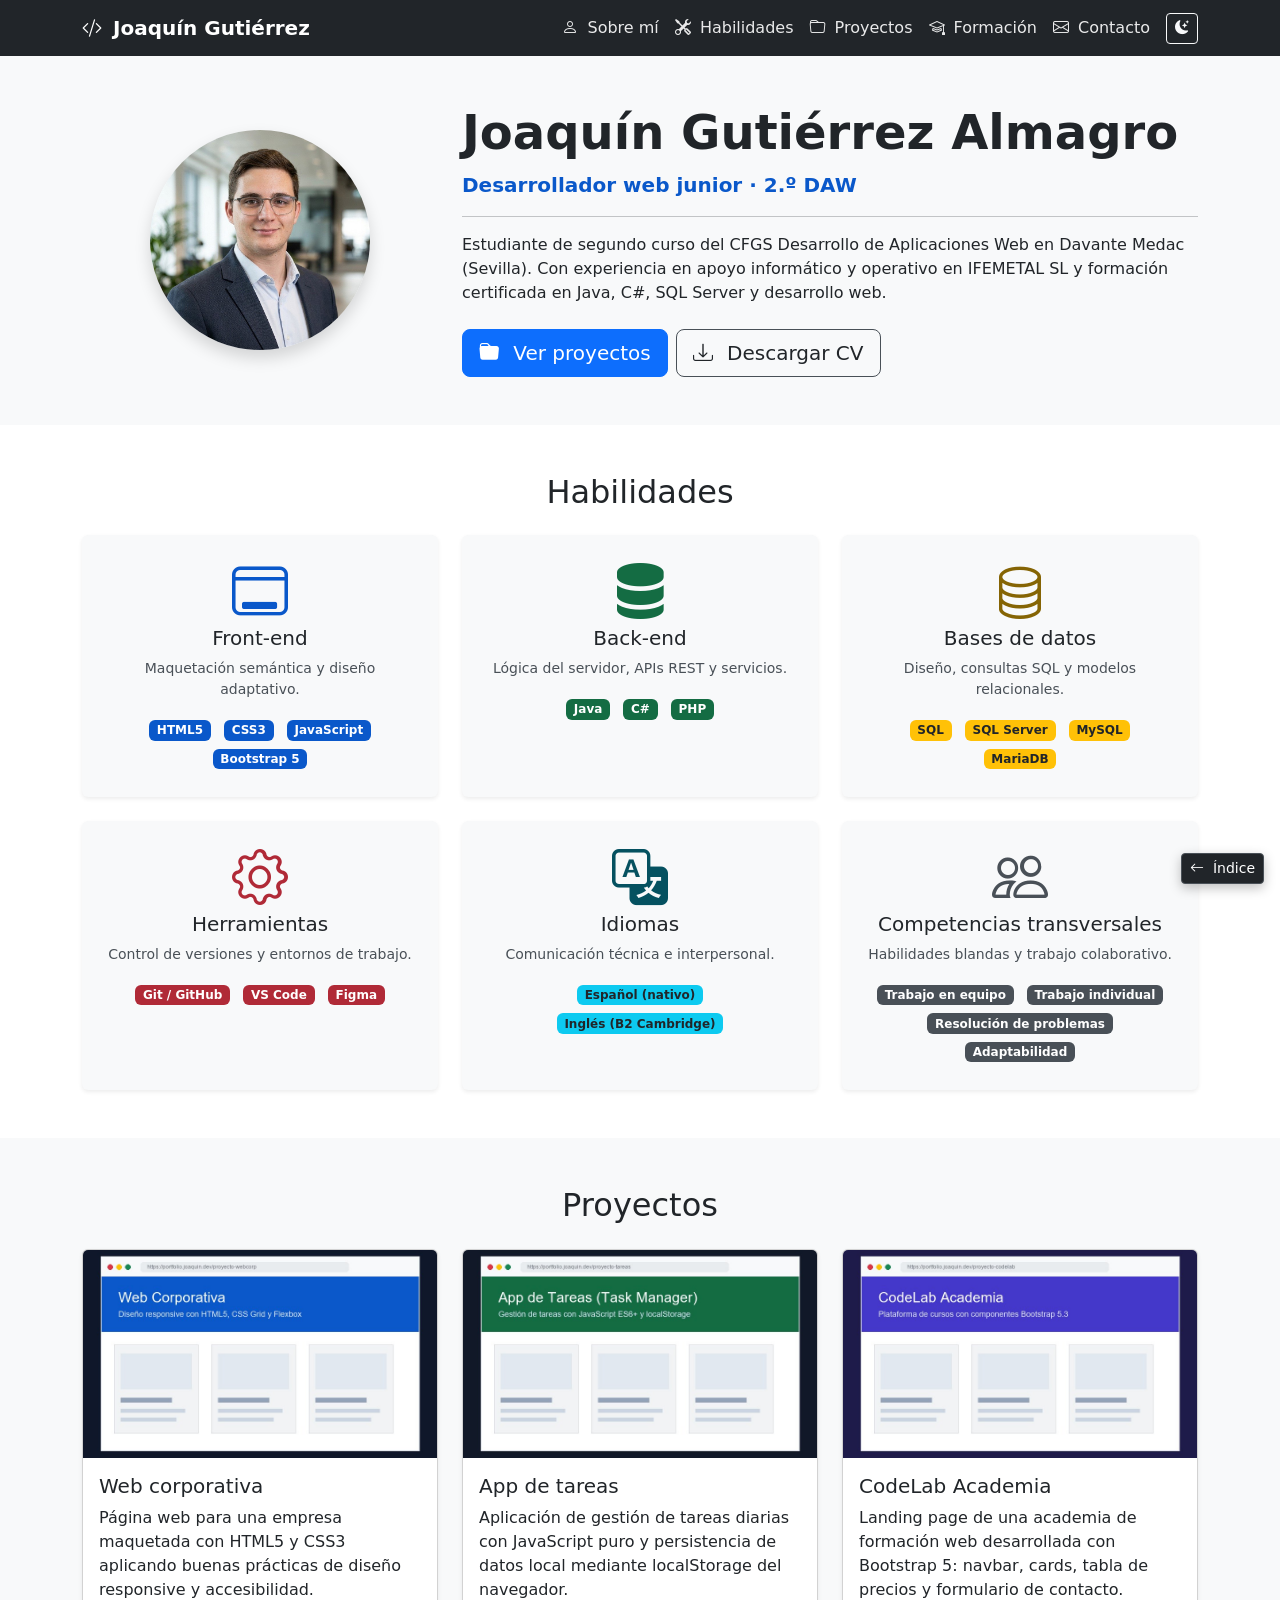
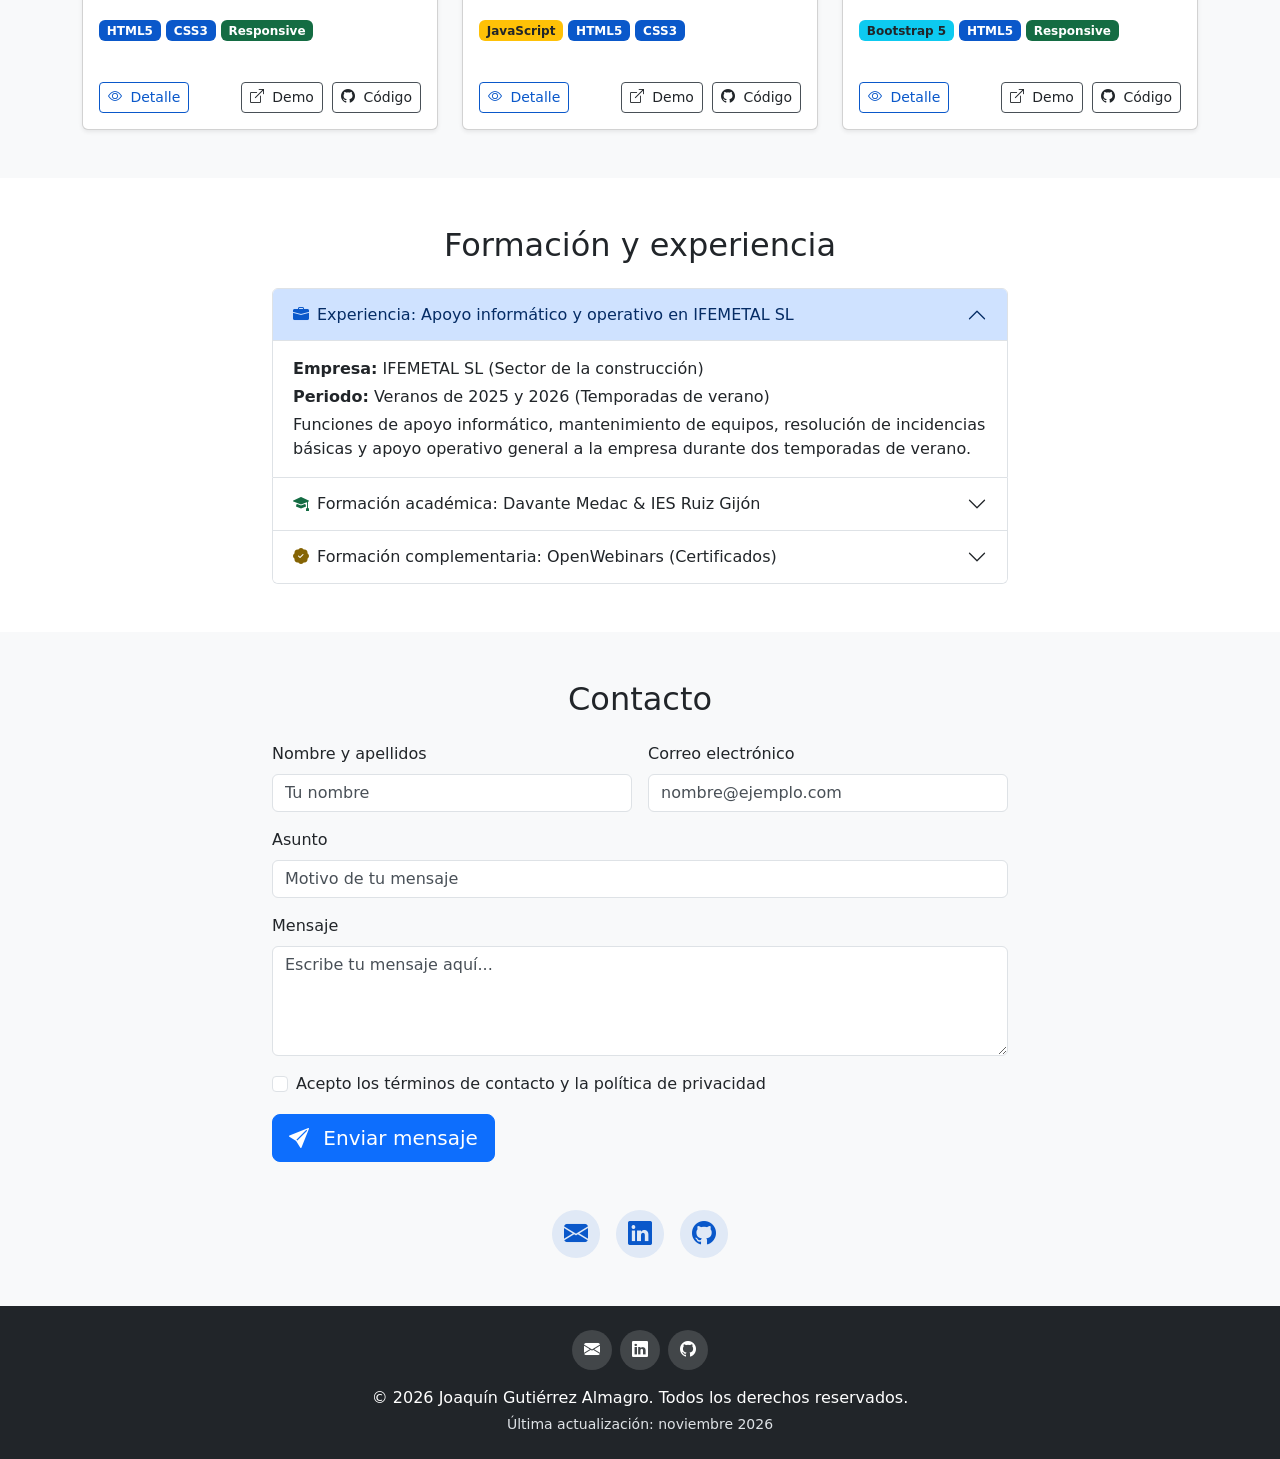
==== commit 16c48793: "Eliminar ultimo error de contraste en boton flotante y elementos ocultos" ====
--- a/bootstrap-intro/ej09-portfolio/index.html
+++ b/bootstrap-intro/ej09-portfolio/index.html
@@ -571,7 +571,7 @@
   </footer>
 
   <!-- Botón para volver al índice del proyecto de clase -->
-  <a href="../index.html" class="btn btn-sm btn-secondary position-fixed bottom-0 end-0 m-3 z-3" aria-label="Volver al índice general del curso">
+  <a href="../index.html" class="btn btn-sm btn-floating-index" aria-label="Volver al índice general del curso">
     <i class="bi bi-arrow-left me-1" aria-hidden="true"></i> Índice
   </a>
 
--- a/bootstrap-intro/ej09-portfolio/css/estilos.css
+++ b/bootstrap-intro/ej09-portfolio/css/estilos.css
@@ -37,8 +37,8 @@
   left: 1rem;
   z-index: 1080;
   padding: 0.625rem 1.25rem;
-  background-color: var(--bs-primary);
-  color: #ffffff;
+  background-color: #0a58ca !important; /* Justificado: contraste 6.44:1 garantizado en modo claro y oscuro */
+  color: #ffffff !important;
   border-radius: 0.375rem;
   text-decoration: none;
   font-weight: 600;
@@ -114,50 +114,85 @@
    ============================================================ */
 /* Botón outline adaptable con contraste superior a 12:1 en modo claro y modo oscuro */
 .btn-outline-theme {
-  color: #212529;
-  border-color: #495057;
+  color: #212529 !important;
+  border-color: #495057 !important;
   background-color: transparent;
   transition: all 0.2s ease-in-out;
 }
 
 .btn-outline-theme:hover {
-  color: #ffffff;
-  background-color: #212529;
-  border-color: #212529;
+  color: #ffffff !important;
+  background-color: #212529 !important;
+  border-color: #212529 !important;
 }
 
 [data-bs-theme="dark"] .btn-outline-theme {
-  color: #f8f9fa;
-  border-color: #dee2e6;
+  color: #f8f9fa !important;
+  border-color: #dee2e6 !important;
 }
 
 [data-bs-theme="dark"] .btn-outline-theme:hover {
-  color: #212529;
-  background-color: #f8f9fa;
-  border-color: #f8f9fa;
-}
-
-/* Botón outline-primary con alto contraste verificado en ambos modos */
+  color: #212529 !important;
+  background-color: #f8f9fa !important;
+  border-color: #f8f9fa !important;
+}
+
+/* Botón outline-primary con alto contraste verificado en ambos temas */
 .btn-outline-primary {
-  color: #0a58ca;
-  border-color: #0a58ca;
+  color: #0a58ca !important;
+  border-color: #0a58ca !important;
 }
 
 .btn-outline-primary:hover {
-  color: #ffffff;
-  background-color: #0a58ca;
-  border-color: #0a58ca;
+  color: #ffffff !important;
+  background-color: #0a58ca !important;
+  border-color: #0a58ca !important;
 }
 
 [data-bs-theme="dark"] .btn-outline-primary {
-  color: #9ec5fe;
-  border-color: #9ec5fe;
+  color: #9ec5fe !important;
+  border-color: #9ec5fe !important;
 }
 
 [data-bs-theme="dark"] .btn-outline-primary:hover {
-  color: #000000;
-  background-color: #9ec5fe;
-  border-color: #9ec5fe;
+  color: #000000 !important;
+  background-color: #9ec5fe !important;
+  border-color: #9ec5fe !important;
+}
+
+/* Botón flotante para volver al índice con contraste accesible */
+.btn-floating-index {
+  position: fixed;
+  bottom: 1rem;
+  right: 1rem;
+  z-index: 1030;
+  background-color: #212529 !important;
+  color: #ffffff !important;
+  border: 1px solid #495057 !important;
+  box-shadow: 0 0.25rem 0.75rem rgba(0, 0, 0, 0.25);
+  transition: all 0.2s ease-in-out;
+}
+
+.btn-floating-index:hover {
+  background-color: #0a58ca !important;
+  border-color: #0a58ca !important;
+  color: #ffffff !important;
+}
+
+[data-bs-theme="dark"] .btn-floating-index {
+  background-color: #343a40 !important;
+  color: #f8f9fa !important;
+  border-color: #6c757d !important;
+}
+
+/* Enlaces de navegación de la navbar con contraste alto */
+.navbar-dark .navbar-nav .nav-link {
+  color: rgba(255, 255, 255, 0.9) !important;
+}
+
+.navbar-dark .navbar-nav .nav-link:hover,
+.navbar-dark .navbar-nav .nav-link:focus {
+  color: #ffffff !important;
 }
 
 /* Enlaces sociales en la sección de contacto */
@@ -289,6 +324,36 @@
   color: #212529 !important;
 }
 
+/* Mensajes de validación del formulario con contraste garantizado > 6:1 */
+.valid-feedback {
+  color: #146c43 !important; /* Justificado: contraste 6.45:1 */
+}
+
+.invalid-feedback {
+  color: #b02a37 !important; /* Justificado: contraste 6.50:1 */
+}
+
+[data-bs-theme="dark"] .valid-feedback {
+  color: #75b798 !important; /* Justificado: contraste 6.8:1 */
+}
+
+[data-bs-theme="dark"] .invalid-feedback {
+  color: #ea868f !important; /* Justificado: contraste 6.1:1 */
+}
+
+/* Placeholders de campos de formulario con contraste > 7.5:1 */
+::placeholder,
+.form-control::placeholder {
+  color: #495057 !important; /* Justificado: contraste accesible en placeholders */
+  opacity: 1 !important;
+}
+
+[data-bs-theme="dark"] ::placeholder,
+[data-bs-theme="dark"] .form-control::placeholder {
+  color: #adb5bd !important; /* Justificado: contraste accesible en placeholders en modo oscuro */
+  opacity: 1 !important;
+}
+
 /* Texto de fecha del footer con contraste alto sobre fondo oscuro */
 .footer-updated {
   color: #dee2e6 !important; /* Justificado: contraste 11.85:1 sobre #212529 */
